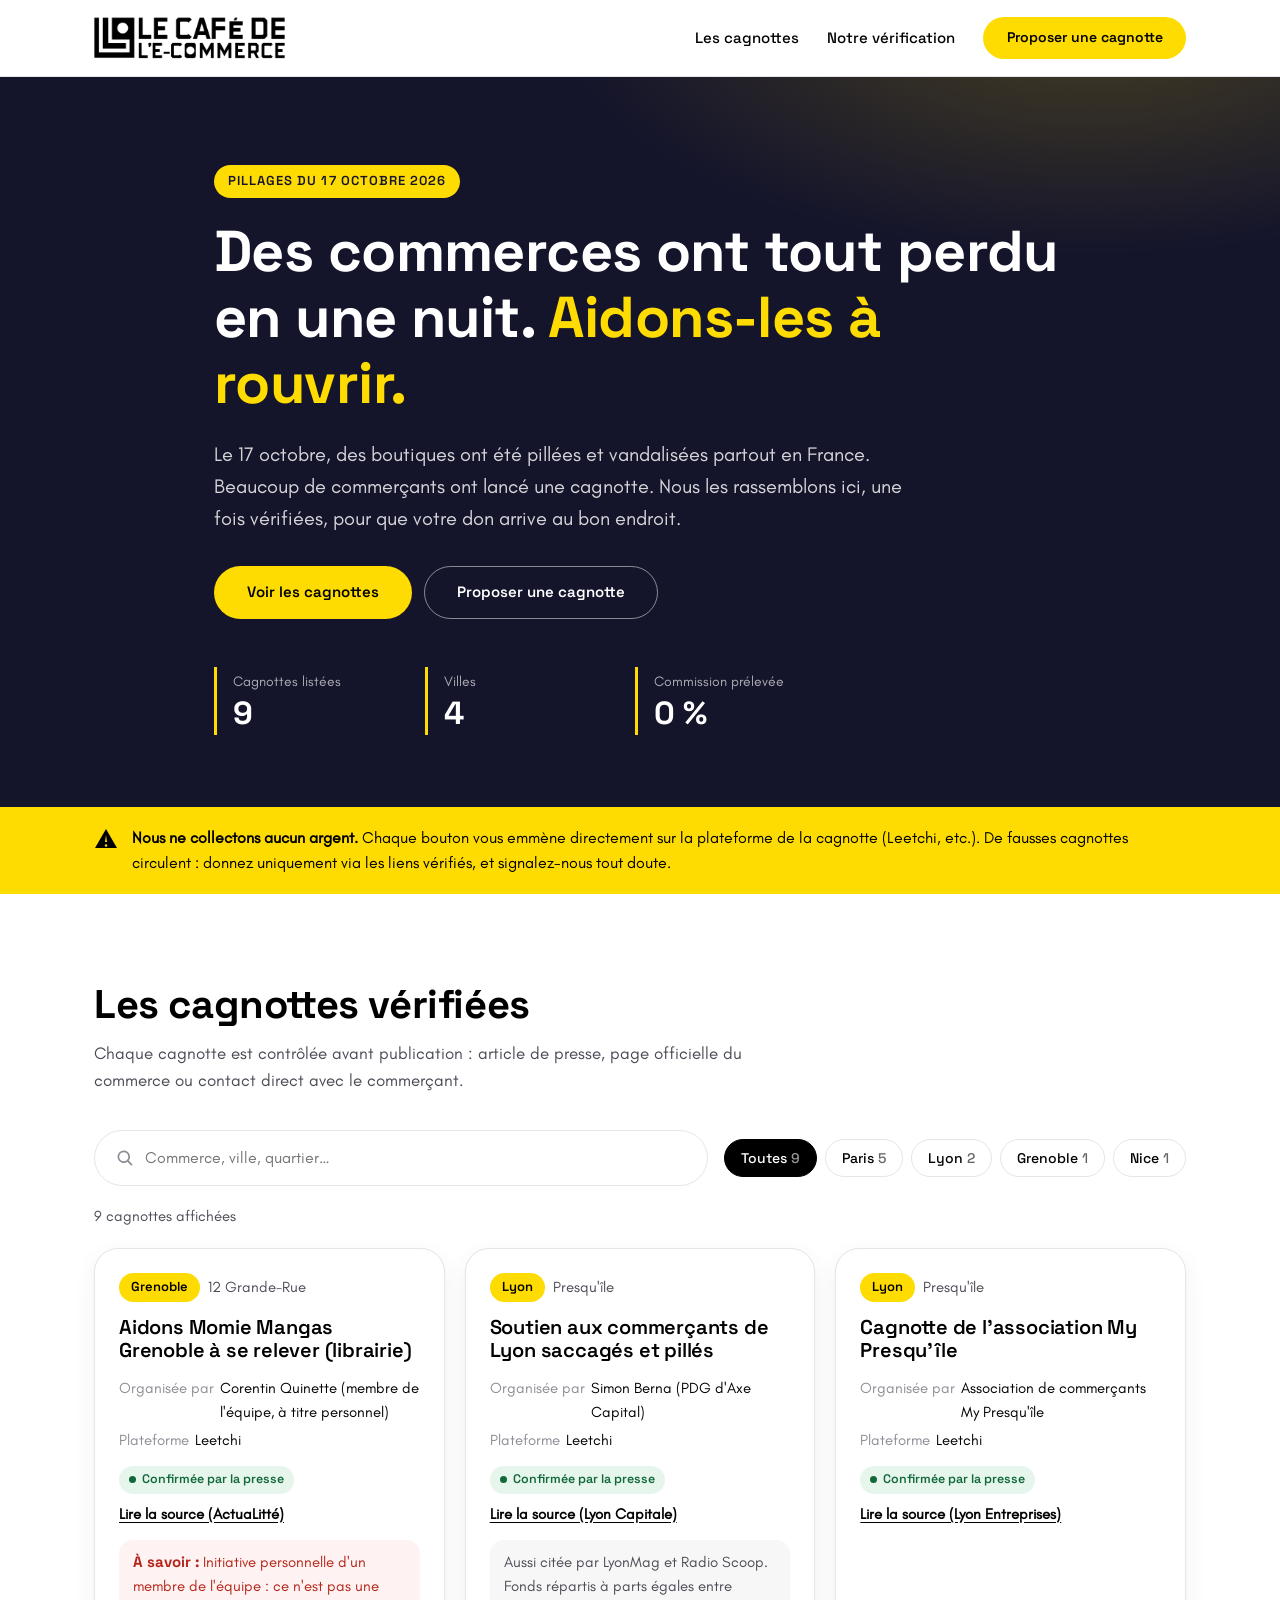
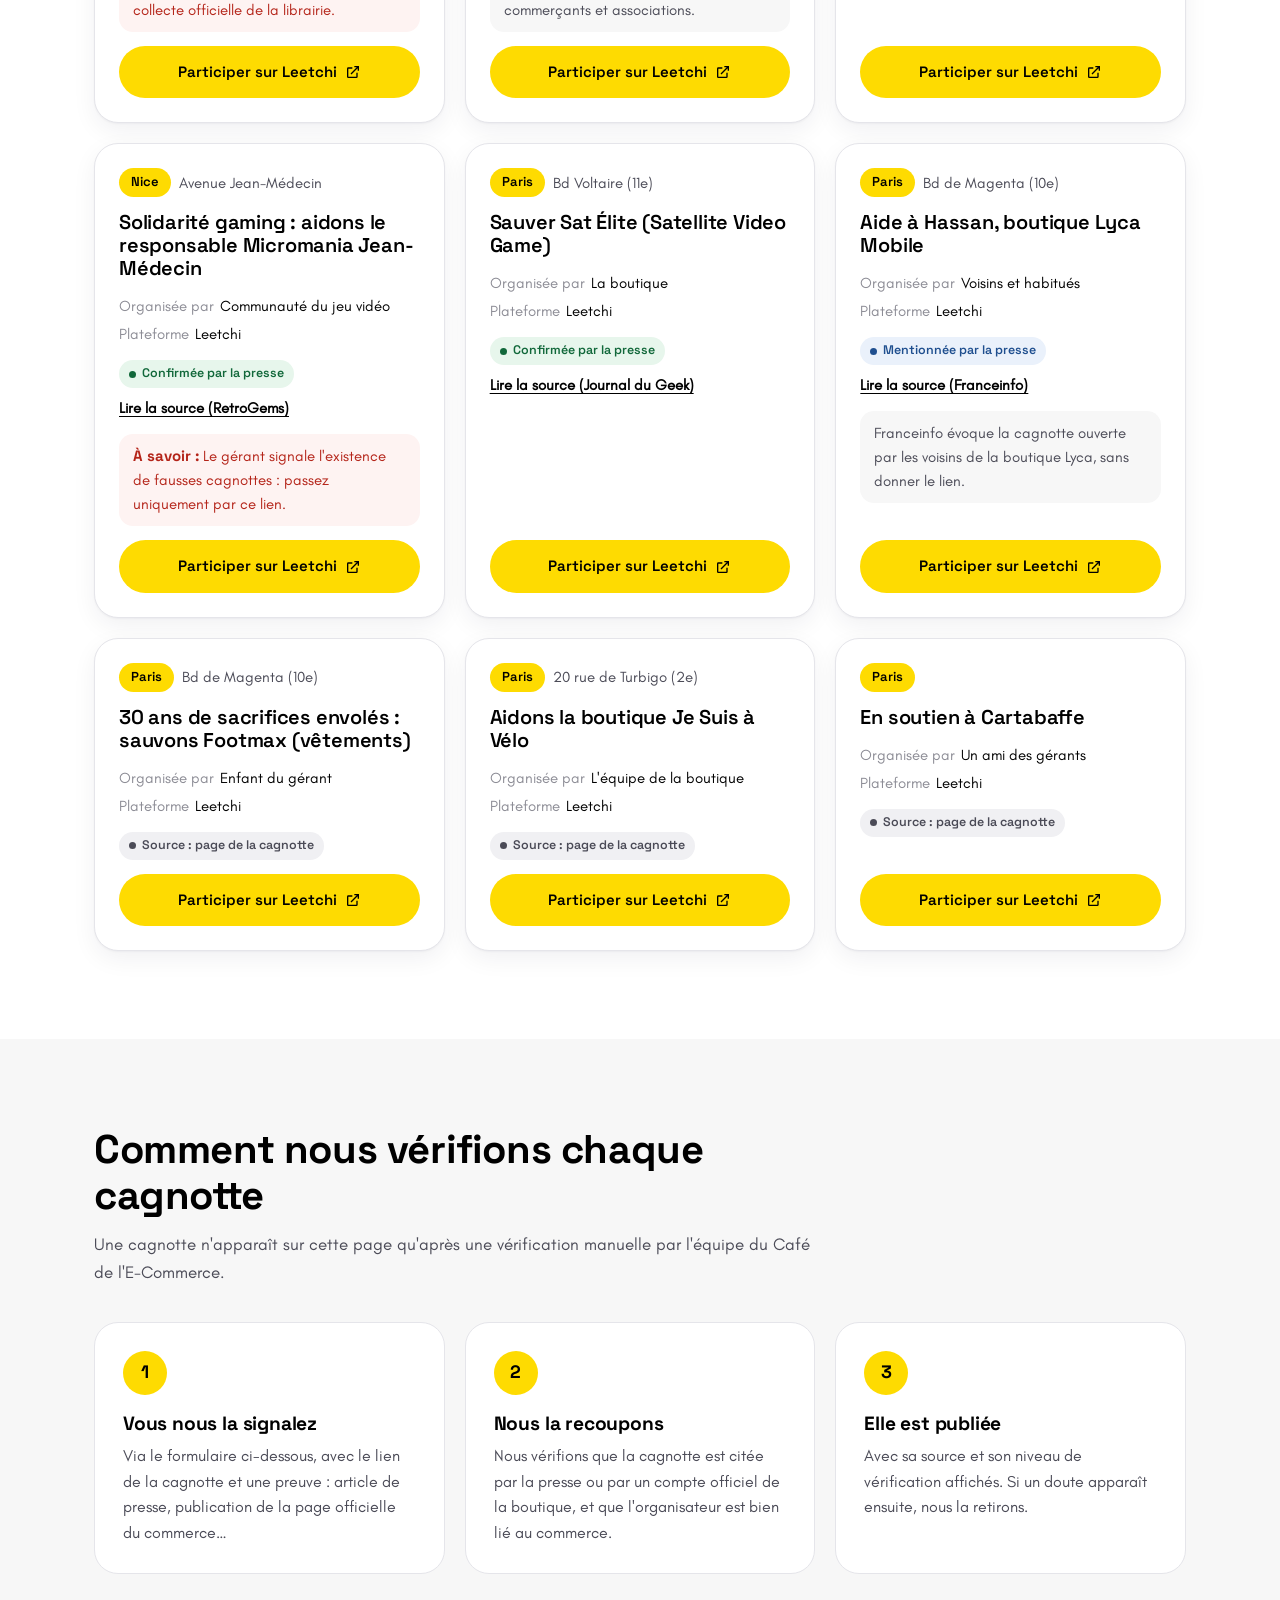
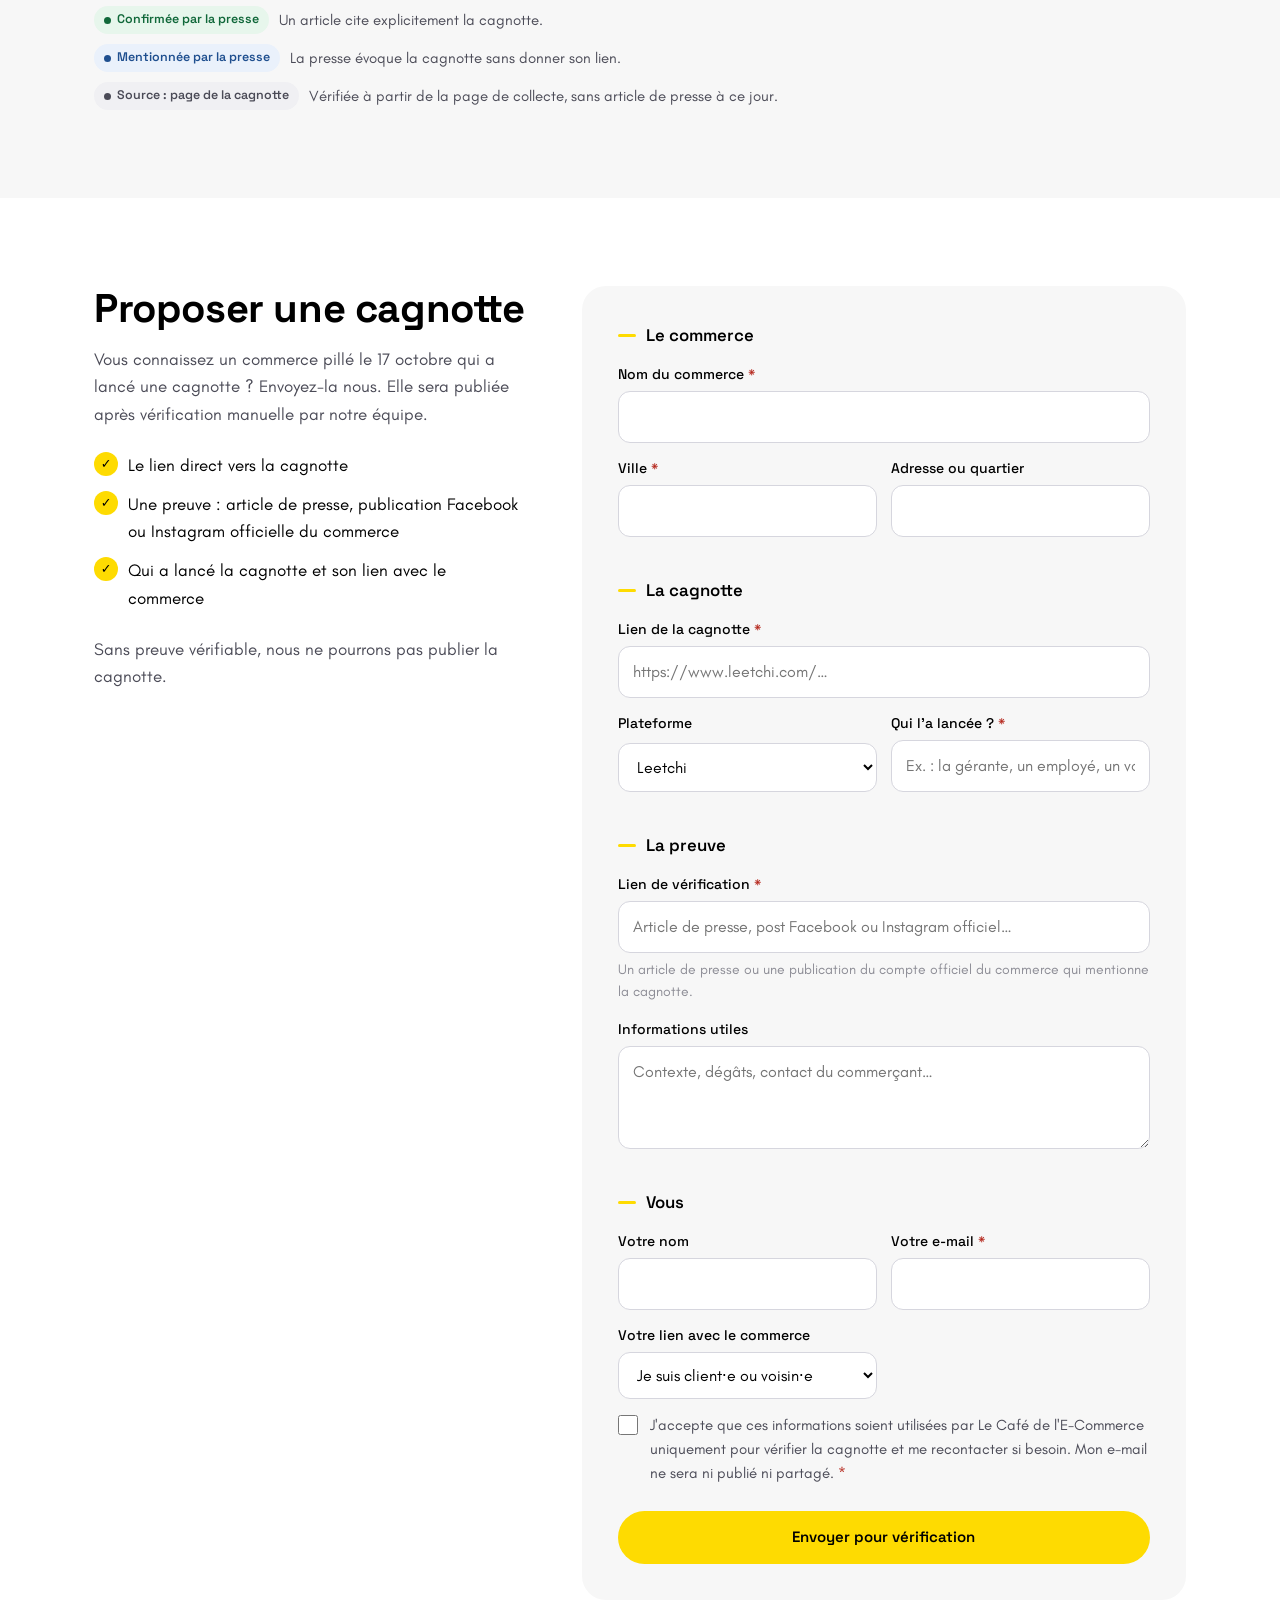
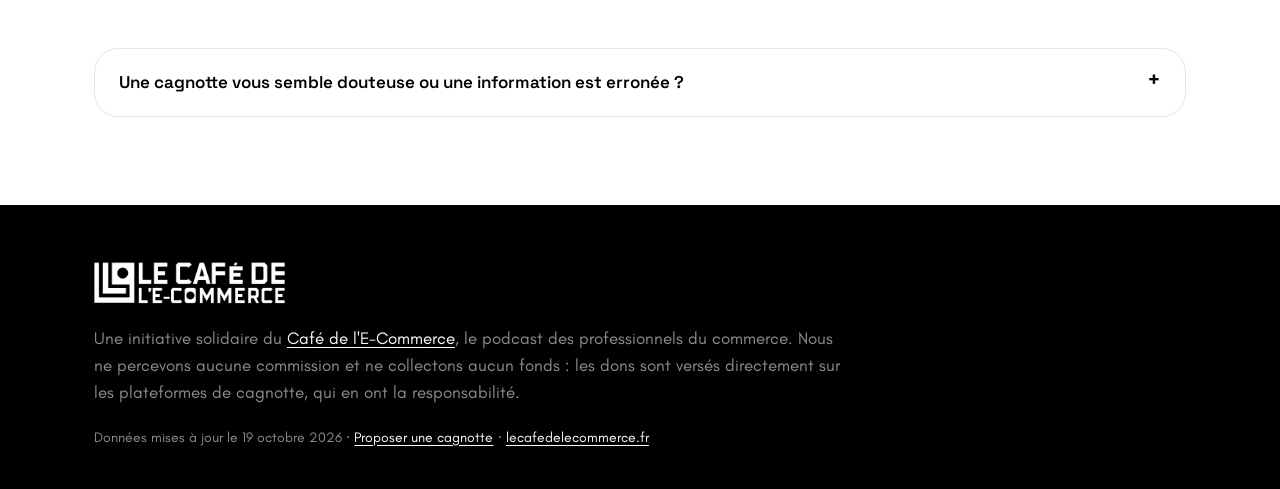
==== index.html @ 57e9e7c6 "Site soutien aux commerçants pillés du 17 octobre Page statique (charte Le Café de l'E-Commerce) lis" ====
<!doctype html>
<html lang="fr">
<head>
  <meta charset="utf-8">
  <meta name="viewport" content="width=device-width, initial-scale=1">
  <title>Soutien aux commerçants pillés du 17 octobre | Le Café de l'E-Commerce</title>
  <meta name="description" content="Les cagnottes vérifiées pour aider les commerces pillés et vandalisés le 17 octobre 2026 en France. Une initiative du Café de l'E-Commerce.">
  <link rel="canonical" href="https://soutien.lecafedelecommerce.fr/">
  <meta name="theme-color" content="#FEDB01">

  <meta property="og:type" content="website">
  <meta property="og:locale" content="fr_FR">
  <meta property="og:site_name" content="Le Café de l'E-Commerce">
  <meta property="og:title" content="Aidons les commerçants pillés le 17 octobre à se relever">
  <meta property="og:description" content="Les cagnottes vérifiées des commerces pillés et vandalisés le 17 octobre 2026. Chaque don va directement au commerce.">
  <meta property="og:url" content="https://soutien.lecafedelecommerce.fr/">
  <meta property="og:image" content="https://soutien.lecafedelecommerce.fr/assets/og-image.png">
  <meta name="twitter:card" content="summary_large_image">

  <link rel="icon" href="/assets/favicon.ico">
  <link rel="preconnect" href="https://fonts.googleapis.com">
  <link rel="preconnect" href="https://fonts.gstatic.com" crossorigin>
  <link href="https://fonts.googleapis.com/css2?family=Space+Grotesk:wght@400;500;600;700&display=swap" rel="stylesheet">
  <link rel="preload" href="/assets/fonts/GlacialIndifference-Regular.otf" as="font" type="font/otf" crossorigin>
  <link rel="stylesheet" href="/styles.css">
</head>
<body>
  <a class="skip-link" href="#cagnottes">Aller aux cagnottes</a>

  <header class="site-header">
    <div class="container header-inner">
      <a href="https://lecafedelecommerce.fr" class="brand" aria-label="Le Café de l'E-Commerce, retour au site principal">
        <img src="/assets/logo-lcde-noir.png" alt="Le Café de l'E-Commerce" width="208" height="48">
      </a>
      <nav class="main-nav" aria-label="Navigation principale">
        <a href="#cagnottes">Les cagnottes</a>
        <a href="#verification">Notre vérification</a>
        <a href="#proposer" class="btn btn-primary btn-sm">Proposer une cagnotte</a>
      </nav>
    </div>
  </header>

  <main>
    <section class="hero">
      <div class="container hero-inner">
        <p class="eyebrow">Pillages du 17 octobre 2026</p>
        <h1>Des commerces ont tout perdu en une nuit. <span class="highlight">Aidons-les à rouvrir.</span></h1>
        <p class="lead">Le 17 octobre, des boutiques ont été pillées et vandalisées partout en France. Beaucoup de commerçants ont lancé une cagnotte. Nous les rassemblons ici, une fois vérifiées, pour que votre don arrive au bon endroit.</p>
        <div class="hero-actions">
          <a href="#cagnottes" class="btn btn-primary">Voir les cagnottes</a>
          <a href="#proposer" class="btn btn-ghost">Proposer une cagnotte</a>
        </div>
        <dl class="stats" aria-live="polite">
          <div><dt>Cagnottes listées</dt><dd id="stat-cagnottes">–</dd></div>
          <div><dt>Villes</dt><dd id="stat-villes">–</dd></div>
          <div><dt>Commission prélevée</dt><dd>0&nbsp;%</dd></div>
        </dl>
      </div>
    </section>

    <aside class="notice" aria-label="Important">
      <div class="container notice-inner">
        <svg class="notice-icon" viewBox="0 0 24 24" aria-hidden="true"><path d="M12 2 1 21h22L12 2Zm0 6 1 7h-2l1-7Zm0 9.2a1.3 1.3 0 1 1 0 2.6 1.3 1.3 0 0 1 0-2.6Z" fill="currentColor"/></svg>
        <p><strong>Nous ne collectons aucun argent.</strong> Chaque bouton vous emmène directement sur la plateforme de la cagnotte (Leetchi, etc.). De fausses cagnottes circulent : donnez uniquement via les liens vérifiés, et signalez-nous tout doute.</p>
      </div>
    </aside>

    <section id="cagnottes" class="section">
      <div class="container">
        <div class="section-head">
          <h2>Les cagnottes vérifiées</h2>
          <p>Chaque cagnotte est contrôlée avant publication : article de presse, page officielle du commerce ou contact direct avec le commerçant.</p>
        </div>

        <div class="toolbar">
          <label class="search">
            <span class="visually-hidden">Rechercher un commerce, une ville, un quartier</span>
            <svg viewBox="0 0 24 24" aria-hidden="true"><path d="M10.5 3a7.5 7.5 0 0 1 5.9 12.1l4.7 4.8-1.4 1.4-4.8-4.7A7.5 7.5 0 1 1 10.5 3Zm0 2a5.5 5.5 0 1 0 0 11 5.5 5.5 0 0 0 0-11Z" fill="currentColor"/></svg>
            <input type="search" id="search" placeholder="Commerce, ville, quartier…" autocomplete="off">
          </label>
          <div class="chips" id="city-filters" role="group" aria-label="Filtrer par ville"></div>
        </div>

        <p class="results-count" id="results-count" aria-live="polite"></p>
        <div class="grid" id="cagnottes-grid">
          <noscript><p class="empty">Activez JavaScript pour afficher la liste des cagnottes.</p></noscript>
        </div>
      </div>
    </section>

    <section id="verification" class="section section-alt">
      <div class="container">
        <div class="section-head">
          <h2>Comment nous vérifions chaque cagnotte</h2>
          <p>Une cagnotte n'apparaît sur cette page qu'après une vérification manuelle par l'équipe du Café de l'E-Commerce.</p>
        </div>
        <ol class="steps">
          <li>
            <span class="step-num">1</span>
            <h3>Vous nous la signalez</h3>
            <p>Via le formulaire ci-dessous, avec le lien de la cagnotte et une preuve : article de presse, publication de la page officielle du commerce…</p>
          </li>
          <li>
            <span class="step-num">2</span>
            <h3>Nous la recoupons</h3>
            <p>Nous vérifions que la cagnotte est citée par la presse ou par un compte officiel de la boutique, et que l'organisateur est bien lié au commerce.</p>
          </li>
          <li>
            <span class="step-num">3</span>
            <h3>Elle est publiée</h3>
            <p>Avec sa source et son niveau de vérification affichés. Si un doute apparaît ensuite, nous la retirons.</p>
          </li>
        </ol>
        <ul class="legend" aria-label="Niveaux de vérification">
          <li><span class="badge badge-presse">Confirmée par la presse</span> Un article cite explicitement la cagnotte.</li>
          <li><span class="badge badge-mention">Mentionnée par la presse</span> La presse évoque la cagnotte sans donner son lien.</li>
          <li><span class="badge badge-plateforme">Source : page de la cagnotte</span> Vérifiée à partir de la page de collecte, sans article de presse à ce jour.</li>
        </ul>
      </div>
    </section>

    <section id="proposer" class="section">
      <div class="container form-layout">
        <div class="form-intro">
          <h2>Proposer une cagnotte</h2>
          <p>Vous connaissez un commerce pillé le 17 octobre qui a lancé une cagnotte ? Envoyez-la nous. Elle sera publiée après vérification manuelle par notre équipe.</p>
          <ul class="checklist">
            <li>Le lien direct vers la cagnotte</li>
            <li>Une preuve : article de presse, publication Facebook ou Instagram officielle du commerce</li>
            <li>Qui a lancé la cagnotte et son lien avec le commerce</li>
          </ul>
          <p class="small">Sans preuve vérifiable, nous ne pourrons pas publier la cagnotte.</p>
        </div>

        <div class="form-card">
          <form name="nouvelle-cagnotte" method="POST" action="/merci.html" data-netlify="true" netlify-honeypot="bot-field" class="form" id="form-cagnotte" novalidate>
            <input type="hidden" name="form-name" value="nouvelle-cagnotte">
            <p class="visually-hidden"><label>Ne pas remplir : <input name="bot-field" tabindex="-1" autocomplete="off"></label></p>

            <fieldset>
              <legend>Le commerce</legend>
              <div class="field">
                <label for="f-commerce">Nom du commerce <span class="req" aria-hidden="true">*</span></label>
                <input id="f-commerce" name="commerce" type="text" required maxlength="160">
              </div>
              <div class="field-row">
                <div class="field">
                  <label for="f-ville">Ville <span class="req" aria-hidden="true">*</span></label>
                  <input id="f-ville" name="ville" type="text" required maxlength="80">
                </div>
                <div class="field">
                  <label for="f-adresse">Adresse ou quartier</label>
                  <input id="f-adresse" name="adresse" type="text" maxlength="160">
                </div>
              </div>
            </fieldset>

            <fieldset>
              <legend>La cagnotte</legend>
              <div class="field">
                <label for="f-lien">Lien de la cagnotte <span class="req" aria-hidden="true">*</span></label>
                <input id="f-lien" name="lien_cagnotte" type="url" required placeholder="https://www.leetchi.com/…" inputmode="url">
              </div>
              <div class="field-row">
                <div class="field">
                  <label for="f-plateforme">Plateforme</label>
                  <select id="f-plateforme" name="plateforme">
                    <option>Leetchi</option>
                    <option>GoFundMe</option>
                    <option>HelloAsso</option>
                    <option>Ulule</option>
                    <option>KissKissBankBank</option>
                    <option>Lydia / Sumeria</option>
                    <option>Autre</option>
                  </select>
                </div>
                <div class="field">
                  <label for="f-organisateur">Qui l'a lancée ? <span class="req" aria-hidden="true">*</span></label>
                  <input id="f-organisateur" name="organisateur" type="text" required maxlength="160" placeholder="Ex. : la gérante, un employé, un voisin…">
                </div>
              </div>
            </fieldset>

            <fieldset>
              <legend>La preuve</legend>
              <div class="field">
                <label for="f-preuve">Lien de vérification <span class="req" aria-hidden="true">*</span></label>
                <input id="f-preuve" name="lien_preuve" type="url" required placeholder="Article de presse, post Facebook ou Instagram officiel…" inputmode="url">
                <p class="hint">Un article de presse ou une publication du compte officiel du commerce qui mentionne la cagnotte.</p>
              </div>
              <div class="field">
                <label for="f-details">Informations utiles</label>
                <textarea id="f-details" name="details" rows="3" maxlength="1500" placeholder="Contexte, dégâts, contact du commerçant…"></textarea>
              </div>
            </fieldset>

            <fieldset>
              <legend>Vous</legend>
              <div class="field-row">
                <div class="field">
                  <label for="f-nom">Votre nom</label>
                  <input id="f-nom" name="nom" type="text" maxlength="120" autocomplete="name">
                </div>
                <div class="field">
                  <label for="f-email">Votre e-mail <span class="req" aria-hidden="true">*</span></label>
                  <input id="f-email" name="email" type="email" required autocomplete="email">
                </div>
              </div>
              <div class="field-row">
                <div class="field">
                  <label for="f-lien-commerce">Votre lien avec le commerce</label>
                  <select id="f-lien-commerce" name="lien_avec_commerce">
                    <option>Je suis le commerçant / la commerçante</option>
                    <option>Je travaille dans ce commerce</option>
                    <option>Je suis un proche</option>
                    <option selected>Je suis client·e ou voisin·e</option>
                    <option>Aucun lien direct</option>
                  </select>
                </div>
              </div>
              <label class="consent">
                <input type="checkbox" name="consentement" value="oui" required>
                <span>J'accepte que ces informations soient utilisées par Le Café de l'E-Commerce uniquement pour vérifier la cagnotte et me recontacter si besoin. Mon e-mail ne sera ni publié ni partagé. <span class="req" aria-hidden="true">*</span></span>
              </label>
            </fieldset>

            <p class="form-error" id="form-error" role="alert" hidden></p>
            <button type="submit" class="btn btn-primary btn-block">Envoyer pour vérification</button>
          </form>

          <div class="form-success" id="form-success" hidden tabindex="-1">
            <div class="success-icon" aria-hidden="true">✓</div>
            <h3>Merci, c'est bien reçu !</h3>
            <p>Notre équipe va vérifier cette cagnotte. Elle sera publiée ici dès que sa source est confirmée.</p>
            <button type="button" class="btn btn-secondary" id="form-reset">Proposer une autre cagnotte</button>
          </div>
        </div>
      </div>

      <div class="container">
        <details class="report">
          <summary>Une cagnotte vous semble douteuse ou une information est erronée ?</summary>
          <form name="signalement" method="POST" action="/merci.html" data-netlify="true" netlify-honeypot="bot-field" class="form form-inline" id="form-signalement" novalidate>
            <input type="hidden" name="form-name" value="signalement">
            <p class="visually-hidden"><label>Ne pas remplir : <input name="bot-field" tabindex="-1" autocomplete="off"></label></p>
            <div class="field">
              <label for="s-cagnotte">Cagnotte concernée <span class="req" aria-hidden="true">*</span></label>
              <input id="s-cagnotte" name="cagnotte" type="text" required maxlength="300" placeholder="Nom du commerce ou lien">
            </div>
            <div class="field">
              <label for="s-motif">Ce qui pose problème <span class="req" aria-hidden="true">*</span></label>
              <textarea id="s-motif" name="motif" rows="3" required maxlength="1500"></textarea>
            </div>
            <div class="field">
              <label for="s-email">Votre e-mail (facultatif)</label>
              <input id="s-email" name="email" type="email" autocomplete="email">
            </div>
            <p class="form-error" role="alert" hidden></p>
            <button type="submit" class="btn btn-secondary">Envoyer le signalement</button>
            <p class="form-success-inline" role="status" hidden>Merci, nous regardons ça rapidement.</p>
          </form>
        </details>
      </div>
    </section>
  </main>

  <footer class="site-footer">
    <div class="container footer-inner">
      <a href="https://lecafedelecommerce.fr" class="footer-logo"><img src="/assets/logo-lcde-blanc.png" alt="Le Café de l'E-Commerce" width="191" height="44" loading="lazy"></a>
      <p>Une initiative solidaire du <a href="https://lecafedelecommerce.fr">Café de l'E-Commerce</a>, le podcast des professionnels du commerce. Nous ne percevons aucune commission et ne collectons aucun fonds : les dons sont versés directement sur les plateformes de cagnotte, qui en ont la responsabilité.</p>
      <p class="footer-meta">Données mises à jour le <span id="maj">19 octobre 2026</span> · <a href="#proposer">Proposer une cagnotte</a> · <a href="https://lecafedelecommerce.fr">lecafedelecommerce.fr</a></p>
    </div>
  </footer>

  <script src="/app.js" defer></script>
</body>
</html>
---- styles.css ----
/* Charte Le Café de l'E-Commerce : jaune #FEDB01, Space Grotesk (titres, boutons), Glacial Indifference (texte) */

@font-face {
  font-family: "Glacial Indifference";
  src: url("/assets/fonts/GlacialIndifference-Regular.otf") format("opentype");
  font-weight: 400;
  font-style: normal;
  font-display: swap;
}

:root {
  --yellow: #fedb01;
  --yellow-hover: #e5c601;
  --yellow-soft: #fff8cc;
  --ink: #000;
  --navy: #14142b;
  --grey: #8c8c95;
  --grey-text: #4b4b57;
  --line: #e5e5ea;
  --bg: #fff;
  --bg-alt: #f7f7f7;
  --alert: #b42318;
  --alert-soft: #fef3f2;
  --radius: 24px;
  --radius-sm: 14px;
  --shadow: 0 1px 2px rgba(20, 20, 43, .04), 0 8px 24px rgba(20, 20, 43, .06);
  --font-title: "Space Grotesk", system-ui, sans-serif;
  --font-body: "Glacial Indifference", system-ui, sans-serif;
  --container: 1140px;
}

*, *::before, *::after { box-sizing: border-box; }

html { scroll-behavior: smooth; -webkit-text-size-adjust: 100%; }
body {
  margin: 0;
  background: var(--bg);
  color: var(--ink);
  font-family: var(--font-body);
  font-size: 17px;
  line-height: 1.6;
  -webkit-font-smoothing: antialiased;
  -moz-osx-font-smoothing: grayscale;
}
img { max-width: 100%; display: block; }
a { color: inherit; }
h1, h2, h3 { font-family: var(--font-title); line-height: 1.15; margin: 0; letter-spacing: -.01em; }
p { margin: 0; }

.container { max-width: var(--container); margin: 0 auto; padding: 0 24px; }

.visually-hidden {
  position: absolute !important; width: 1px; height: 1px; overflow: hidden;
  clip: rect(0 0 0 0); clip-path: inset(50%); white-space: nowrap;
}
.skip-link {
  position: absolute; left: 16px; top: -60px; z-index: 100;
  background: var(--yellow); padding: 10px 16px; border-radius: 999px;
  font-family: var(--font-title); font-weight: 600; text-decoration: none;
}
.skip-link:focus { top: 12px; }

:focus-visible { outline: 3px solid var(--navy); outline-offset: 3px; }

/* Boutons (repris de .btn-primary / .btn-secondary LCDE) */
.btn {
  display: inline-flex; align-items: center; justify-content: center; gap: 8px;
  padding: 1rem 2rem; border-radius: 999px; border: 1px solid transparent;
  font-family: var(--font-title); font-size: .9375rem; font-weight: 600; line-height: 1.25;
  text-decoration: none; cursor: pointer;
  transition: background-color .3s, color .3s, border-color .3s, transform .15s;
}
.btn:active { transform: translateY(1px); }
.btn-primary { background: var(--yellow); color: var(--ink); }
.btn-primary:hover { background: var(--yellow-hover); }
.btn-secondary { background: transparent; color: var(--ink); border-color: var(--ink); }
.btn-secondary:hover { background: var(--ink); color: #fff; }
.btn-ghost { background: transparent; color: #fff; border-color: rgba(255, 255, 255, .5); }
.btn-ghost:hover { background: #fff; color: var(--navy); border-color: #fff; }
.btn-sm { padding: .7rem 1.4rem; font-size: .875rem; }
.btn-block { width: 100%; }
.btn[disabled] { opacity: .6; cursor: progress; }

/* En-tête */
.site-header {
  position: sticky; top: 0; z-index: 50;
  background: rgba(255, 255, 255, .92);
  backdrop-filter: saturate(1.4) blur(10px);
  -webkit-backdrop-filter: saturate(1.4) blur(10px);
  border-bottom: 1px solid var(--line);
}
.header-inner { display: flex; align-items: center; justify-content: space-between; gap: 16px; min-height: 76px; }
.brand img { height: 44px; width: auto; }
.main-nav { display: flex; align-items: center; gap: 28px; font-family: var(--font-title); font-size: .9375rem; font-weight: 500; }
.main-nav a:not(.btn) { text-decoration: none; position: relative; }
.main-nav a:not(.btn)::after {
  content: ""; position: absolute; left: 0; right: 0; bottom: -4px; height: 2px;
  background: var(--yellow); transform: scaleX(0); transform-origin: left; transition: transform .25s;
}
.main-nav a:not(.btn):hover::after { transform: scaleX(1); }

/* Hero */
.hero {
  background:
    radial-gradient(900px 420px at 85% -10%, rgba(254, 219, 1, .22), transparent 60%),
    var(--navy);
  color: #fff;
  padding: 88px 0 72px;
}
.hero-inner { max-width: 900px; }
.eyebrow {
  display: inline-block; margin-bottom: 20px;
  font-family: var(--font-title); font-size: .8125rem; font-weight: 600; letter-spacing: .08em; text-transform: uppercase;
  color: var(--navy); background: var(--yellow); padding: 6px 14px; border-radius: 999px;
}
.hero h1 { font-size: clamp(2.1rem, 5.2vw, 3.6rem); font-weight: 700; }
.highlight { color: var(--yellow); }
.lead { margin-top: 22px; font-size: clamp(1.05rem, 1.8vw, 1.25rem); color: rgba(255, 255, 255, .82); max-width: 720px; }
.hero-actions { display: flex; flex-wrap: wrap; gap: 12px; margin-top: 32px; }
.stats {
  display: grid; grid-template-columns: repeat(3, minmax(0, 1fr)); gap: 12px;
  margin: 48px 0 0; max-width: 620px;
}
.stats div { border-left: 3px solid var(--yellow); padding: 4px 0 4px 16px; }
.stats dt { font-size: .875rem; color: rgba(255, 255, 255, .65); }
.stats dd { margin: 2px 0 0; font-family: var(--font-title); font-size: 2rem; font-weight: 700; line-height: 1.1; }

/* Bandeau d'avertissement */
.notice { background: var(--yellow); }
.notice-inner { display: flex; gap: 14px; align-items: flex-start; padding-top: 18px; padding-bottom: 18px; }
.notice-icon { width: 24px; height: 24px; flex: none; margin-top: 2px; }
.notice p { font-size: 1rem; }

/* Sections */
.section { padding: 88px 0; }
.section-alt { background: var(--bg-alt); }
.section-head { max-width: 720px; margin-bottom: 36px; }
.section-head h2, .form-intro h2 { font-size: clamp(1.75rem, 3.6vw, 2.5rem); font-weight: 700; }
.section-head p { margin-top: 12px; color: var(--grey-text); font-size: 1.0625rem; }

/* Recherche & filtres */
.toolbar { display: flex; flex-wrap: wrap; gap: 16px; align-items: center; margin-bottom: 18px; }
.search {
  flex: 1 1 320px; display: flex; align-items: center; gap: 10px;
  background: #fff; border: 1px solid var(--line); border-radius: 999px; padding: 0 20px;
  transition: border-color .2s, box-shadow .2s;
}
.search:focus-within { border-color: var(--ink); box-shadow: 0 0 0 4px var(--yellow-soft); }
.search svg { width: 20px; height: 20px; color: var(--grey); flex: none; }
.search input {
  flex: 1; min-width: 0; border: 0; outline: 0; background: transparent;
  font: inherit; font-size: 1rem; padding: 14px 0;
}
.chips { display: flex; flex-wrap: wrap; gap: 8px; }
.chip {
  font-family: var(--font-title); font-size: .875rem; font-weight: 500;
  background: #fff; color: var(--ink); border: 1px solid var(--line);
  padding: 9px 16px; border-radius: 999px; cursor: pointer; transition: all .2s;
}
.chip:hover { border-color: var(--ink); }
.chip[aria-pressed="true"] { background: var(--ink); color: #fff; border-color: var(--ink); }
.chip .count { opacity: .6; margin-left: 4px; }
.results-count { color: var(--grey-text); font-size: .9375rem; margin-bottom: 20px; min-height: 1.5em; }

/* Cartes */
.grid { display: grid; grid-template-columns: repeat(auto-fill, minmax(320px, 1fr)); gap: 20px; }
.card {
  display: flex; flex-direction: column; gap: 14px;
  background: #fff; border: 1px solid var(--line); border-radius: var(--radius);
  padding: 24px; box-shadow: var(--shadow);
  transition: transform .2s, box-shadow .2s, border-color .2s;
}
.card:hover { transform: translateY(-3px); border-color: #d4d4dc; box-shadow: 0 2px 4px rgba(20, 20, 43, .05), 0 16px 36px rgba(20, 20, 43, .09); }
.card-top { display: flex; flex-wrap: wrap; align-items: center; gap: 8px; }
.city {
  font-family: var(--font-title); font-size: .8125rem; font-weight: 600;
  background: var(--yellow); padding: 4px 12px; border-radius: 999px;
}
.place { font-size: .9375rem; color: var(--grey-text); }
.card h3 { font-size: 1.25rem; font-weight: 600; }
.meta { display: grid; gap: 4px; font-size: .9375rem; color: var(--grey-text); margin: 0; }
.meta div { display: flex; gap: 6px; }
.meta dt { color: var(--grey); flex: none; }
.meta dd { margin: 0; color: var(--ink); }
.verif { display: flex; flex-wrap: wrap; align-items: center; gap: 8px 12px; font-size: .9375rem; }
.verif a { font-weight: 600; text-underline-offset: 3px; }
.verif a:hover { text-decoration-color: var(--yellow); text-decoration-thickness: 2px; }
.badge {
  display: inline-flex; align-items: center; gap: 6px;
  font-family: var(--font-title); font-size: .78rem; font-weight: 600;
  padding: 4px 10px; border-radius: 999px; white-space: nowrap;
}
.badge::before { content: ""; width: 7px; height: 7px; border-radius: 50%; background: currentColor; }
.badge-presse { background: #e7f6ec; color: #11683a; }
.badge-mention { background: #eaf1fb; color: #1f4f8f; }
.badge-plateforme { background: #f0f0f3; color: #4b4b57; }
.remark { font-size: .9375rem; color: var(--grey-text); background: var(--bg-alt); border-radius: var(--radius-sm); padding: 10px 14px; }
.remark.is-alert { background: var(--alert-soft); color: var(--alert); }
.remark.is-alert strong { font-family: var(--font-title); }
.card .btn { margin-top: auto; }
.card .btn svg { width: 16px; height: 16px; }
.empty { grid-column: 1 / -1; text-align: center; color: var(--grey-text); padding: 48px 16px; border: 1px dashed var(--line); border-radius: var(--radius); }
.empty a { font-weight: 600; }

/* Étapes de vérification */
.steps { list-style: none; margin: 0; padding: 0; display: grid; grid-template-columns: repeat(3, 1fr); gap: 20px; }
.steps li { background: #fff; border-radius: var(--radius); padding: 28px; border: 1px solid var(--line); }
.step-num {
  display: inline-grid; place-items: center; width: 44px; height: 44px; border-radius: 50%;
  background: var(--yellow); font-family: var(--font-title); font-weight: 700; font-size: 1.125rem; margin-bottom: 18px;
}
.steps h3 { font-size: 1.2rem; margin-bottom: 8px; }
.steps p { color: var(--grey-text); font-size: 1rem; }
.legend { list-style: none; padding: 0; margin: 32px 0 0; display: grid; gap: 10px; color: var(--grey-text); font-size: .9375rem; }
.legend li { display: flex; flex-wrap: wrap; align-items: center; gap: 10px; }

/* Formulaire */
.form-layout { display: grid; grid-template-columns: minmax(0, 5fr) minmax(0, 7fr); gap: 56px; align-items: start; }
.form-intro { position: sticky; top: 110px; }
.form-intro > p { margin-top: 14px; color: var(--grey-text); font-size: 1.0625rem; }
.checklist { list-style: none; padding: 0; margin: 24px 0; display: grid; gap: 12px; }
.checklist li { position: relative; padding-left: 34px; }
.checklist li::before {
  content: "✓"; position: absolute; left: 0; top: 0;
  width: 24px; height: 24px; border-radius: 50%; background: var(--yellow);
  display: grid; place-items: center; font-size: .8rem; font-weight: 700; font-family: var(--font-title);
}
.small { font-size: .9375rem; color: var(--grey); }
.form-card { background: var(--bg-alt); border-radius: var(--radius); padding: 36px; }
.form fieldset { border: 0; padding: 0; margin: 0 0 26px; }
.form legend {
  font-family: var(--font-title); font-weight: 600; font-size: 1.05rem; margin-bottom: 14px; padding: 0;
  display: flex; align-items: center; gap: 10px;
}
.form legend::before { content: ""; width: 18px; height: 3px; background: var(--yellow); border-radius: 2px; }
.field { display: grid; gap: 6px; margin-bottom: 14px; min-width: 0; }
.field-row { display: grid; grid-template-columns: 1fr 1fr; gap: 14px; }
.field label { font-family: var(--font-title); font-size: .875rem; font-weight: 500; }
.req { color: var(--alert); }
.form input[type="text"], .form input[type="url"], .form input[type="email"], .form select, .form textarea {
  width: 100%; font: inherit; font-size: 1rem; color: var(--ink);
  background: #fff; border: 1px solid #d6d6de; border-radius: 12px; padding: 12px 14px;
  transition: border-color .2s, box-shadow .2s;
}
.form textarea { resize: vertical; min-height: 96px; }
.form input:focus, .form select:focus, .form textarea:focus { outline: 0; border-color: var(--ink); box-shadow: 0 0 0 4px var(--yellow-soft); }
.form .is-invalid { border-color: var(--alert) !important; box-shadow: 0 0 0 4px var(--alert-soft) !important; }
.hint { font-size: .875rem; color: var(--grey); }
.consent { display: flex; gap: 12px; align-items: flex-start; font-size: .9375rem; color: var(--grey-text); cursor: pointer; }
.consent input { width: 20px; height: 20px; margin: 2px 0 0; flex: none; accent-color: var(--ink); }
.consent.is-invalid { color: var(--alert); }
.form-error { background: var(--alert-soft); color: var(--alert); border-radius: 12px; padding: 12px 14px; margin-bottom: 16px; font-size: .9375rem; }
.form-success { text-align: center; padding: 32px 8px; }
.form-success:focus { outline: none; }
.success-icon {
  width: 64px; height: 64px; margin: 0 auto 18px; border-radius: 50%; background: var(--yellow);
  display: grid; place-items: center; font-size: 1.8rem; font-weight: 700; font-family: var(--font-title);
}
.form-success h3 { font-size: 1.5rem; margin-bottom: 10px; }
.form-success p { color: var(--grey-text); margin-bottom: 24px; }

.report { margin-top: 48px; border: 1px solid var(--line); border-radius: var(--radius); padding: 0 24px; }
.report summary {
  cursor: pointer; list-style: none; padding: 20px 0;
  font-family: var(--font-title); font-weight: 600; display: flex; justify-content: space-between; gap: 16px;
}
.report summary::-webkit-details-marker { display: none; }
.report summary::after { content: "+"; font-size: 1.4rem; line-height: 1; }
.report[open] summary::after { content: "–"; }
.form-inline { padding-bottom: 24px; max-width: 640px; }
.form-success-inline { margin-top: 14px; color: #11683a; font-weight: 600; }

/* Pied de page (fond noir, texte gris comme LCDE) */
.site-footer { background: #000; color: var(--grey); padding: 56px 0 40px; }
.footer-inner { display: grid; gap: 20px; }
.footer-inner > p { max-width: 760px; }
.footer-logo img { width: 191px; height: auto; }
.site-footer a { color: #fff; text-underline-offset: 3px; }
.site-footer a:hover { color: var(--yellow); }
.footer-meta { font-size: .875rem; }

/* Responsive */
@media (max-width: 960px) {
  .form-layout { grid-template-columns: 1fr; gap: 32px; }
  .form-intro { position: static; }
  .steps { grid-template-columns: 1fr; }
}
@media (max-width: 720px) {
  body { font-size: 16px; }
  .container { padding: 0 16px; }
  .main-nav a:not(.btn) { display: none; }
  .header-inner { min-height: 64px; }
  .brand img { height: 34px; }
  .hero { padding: 56px 0 48px; }
  .hero-actions .btn { flex: 1 1 100%; }
  .stats dd { font-size: 1.6rem; }
  .section { padding: 60px 0; }
  .grid { grid-template-columns: 1fr; }
  .field-row { grid-template-columns: 1fr; gap: 0; }
  .form-card { padding: 24px 18px; }
  .report { padding: 0 18px; }
}
@media (max-width: 380px) {
  .main-nav .btn-sm { padding: .6rem 1rem; font-size: .8125rem; }
  .stats { gap: 8px; }
  .stats div { padding-left: 10px; }
  .stats dt { font-size: .78rem; }
}

@media (prefers-reduced-motion: reduce) {
  html { scroll-behavior: auto; }
  *, *::before, *::after { transition: none !important; }
}
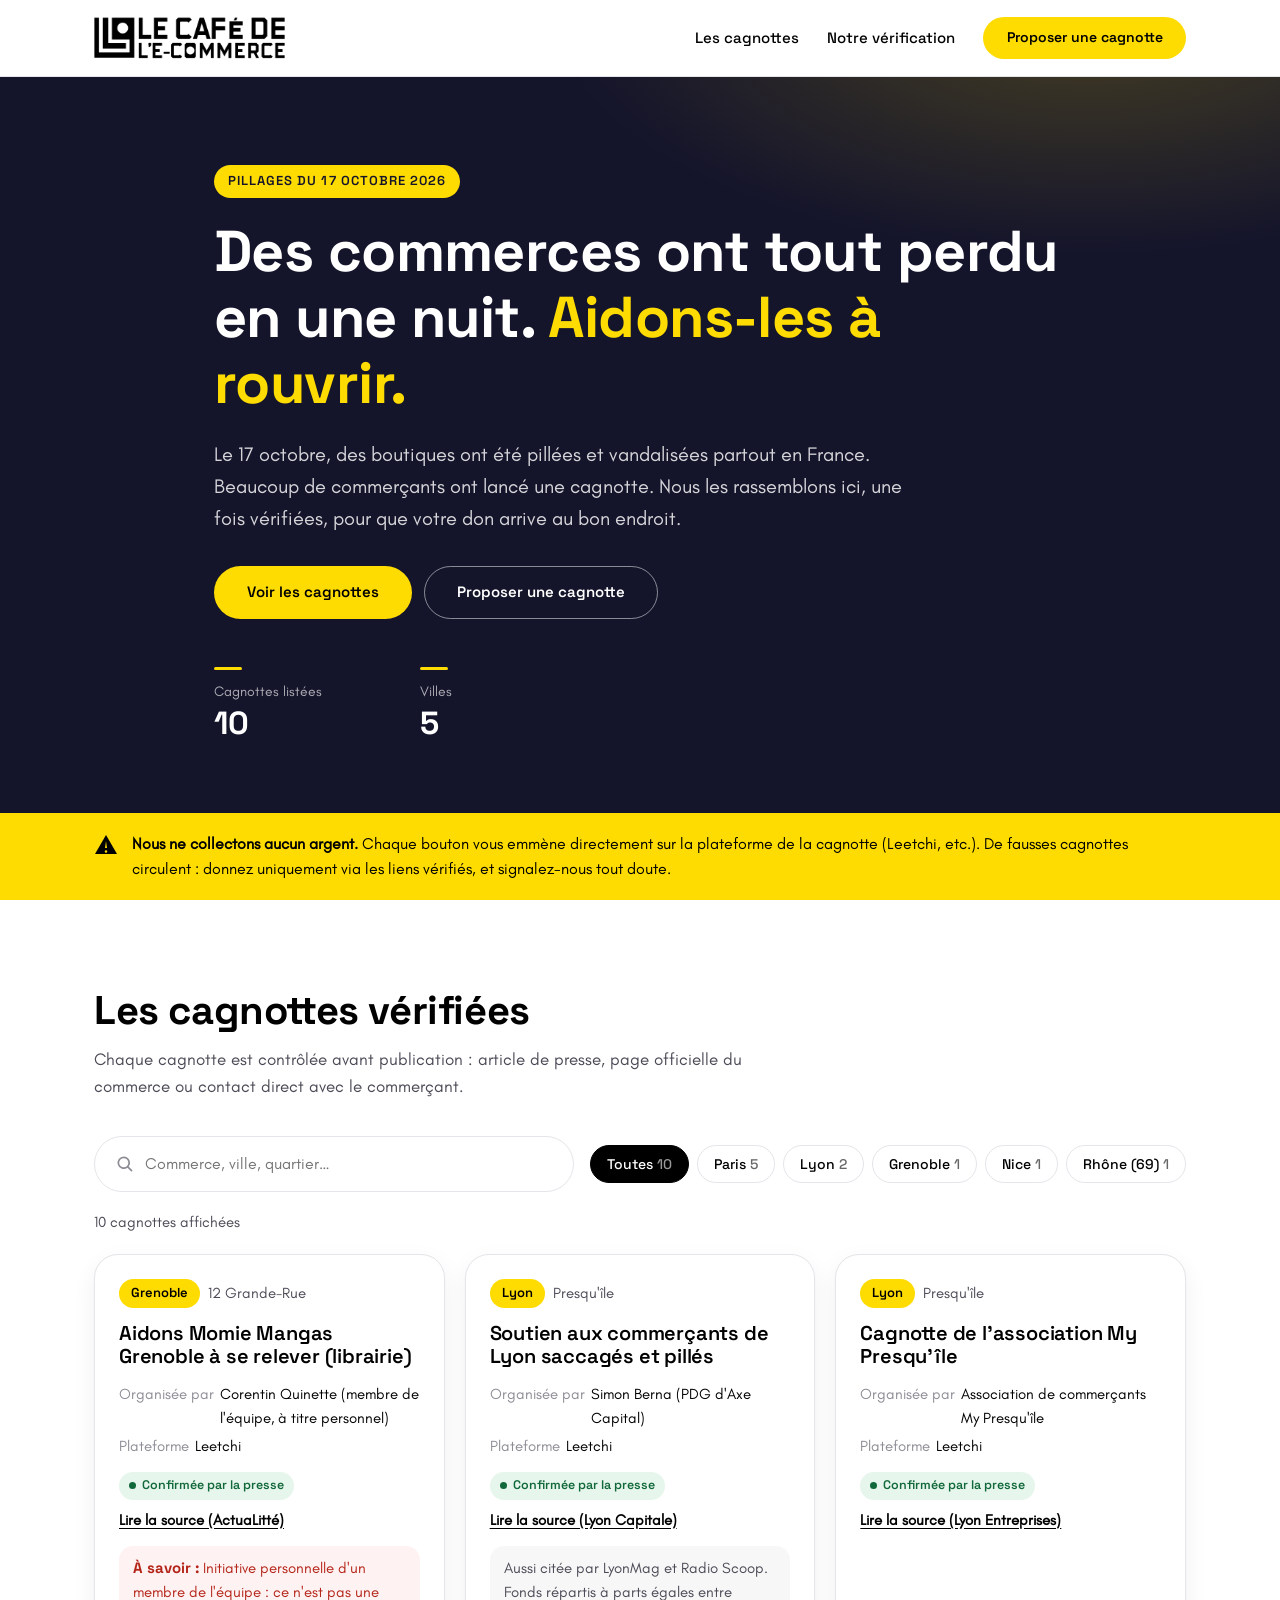
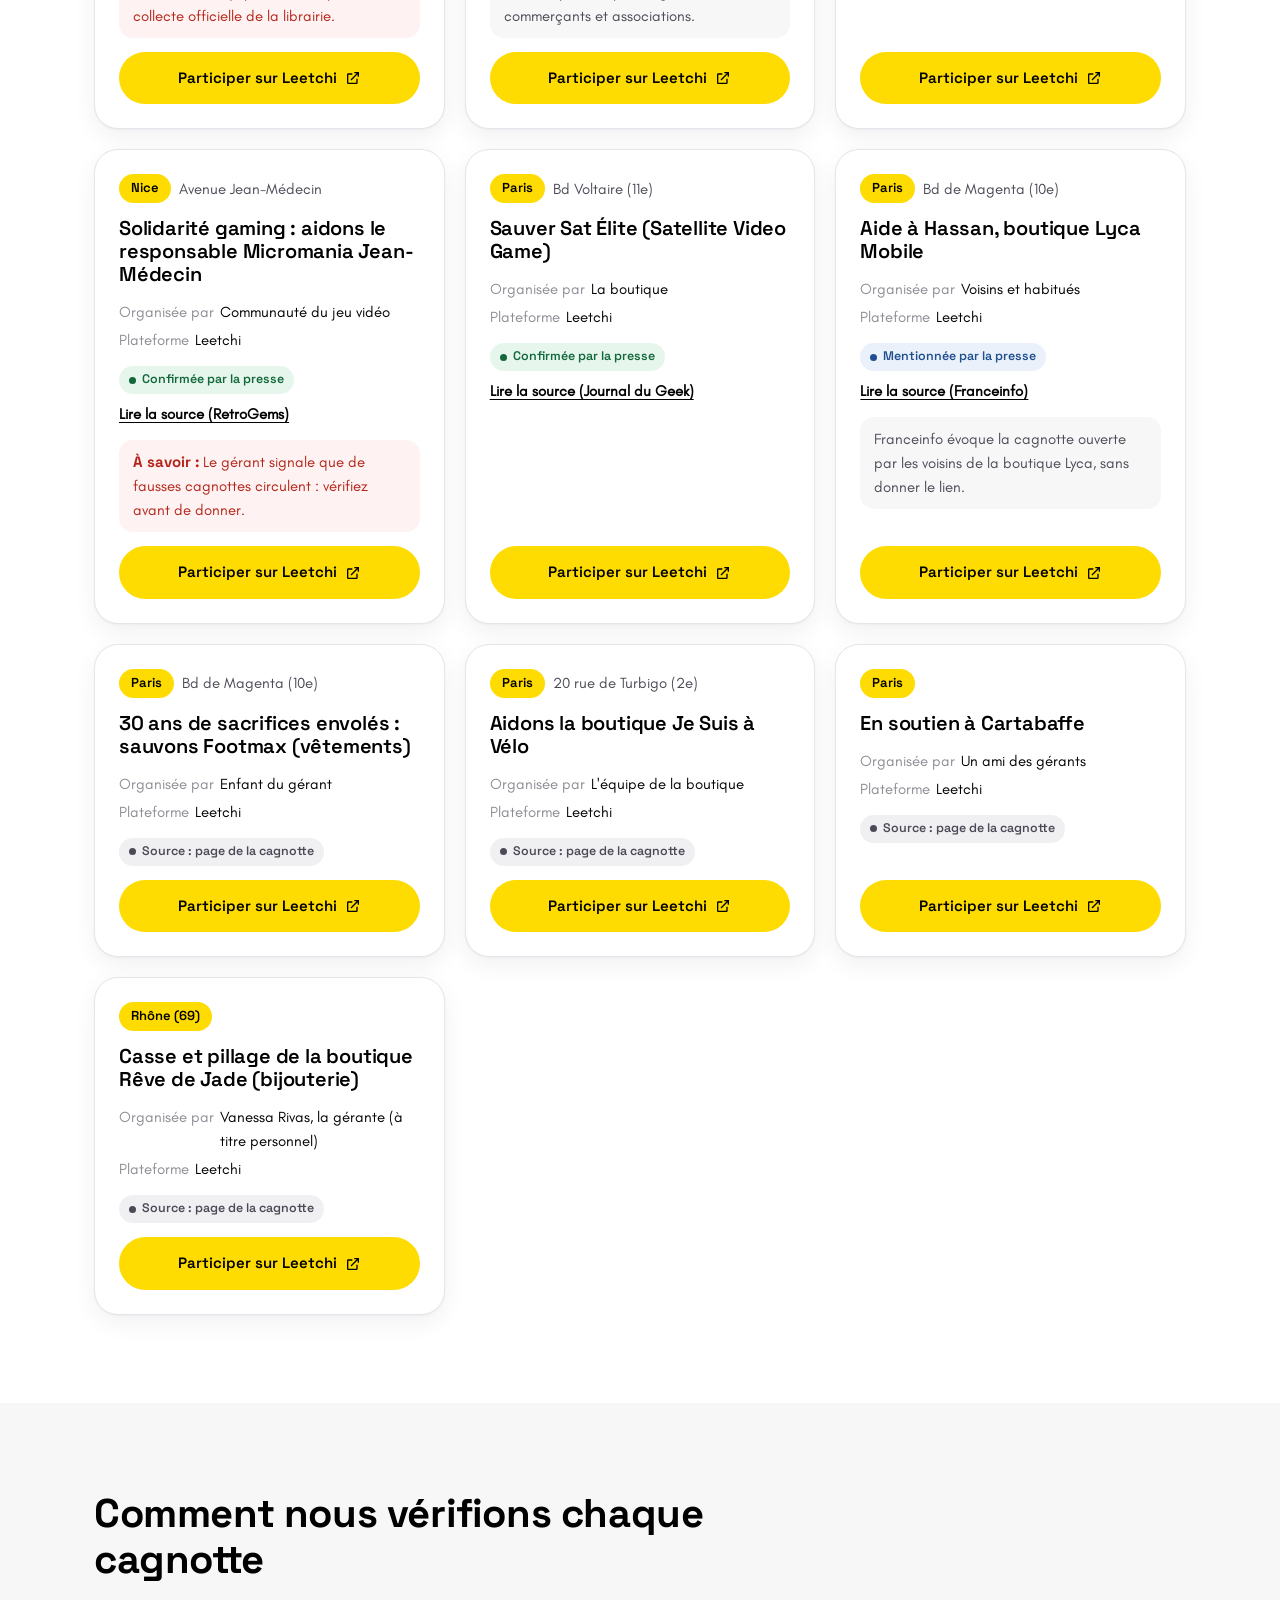
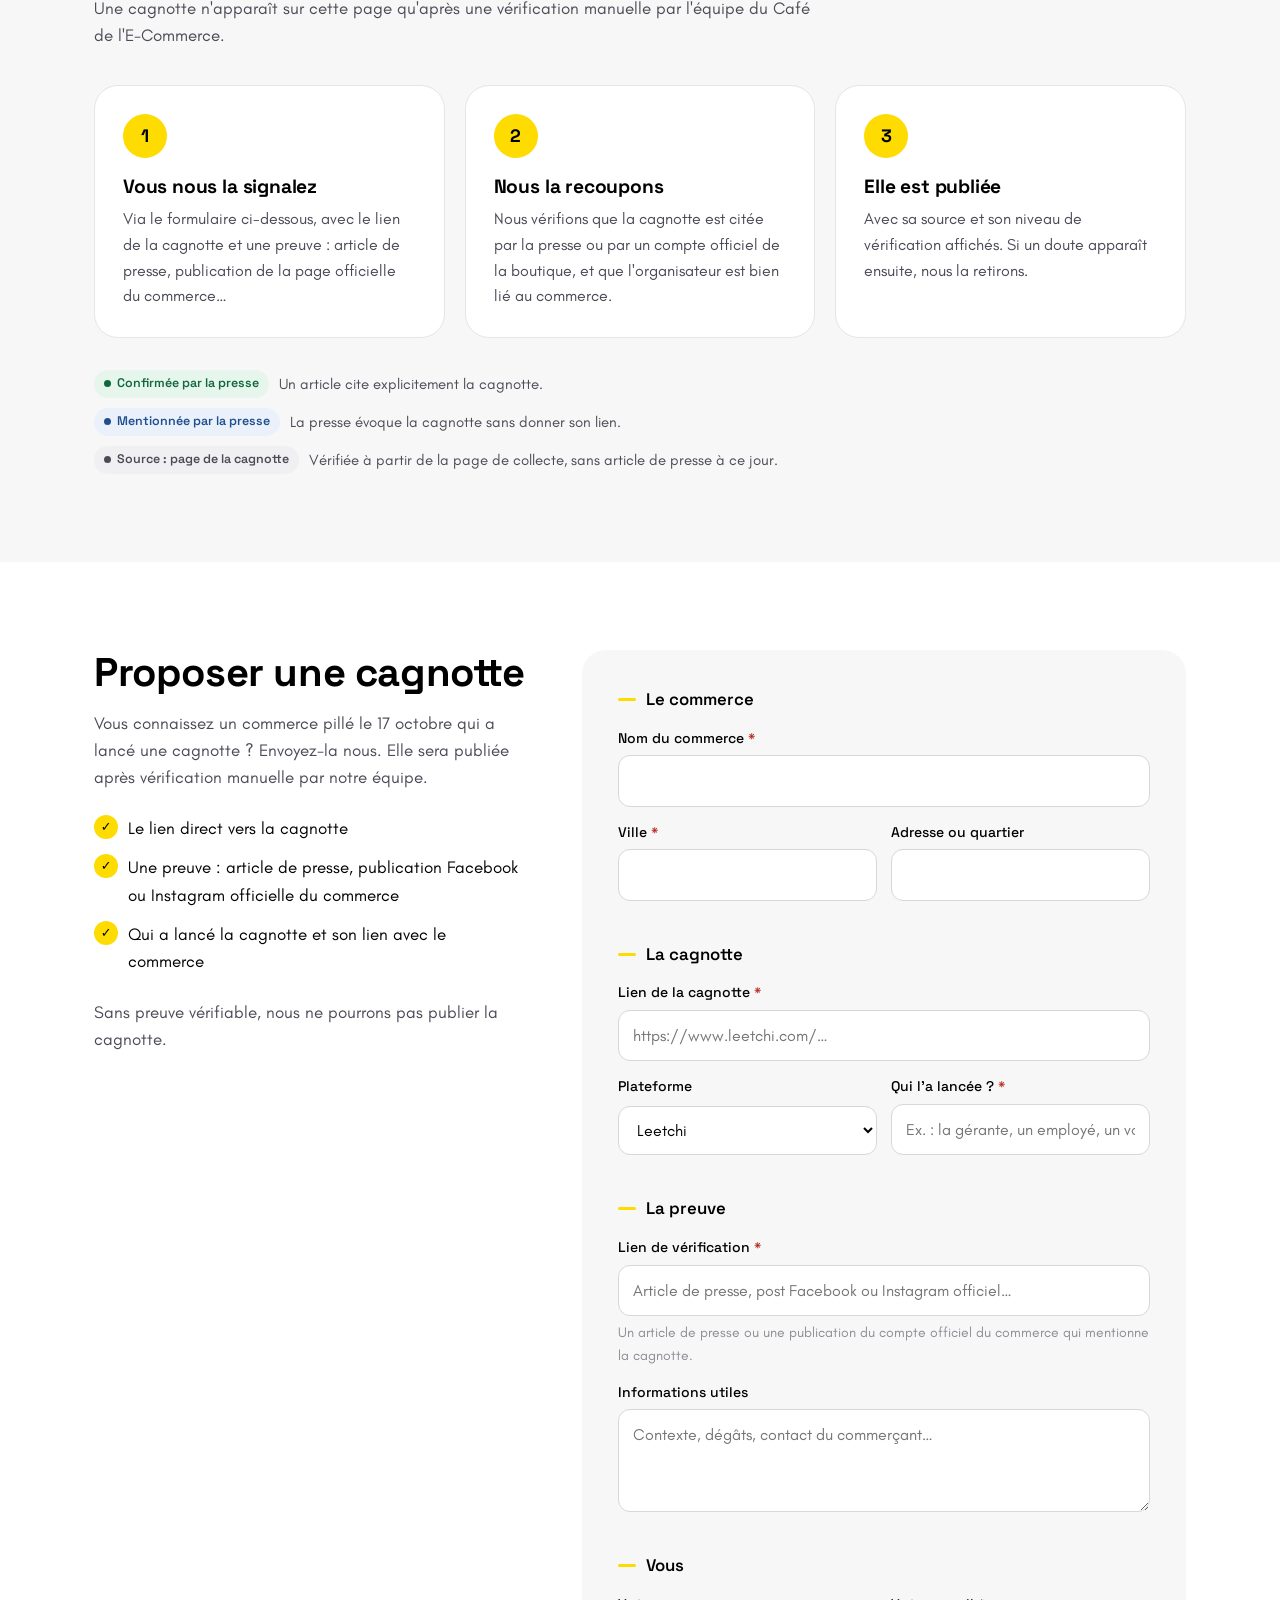
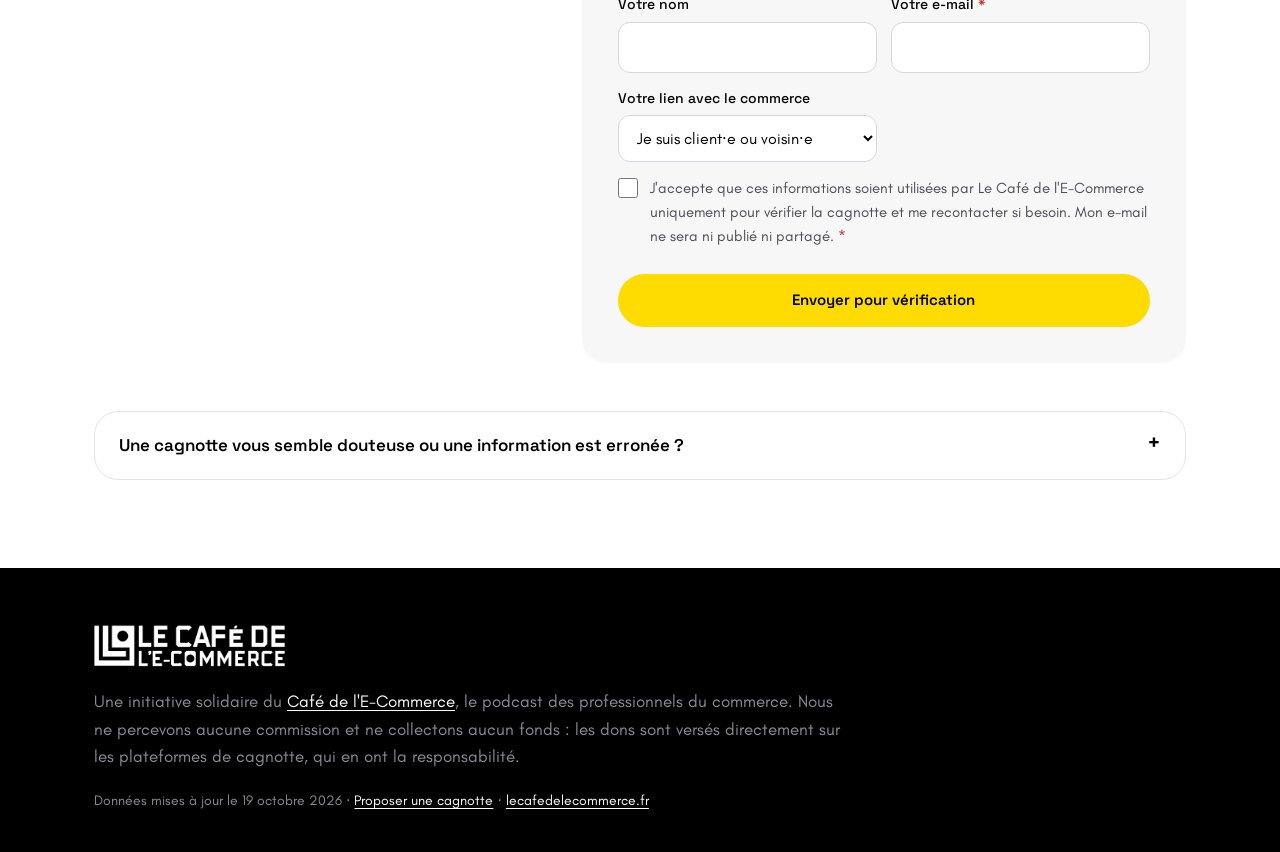
==== commit 819635e6: "Publie Rêve de Jade, retire la stat commission Co-Authored-By: Claude Opus 5.5 <noreply@anthropic.co" ====
--- a/index.html
+++ b/index.html
@@ -53,7 +53,6 @@
         <dl class="stats" aria-live="polite">
           <div><dt>Cagnottes listées</dt><dd id="stat-cagnottes">–</dd></div>
           <div><dt>Villes</dt><dd id="stat-villes">–</dd></div>
-          <div><dt>Commission prélevée</dt><dd>0&nbsp;%</dd></div>
         </dl>
       </div>
     </section>
--- a/styles.css
+++ b/styles.css
@@ -118,10 +118,11 @@
 .lead { margin-top: 22px; font-size: clamp(1.05rem, 1.8vw, 1.25rem); color: rgba(255, 255, 255, .82); max-width: 720px; }
 .hero-actions { display: flex; flex-wrap: wrap; gap: 12px; margin-top: 32px; }
 .stats {
-  display: grid; grid-template-columns: repeat(3, minmax(0, 1fr)); gap: 12px;
-  margin: 48px 0 0; max-width: 620px;
-}
-.stats div { border-left: 3px solid var(--yellow); padding: 4px 0 4px 16px; }
+  display: grid; grid-template-columns: repeat(2, minmax(0, 1fr)); gap: 12px;
+  margin: 48px 0 0; max-width: 400px;
+}
+.stats div { padding-top: 14px; position: relative; }
+.stats div::before { content: ""; position: absolute; top: 0; left: 0; width: 28px; height: 3px; border-radius: 2px; background: var(--yellow); }
 .stats dt { font-size: .875rem; color: rgba(255, 255, 255, .65); }
 .stats dd { margin: 2px 0 0; font-family: var(--font-title); font-size: 2rem; font-weight: 700; line-height: 1.1; }
 
@@ -303,7 +304,6 @@
 @media (max-width: 380px) {
   .main-nav .btn-sm { padding: .6rem 1rem; font-size: .8125rem; }
   .stats { gap: 8px; }
-  .stats div { padding-left: 10px; }
   .stats dt { font-size: .78rem; }
 }
 
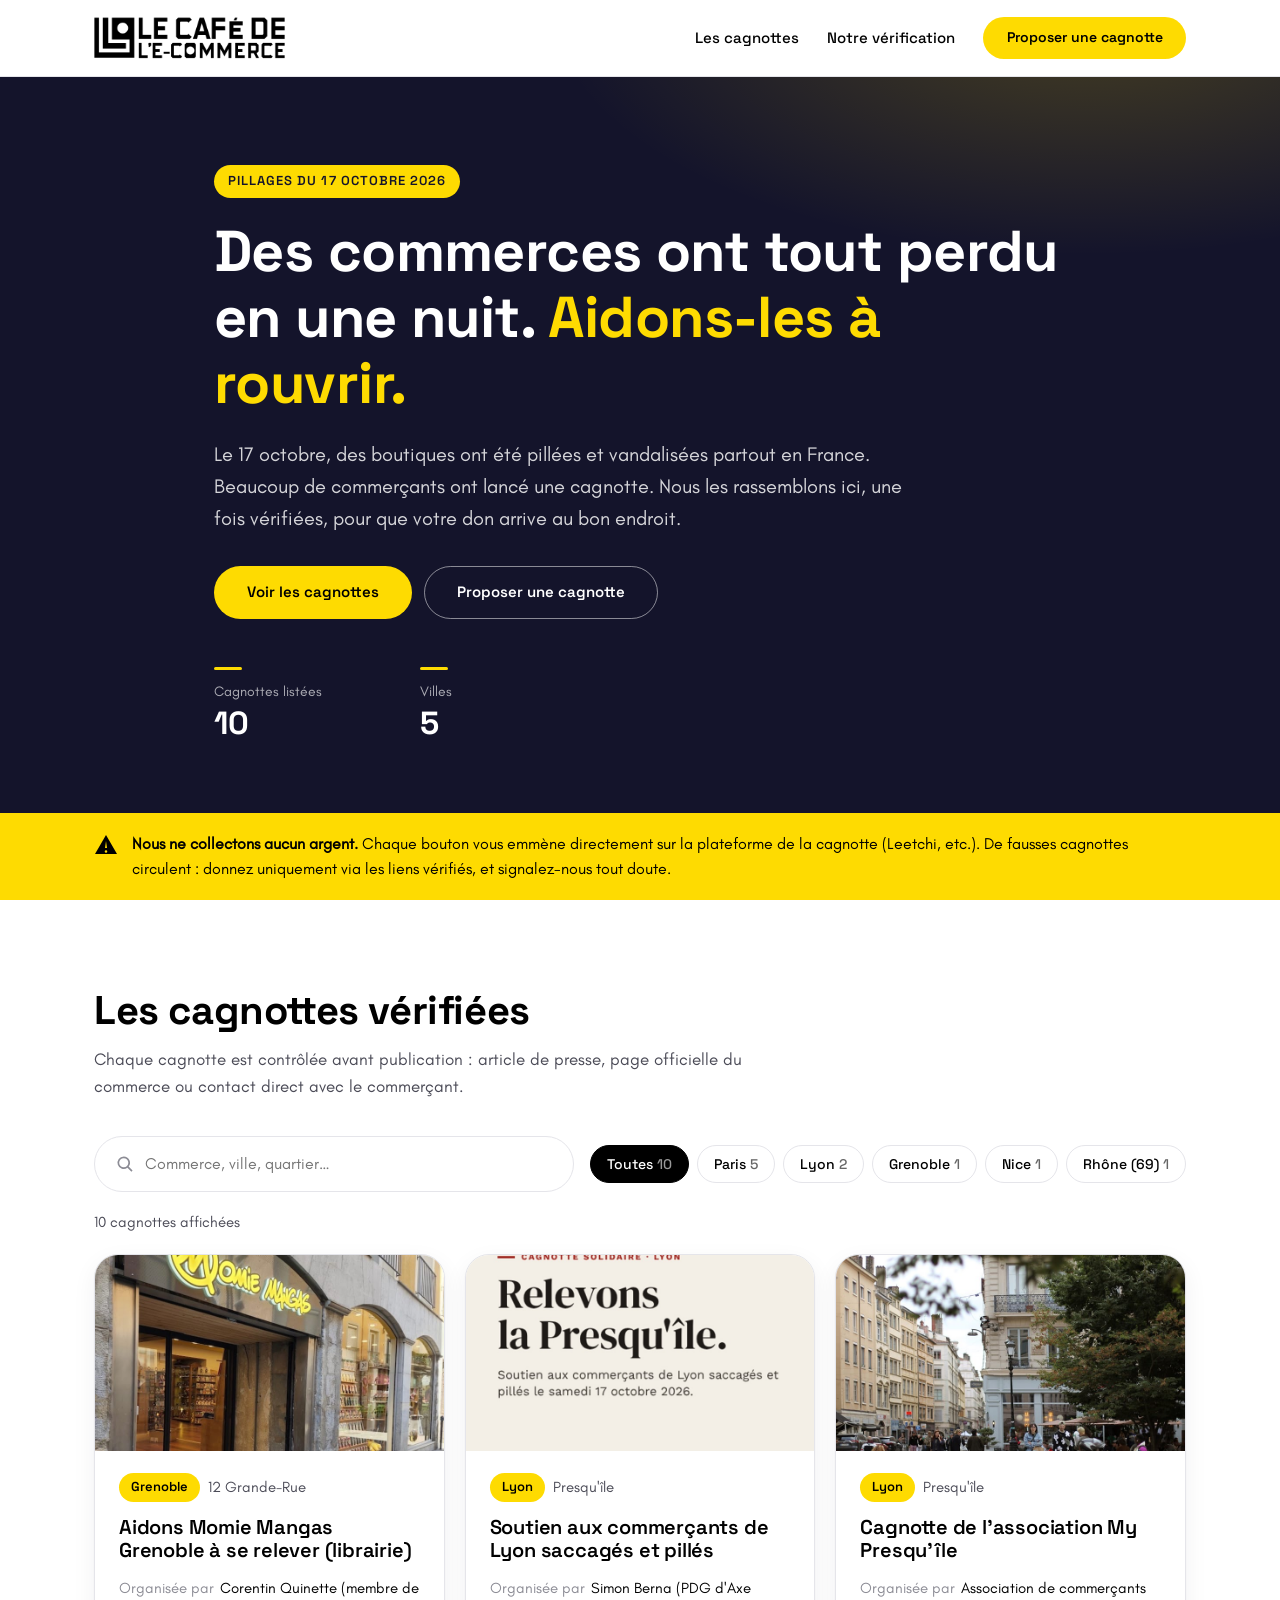
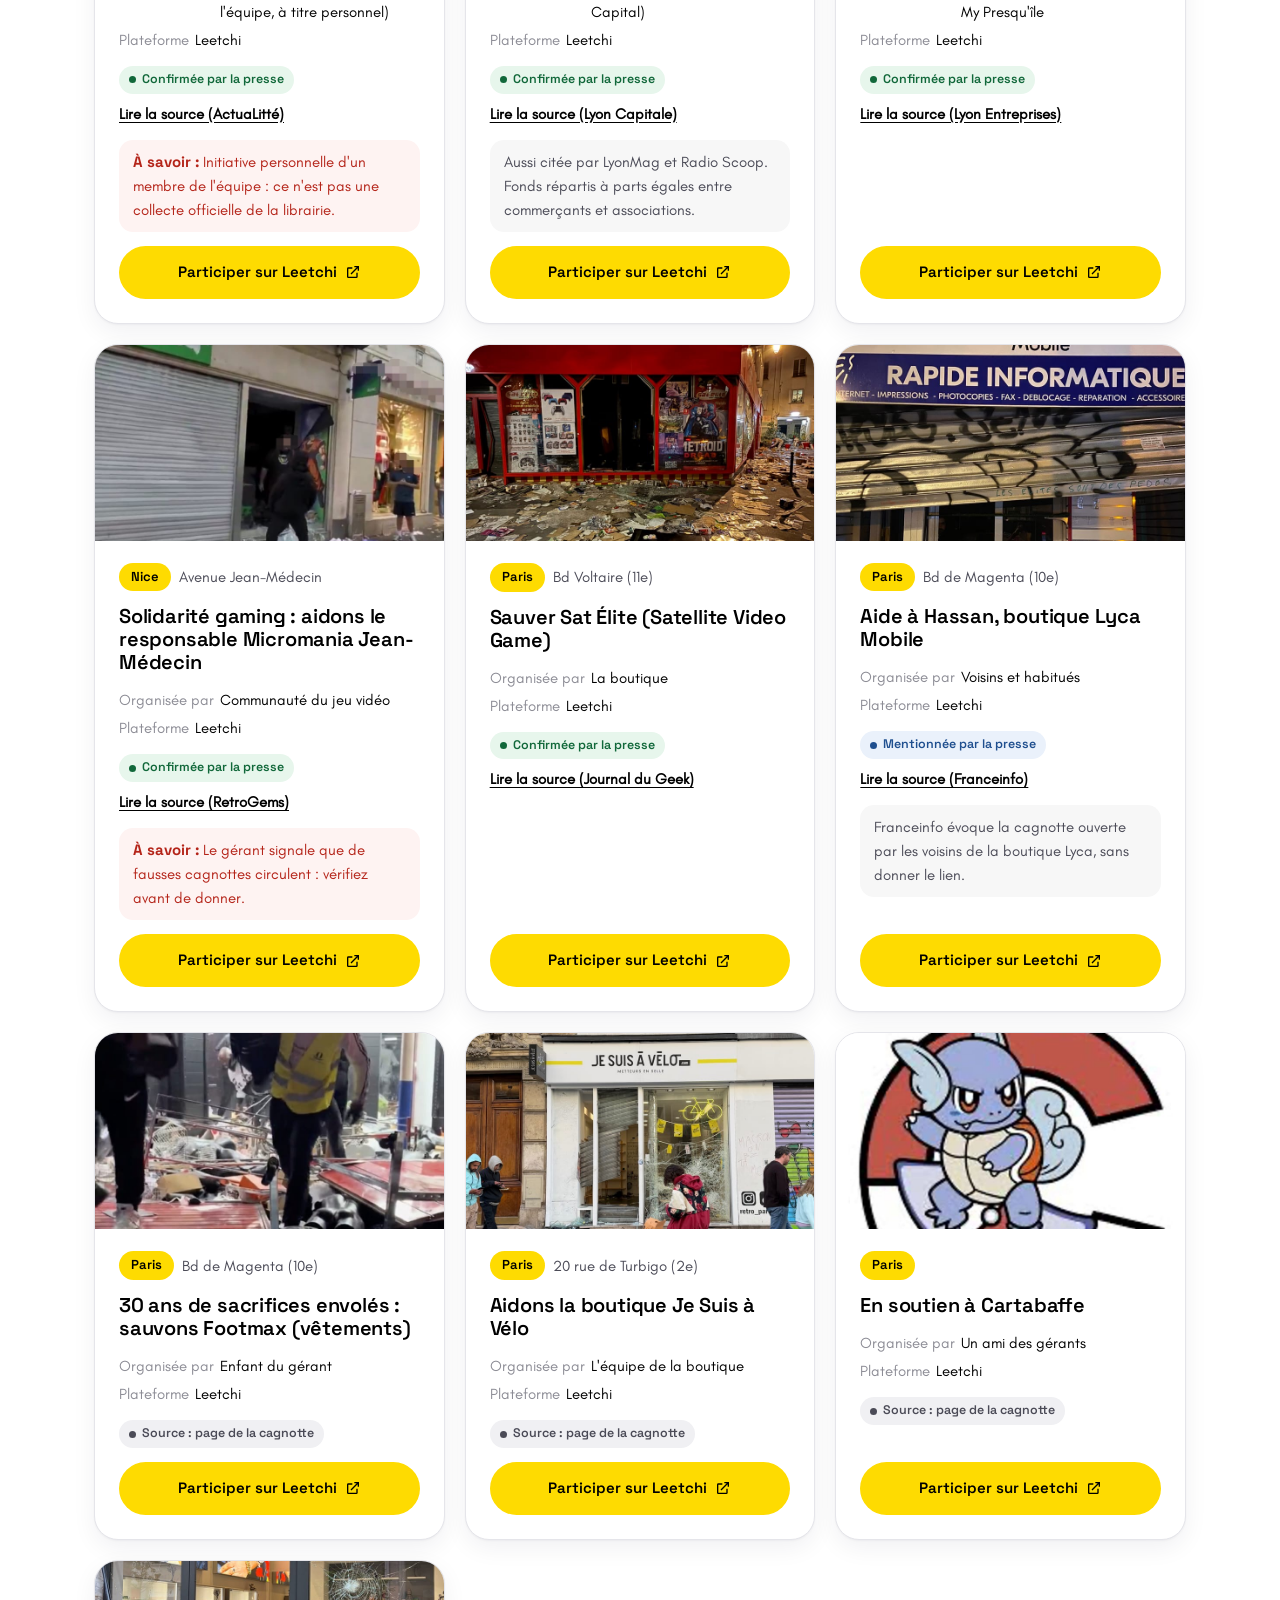
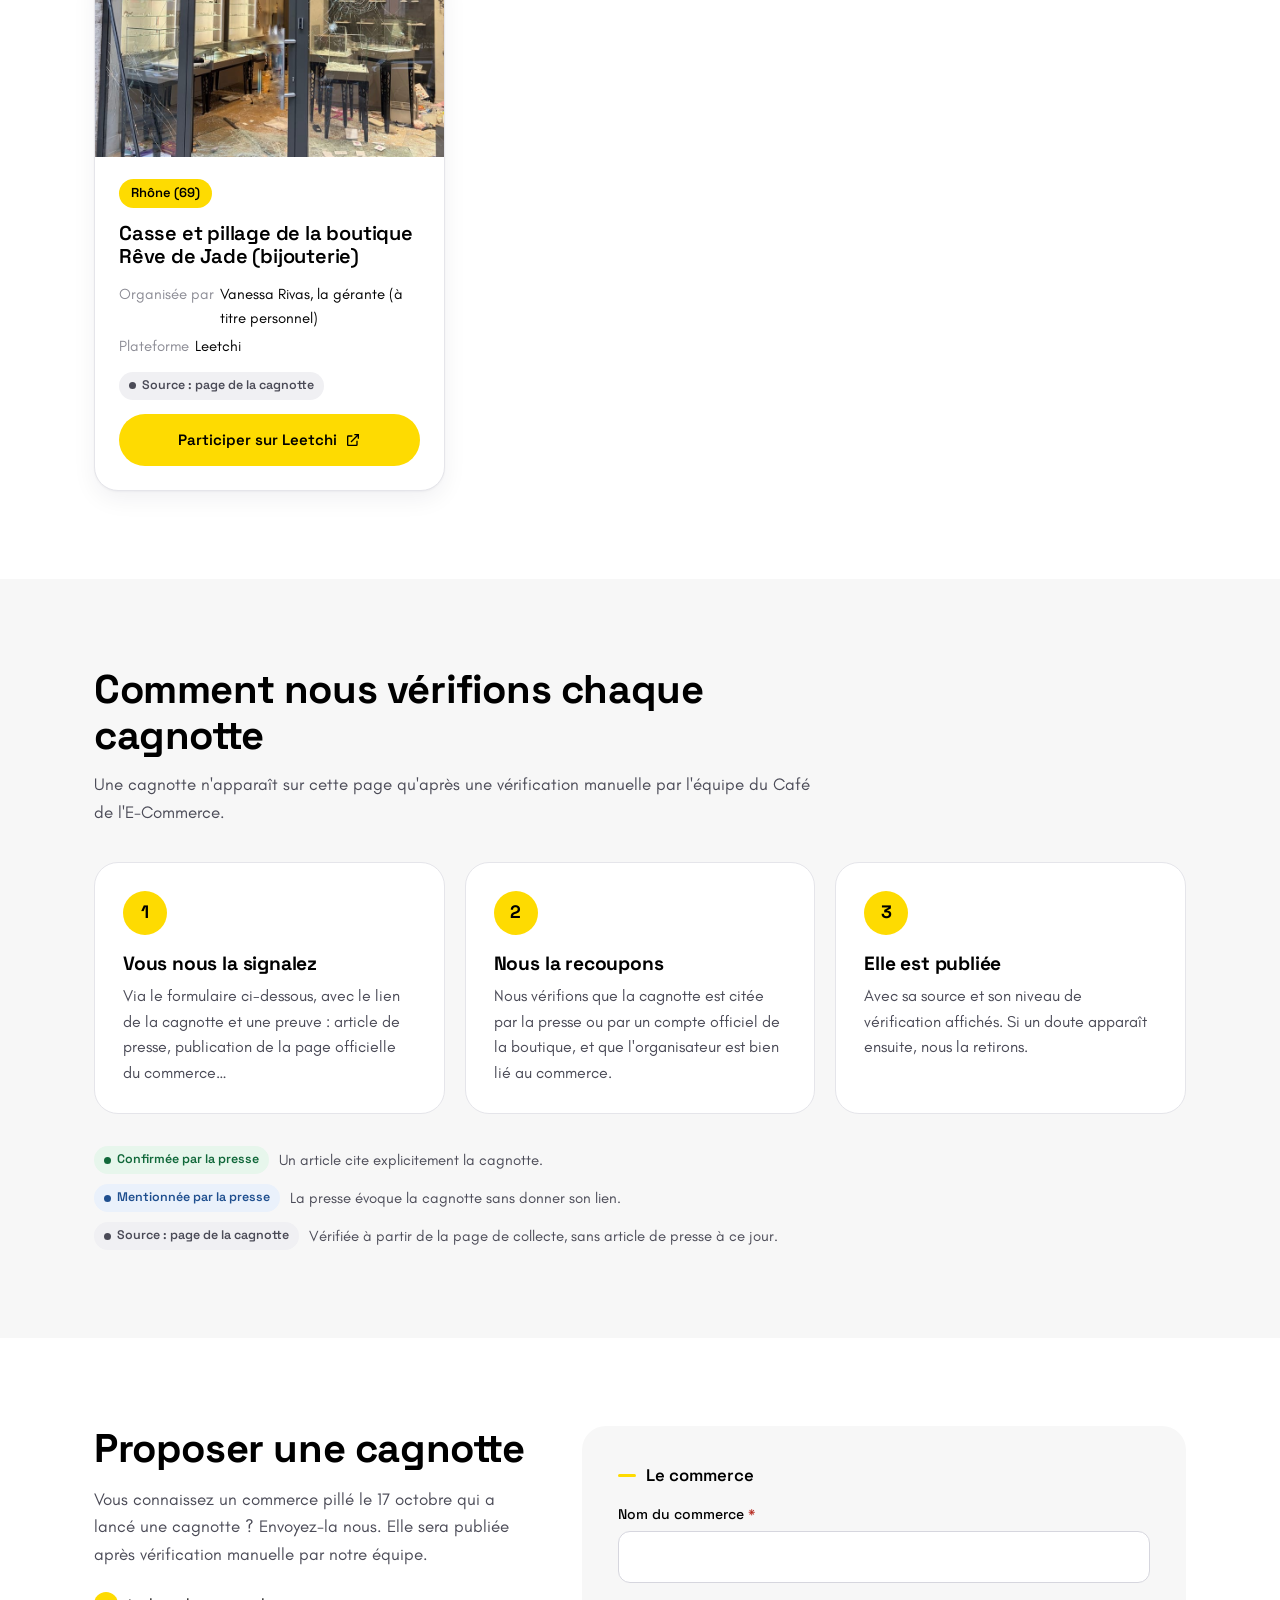
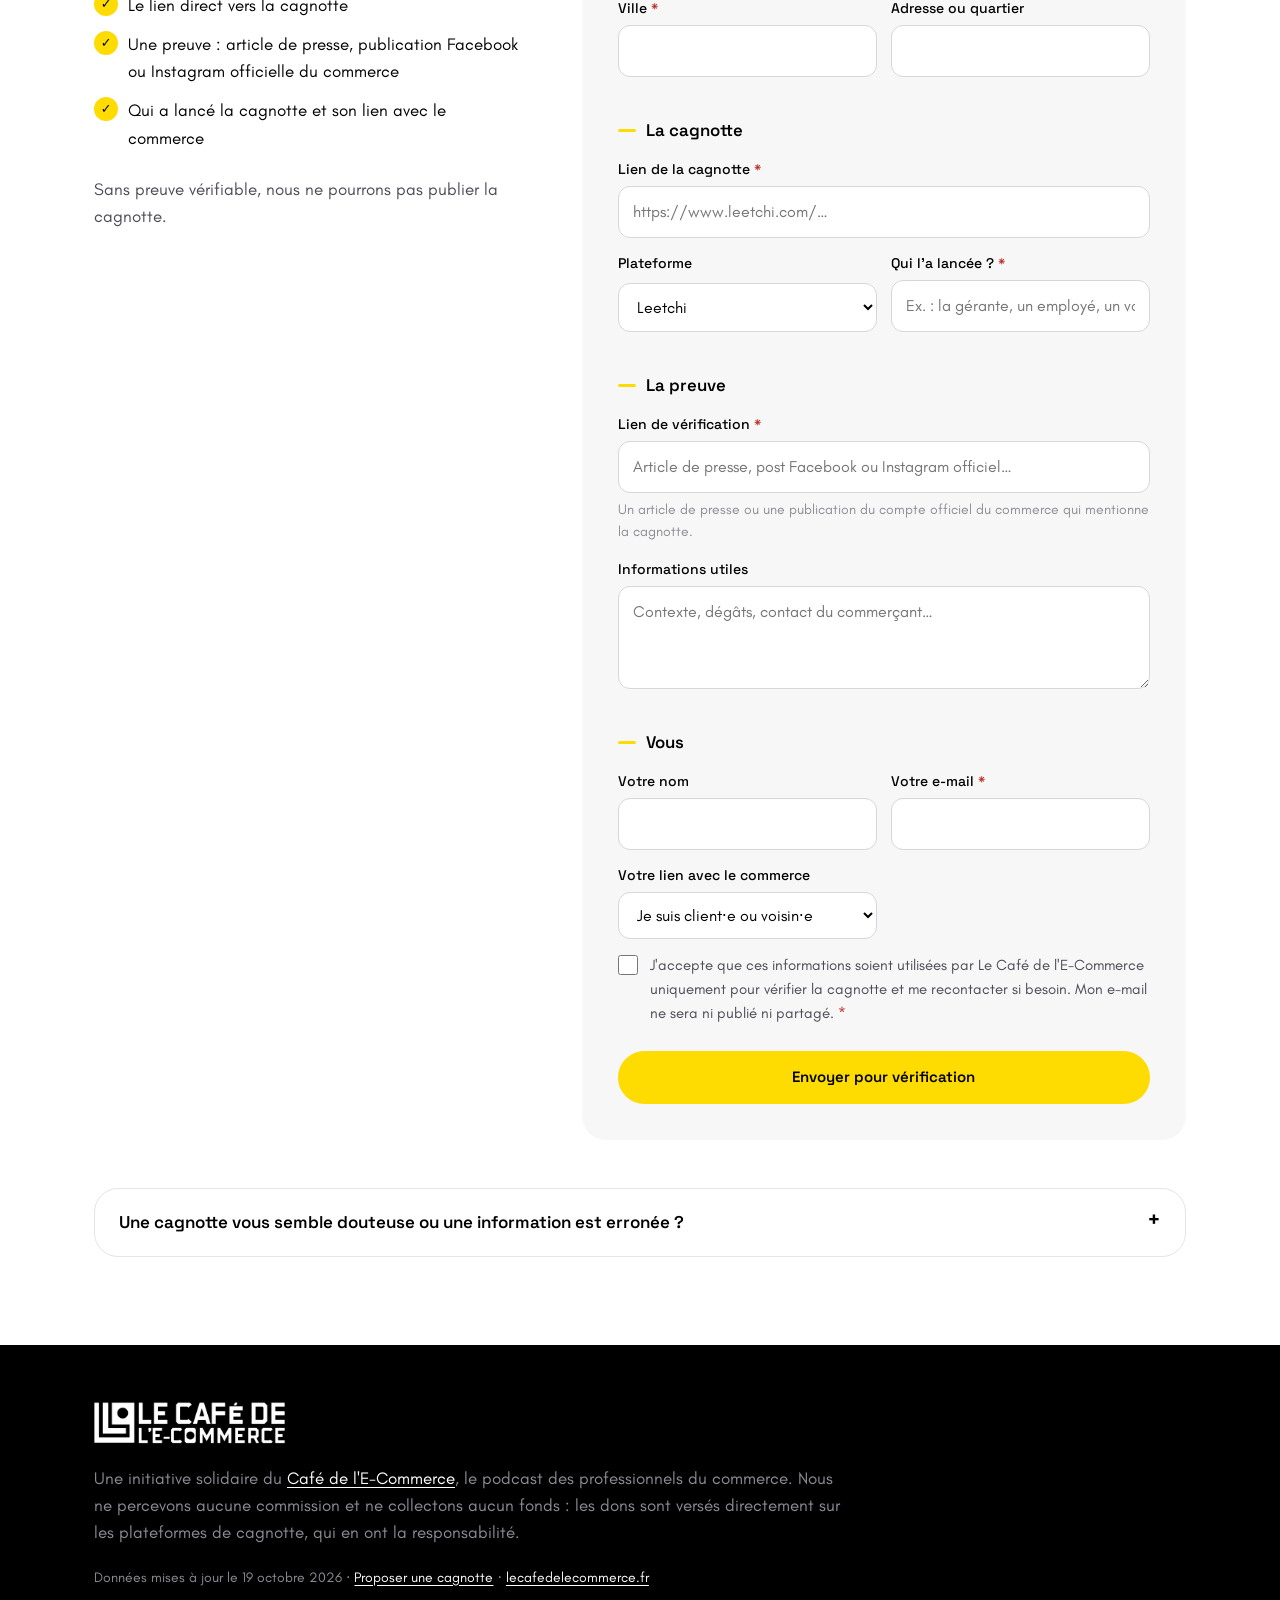
==== commit e02a98f8: "Photo sur chaque carte de cagnotte Images d'en-tête des pages Leetchi, hébergées dans assets/cagnott" ====
--- a/index.html
+++ b/index.html
@@ -22,7 +22,7 @@
   <link rel="preconnect" href="https://fonts.gstatic.com" crossorigin>
   <link href="https://fonts.googleapis.com/css2?family=Space+Grotesk:wght@400;500;600;700&display=swap" rel="stylesheet">
   <link rel="preload" href="/assets/fonts/GlacialIndifference-Regular.otf" as="font" type="font/otf" crossorigin>
-  <link rel="stylesheet" href="/styles.css">
+  <link rel="stylesheet" href="/styles.css?v=2">
 </head>
 <body>
   <a class="skip-link" href="#cagnottes">Aller aux cagnottes</a>
@@ -271,6 +271,6 @@
     </div>
   </footer>
 
-  <script src="/app.js" defer></script>
+  <script src="/app.js?v=2" defer></script>
 </body>
 </html>
--- a/styles.css
+++ b/styles.css
@@ -166,12 +166,17 @@
 /* Cartes */
 .grid { display: grid; grid-template-columns: repeat(auto-fill, minmax(320px, 1fr)); gap: 20px; }
 .card {
-  display: flex; flex-direction: column; gap: 14px;
+  display: flex; flex-direction: column; overflow: hidden;
   background: #fff; border: 1px solid var(--line); border-radius: var(--radius);
-  padding: 24px; box-shadow: var(--shadow);
+  box-shadow: var(--shadow);
   transition: transform .2s, box-shadow .2s, border-color .2s;
 }
 .card:hover { transform: translateY(-3px); border-color: #d4d4dc; box-shadow: 0 2px 4px rgba(20, 20, 43, .05), 0 16px 36px rgba(20, 20, 43, .09); }
+.card-media { aspect-ratio: 16 / 9; background: var(--bg-alt); overflow: hidden; }
+.card-media img { width: 100%; height: 100%; object-fit: cover; transition: transform .4s; }
+.card:hover .card-media img { transform: scale(1.03); }
+.card-media.is-empty { background: var(--yellow) url("/assets/logo-lcde-noir.png") center / 45% auto no-repeat; opacity: .9; }
+.card-body { display: flex; flex-direction: column; gap: 14px; flex: 1; padding: 22px 24px 24px; }
 .card-top { display: flex; flex-wrap: wrap; align-items: center; gap: 8px; }
 .city {
   font-family: var(--font-title); font-size: .8125rem; font-weight: 600;
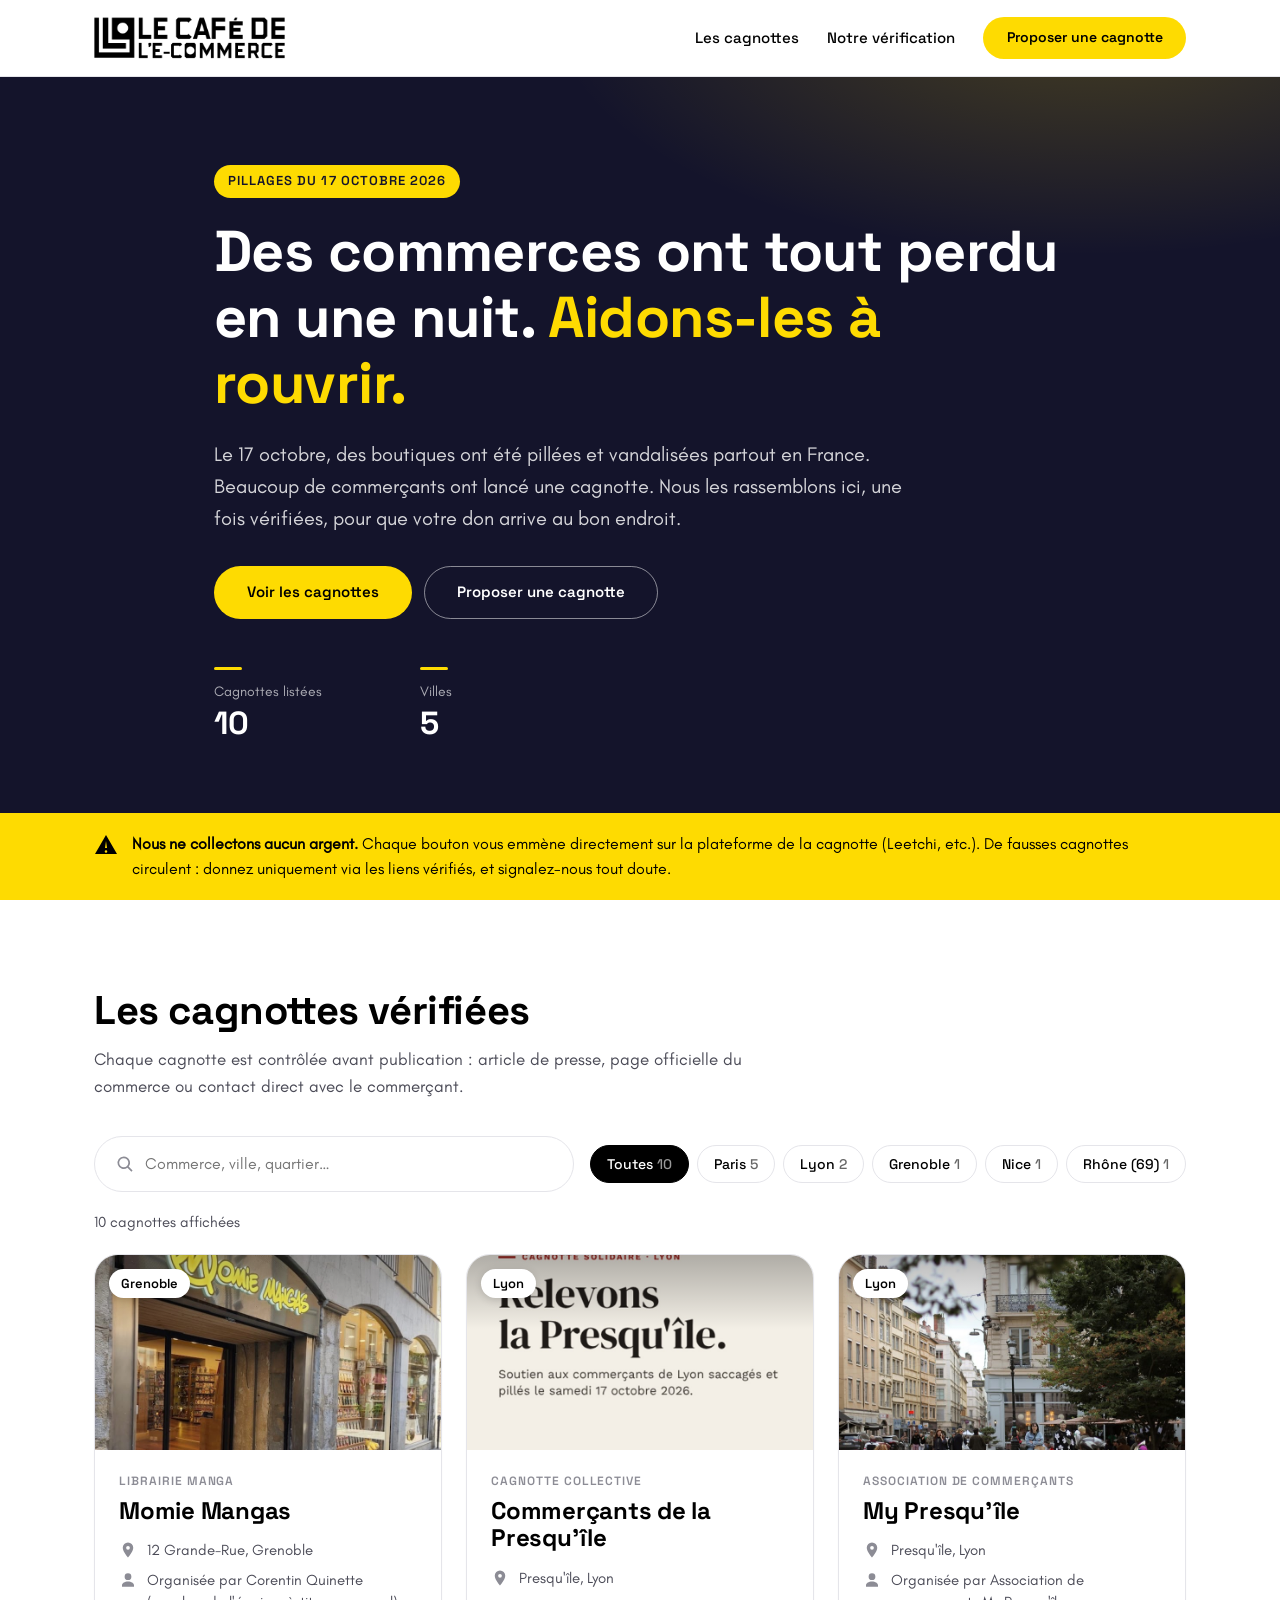
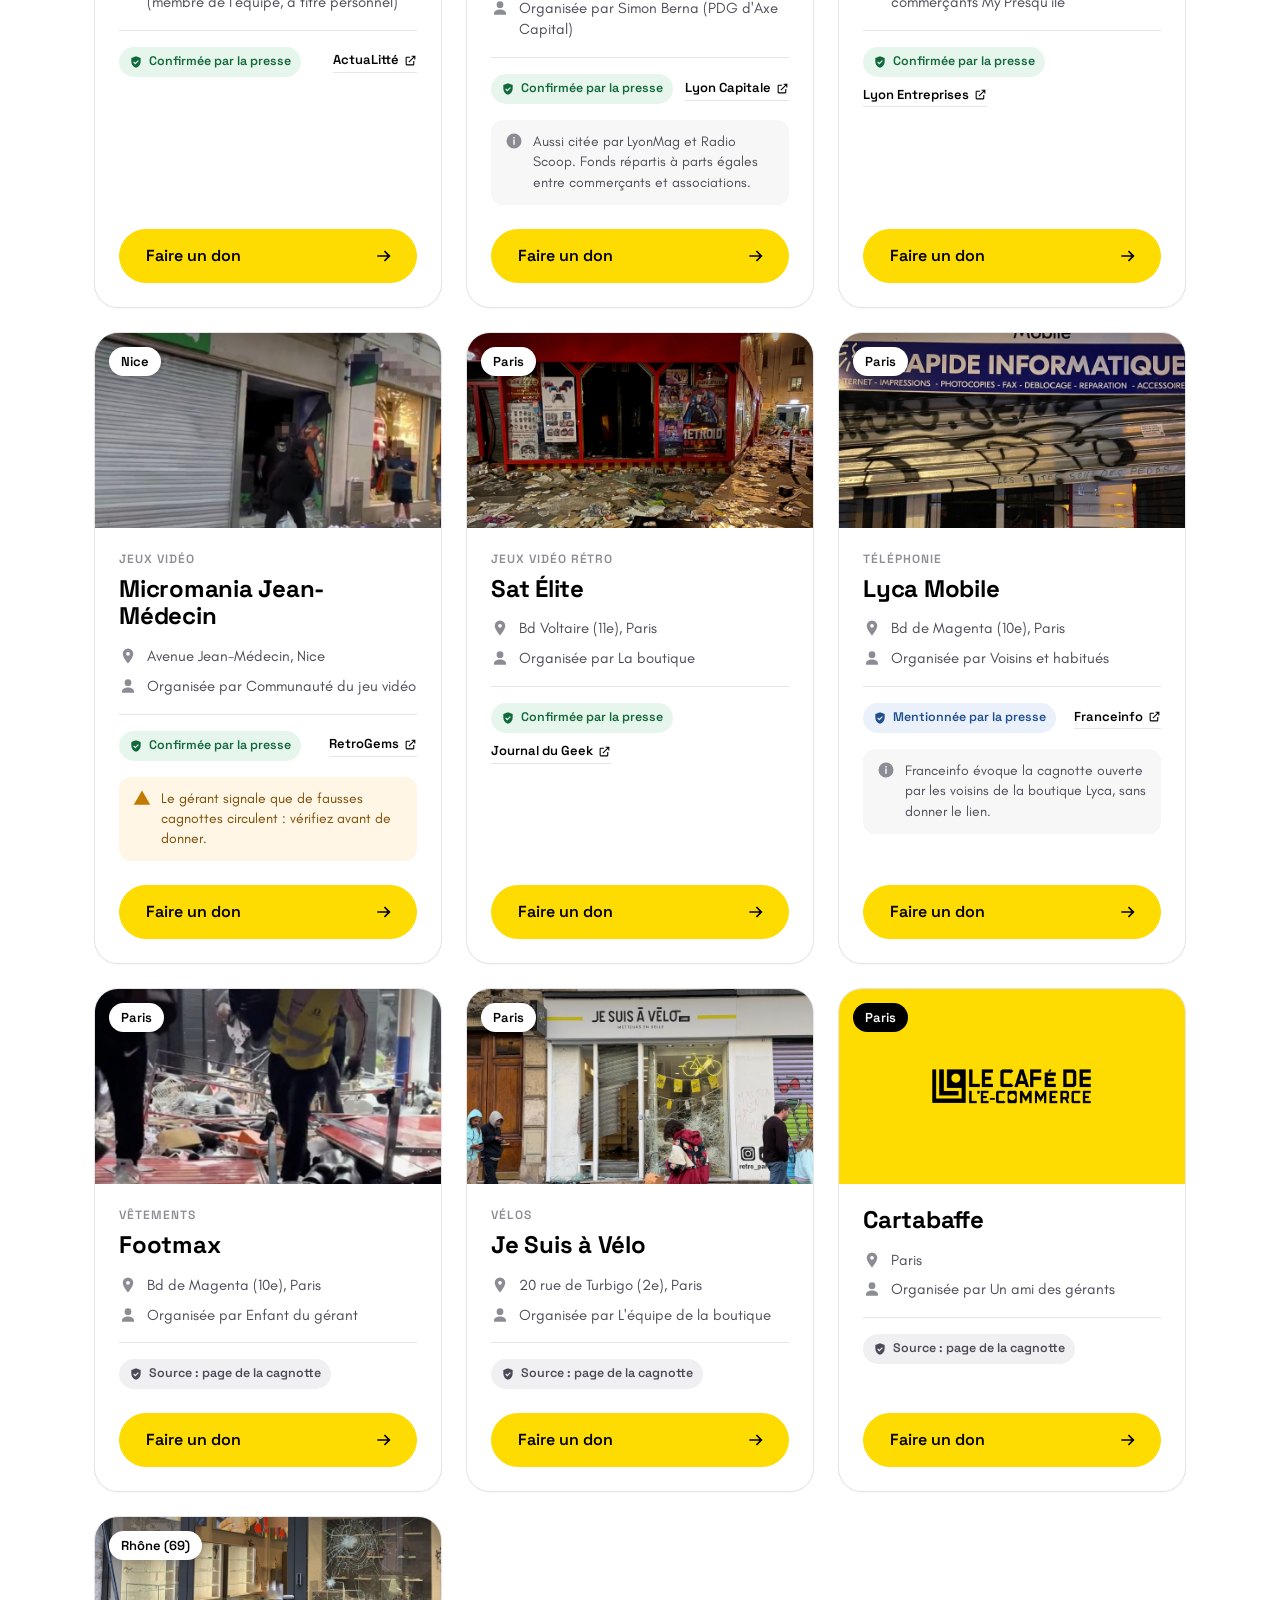
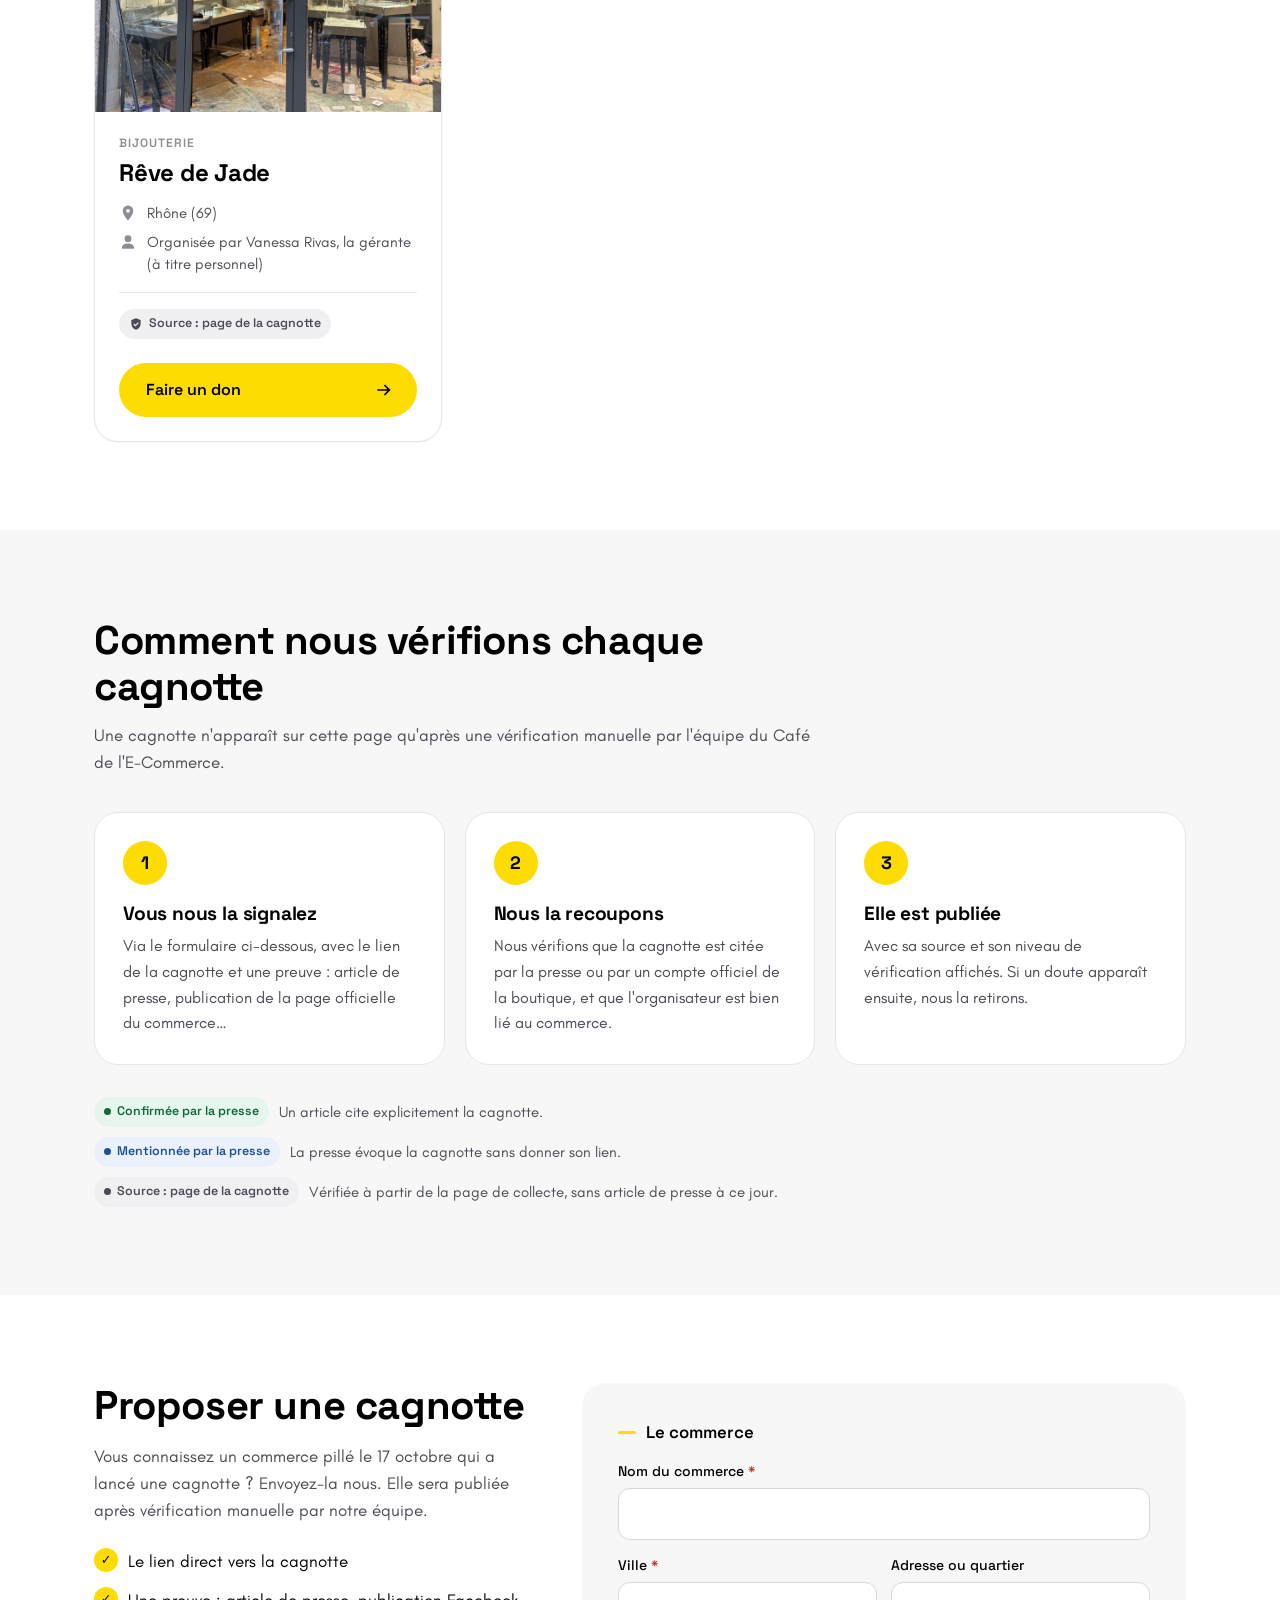
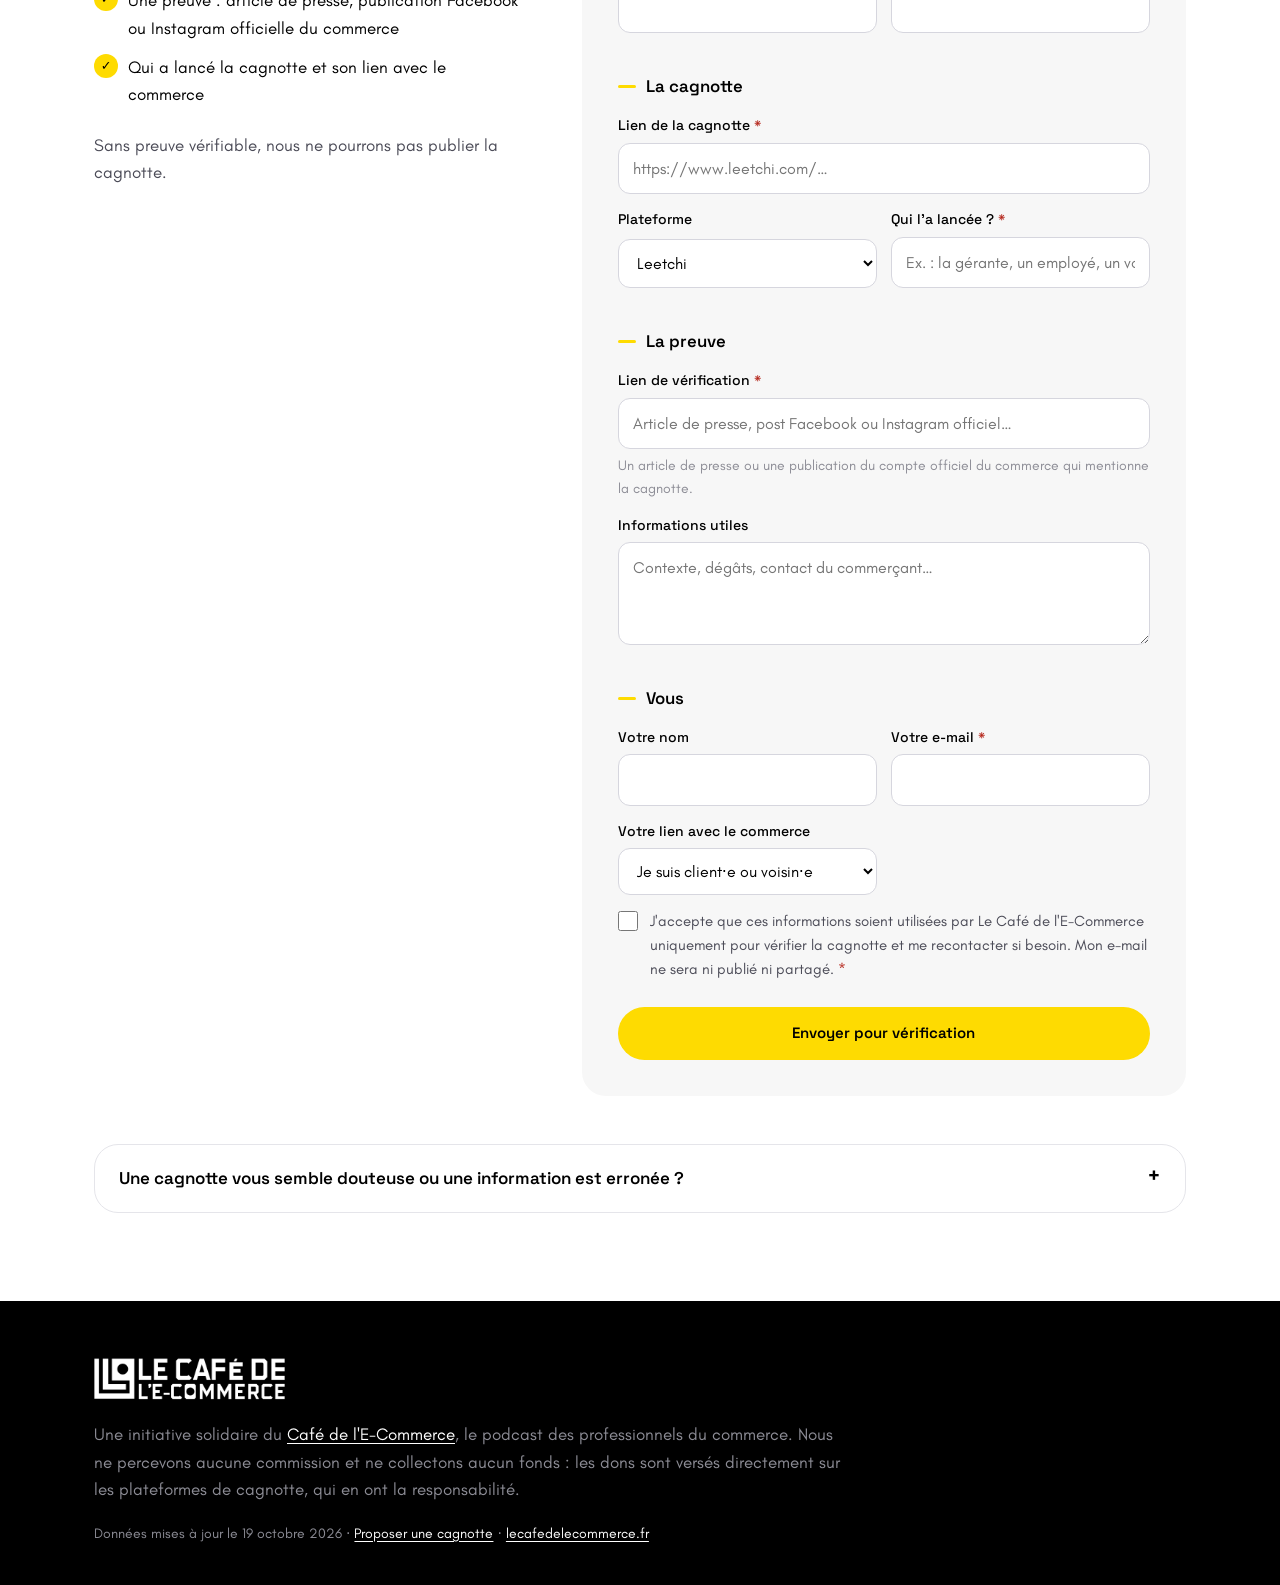
==== commit 1c893d1c: "Cartes : nom de la boutique, nouveau design, sans plateforme - Titre = nom de la boutique, activité " ====
--- a/index.html
+++ b/index.html
@@ -22,7 +22,7 @@
   <link rel="preconnect" href="https://fonts.gstatic.com" crossorigin>
   <link href="https://fonts.googleapis.com/css2?family=Space+Grotesk:wght@400;500;600;700&display=swap" rel="stylesheet">
   <link rel="preload" href="/assets/fonts/GlacialIndifference-Regular.otf" as="font" type="font/otf" crossorigin>
-  <link rel="stylesheet" href="/styles.css?v=2">
+  <link rel="stylesheet" href="/styles.css?v=3">
 </head>
 <body>
   <a class="skip-link" href="#cagnottes">Aller aux cagnottes</a>
@@ -271,6 +271,6 @@
     </div>
   </footer>
 
-  <script src="/app.js?v=2" defer></script>
+  <script src="/app.js?v=3" defer></script>
 </body>
 </html>
--- a/styles.css
+++ b/styles.css
@@ -164,47 +164,75 @@
 .results-count { color: var(--grey-text); font-size: .9375rem; margin-bottom: 20px; min-height: 1.5em; }
 
 /* Cartes */
-.grid { display: grid; grid-template-columns: repeat(auto-fill, minmax(320px, 1fr)); gap: 20px; }
+.grid { display: grid; grid-template-columns: repeat(auto-fill, minmax(min(100%, 320px), 1fr)); gap: 24px; }
 .card {
-  display: flex; flex-direction: column; overflow: hidden;
+  position: relative; display: flex; flex-direction: column; overflow: hidden;
   background: #fff; border: 1px solid var(--line); border-radius: var(--radius);
-  box-shadow: var(--shadow);
-  transition: transform .2s, box-shadow .2s, border-color .2s;
-}
-.card:hover { transform: translateY(-3px); border-color: #d4d4dc; box-shadow: 0 2px 4px rgba(20, 20, 43, .05), 0 16px 36px rgba(20, 20, 43, .09); }
-.card-media { aspect-ratio: 16 / 9; background: var(--bg-alt); overflow: hidden; }
-.card-media img { width: 100%; height: 100%; object-fit: cover; transition: transform .4s; }
-.card:hover .card-media img { transform: scale(1.03); }
-.card-media.is-empty { background: var(--yellow) url("/assets/logo-lcde-noir.png") center / 45% auto no-repeat; opacity: .9; }
-.card-body { display: flex; flex-direction: column; gap: 14px; flex: 1; padding: 22px 24px 24px; }
-.card-top { display: flex; flex-wrap: wrap; align-items: center; gap: 8px; }
-.city {
-  font-family: var(--font-title); font-size: .8125rem; font-weight: 600;
-  background: var(--yellow); padding: 4px 12px; border-radius: 999px;
-}
-.place { font-size: .9375rem; color: var(--grey-text); }
-.card h3 { font-size: 1.25rem; font-weight: 600; }
-.meta { display: grid; gap: 4px; font-size: .9375rem; color: var(--grey-text); margin: 0; }
-.meta div { display: flex; gap: 6px; }
-.meta dt { color: var(--grey); flex: none; }
-.meta dd { margin: 0; color: var(--ink); }
-.verif { display: flex; flex-wrap: wrap; align-items: center; gap: 8px 12px; font-size: .9375rem; }
-.verif a { font-weight: 600; text-underline-offset: 3px; }
-.verif a:hover { text-decoration-color: var(--yellow); text-decoration-thickness: 2px; }
+  box-shadow: 0 1px 2px rgba(20, 20, 43, .04);
+  transition: transform .25s ease, box-shadow .25s ease, border-color .25s ease;
+}
+.card:hover { transform: translateY(-4px); border-color: transparent; box-shadow: 0 2px 6px rgba(20, 20, 43, .05), 0 20px 40px -12px rgba(20, 20, 43, .18); }
+
+.card-media { position: relative; display: block; aspect-ratio: 16 / 9; background: var(--bg-alt); overflow: hidden; }
+.card-media img { width: 100%; height: 100%; object-fit: cover; transition: transform .5s ease; }
+.card:hover .card-media img { transform: scale(1.04); }
+.card-media::after { content: ""; position: absolute; inset: 0; background: linear-gradient(180deg, rgba(0, 0, 0, .28) 0%, transparent 38%); pointer-events: none; }
+.card-media.is-empty { background: var(--yellow) url("/assets/logo-lcde-noir.png") center / 46% auto no-repeat; }
+.card-media.is-empty::after { display: none; }
+.card-city {
+  position: absolute; top: 14px; left: 14px; z-index: 1;
+  font-family: var(--font-title); font-size: .8125rem; font-weight: 600; line-height: 1;
+  background: #fff; color: var(--ink); padding: 8px 12px; border-radius: 999px;
+  box-shadow: 0 2px 8px rgba(0, 0, 0, .15);
+}
+.card-media.is-empty .card-city { background: var(--ink); color: #fff; box-shadow: none; }
+
+.card-body { display: flex; flex-direction: column; gap: 16px; flex: 1; padding: 22px 24px 4px; }
+.card-head { display: grid; gap: 6px; }
+.card-kicker {
+  font-family: var(--font-title); font-size: .75rem; font-weight: 600; letter-spacing: .08em; text-transform: uppercase;
+  color: var(--grey);
+}
+.card-title { font-size: 1.5rem; font-weight: 700; line-height: 1.15; }
+
+.card-lines { display: grid; gap: 8px; }
+.card-line { display: flex; gap: 10px; align-items: flex-start; font-size: .9375rem; line-height: 1.45; color: var(--grey-text); }
+.card-line svg { width: 18px; height: 18px; flex: none; margin-top: 1px; color: var(--grey); }
+
+.card-verif {
+  display: flex; flex-wrap: wrap; align-items: center; justify-content: space-between; gap: 8px 12px;
+  padding-top: 16px; border-top: 1px solid var(--line);
+}
+.card-source {
+  display: inline-flex; align-items: center; gap: 5px;
+  font-family: var(--font-title); font-size: .8125rem; font-weight: 600; color: var(--ink);
+  text-decoration: none; border-bottom: 1px solid var(--line); padding-bottom: 1px;
+  transition: border-color .2s;
+}
+.card-source svg { width: 13px; height: 13px; }
+.card-source:hover { border-bottom-color: var(--ink); }
+
+.card-note { display: flex; gap: 10px; align-items: flex-start; font-size: .875rem; line-height: 1.45; color: var(--grey-text); background: var(--bg-alt); border-radius: 12px; padding: 12px 14px; }
+.card-note svg { width: 18px; height: 18px; flex: none; color: var(--grey); }
+.card-note.is-alert { background: #fff6e5; color: #7a4a00; }
+.card-note.is-alert svg { color: #c27a00; }
+
+.card-foot { padding: 20px 24px 24px; margin-top: auto; }
+.card-cta { justify-content: space-between; padding: 1rem 1.4rem 1rem 1.6rem; font-size: 1rem; }
+.card-cta svg { width: 20px; height: 20px; transition: transform .25s ease; }
+.card-cta:hover svg { transform: translateX(4px); }
+
 .badge {
   display: inline-flex; align-items: center; gap: 6px;
   font-family: var(--font-title); font-size: .78rem; font-weight: 600;
-  padding: 4px 10px; border-radius: 999px; white-space: nowrap;
+  padding: 5px 10px; border-radius: 999px; white-space: nowrap;
 }
 .badge::before { content: ""; width: 7px; height: 7px; border-radius: 50%; background: currentColor; }
+.badge svg { width: 14px; height: 14px; }
+.card .badge::before { display: none; }
 .badge-presse { background: #e7f6ec; color: #11683a; }
 .badge-mention { background: #eaf1fb; color: #1f4f8f; }
 .badge-plateforme { background: #f0f0f3; color: #4b4b57; }
-.remark { font-size: .9375rem; color: var(--grey-text); background: var(--bg-alt); border-radius: var(--radius-sm); padding: 10px 14px; }
-.remark.is-alert { background: var(--alert-soft); color: var(--alert); }
-.remark.is-alert strong { font-family: var(--font-title); }
-.card .btn { margin-top: auto; }
-.card .btn svg { width: 16px; height: 16px; }
 .empty { grid-column: 1 / -1; text-align: center; color: var(--grey-text); padding: 48px 16px; border: 1px dashed var(--line); border-radius: var(--radius); }
 .empty a { font-weight: 600; }
 
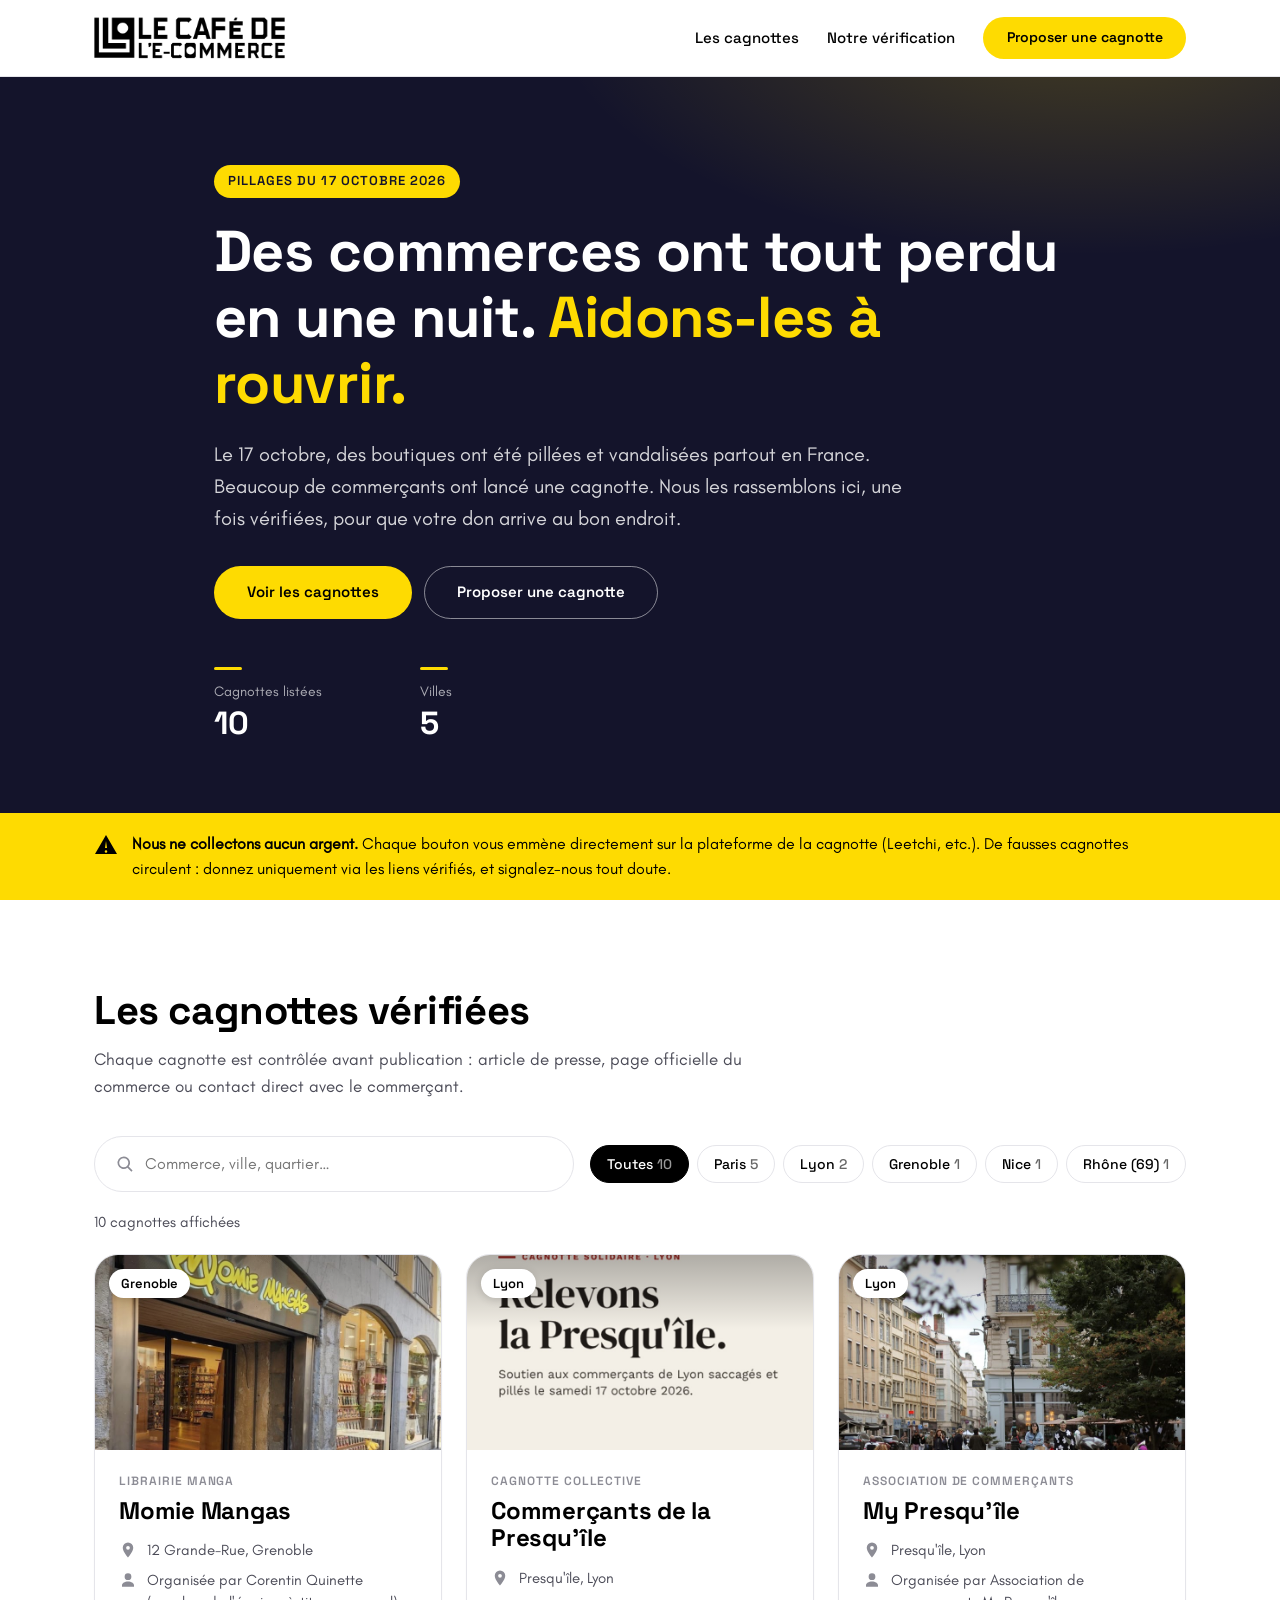
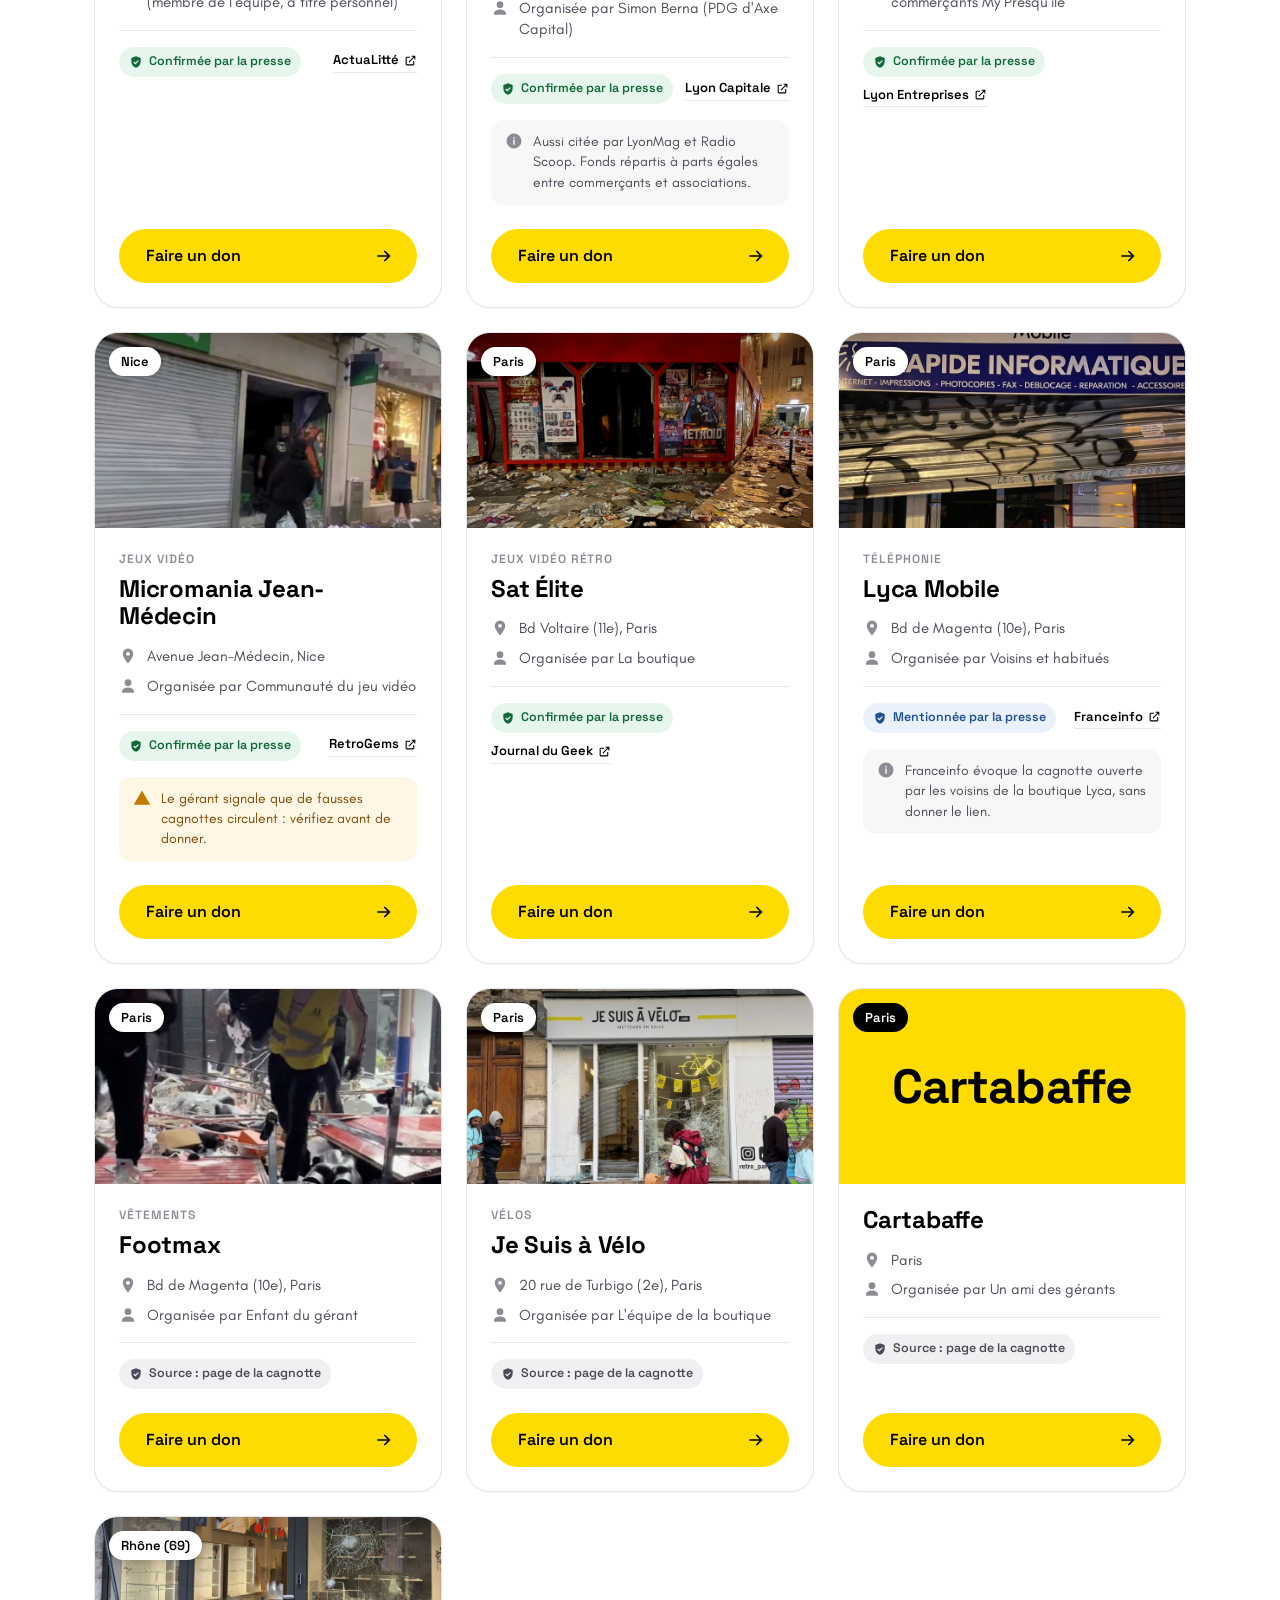
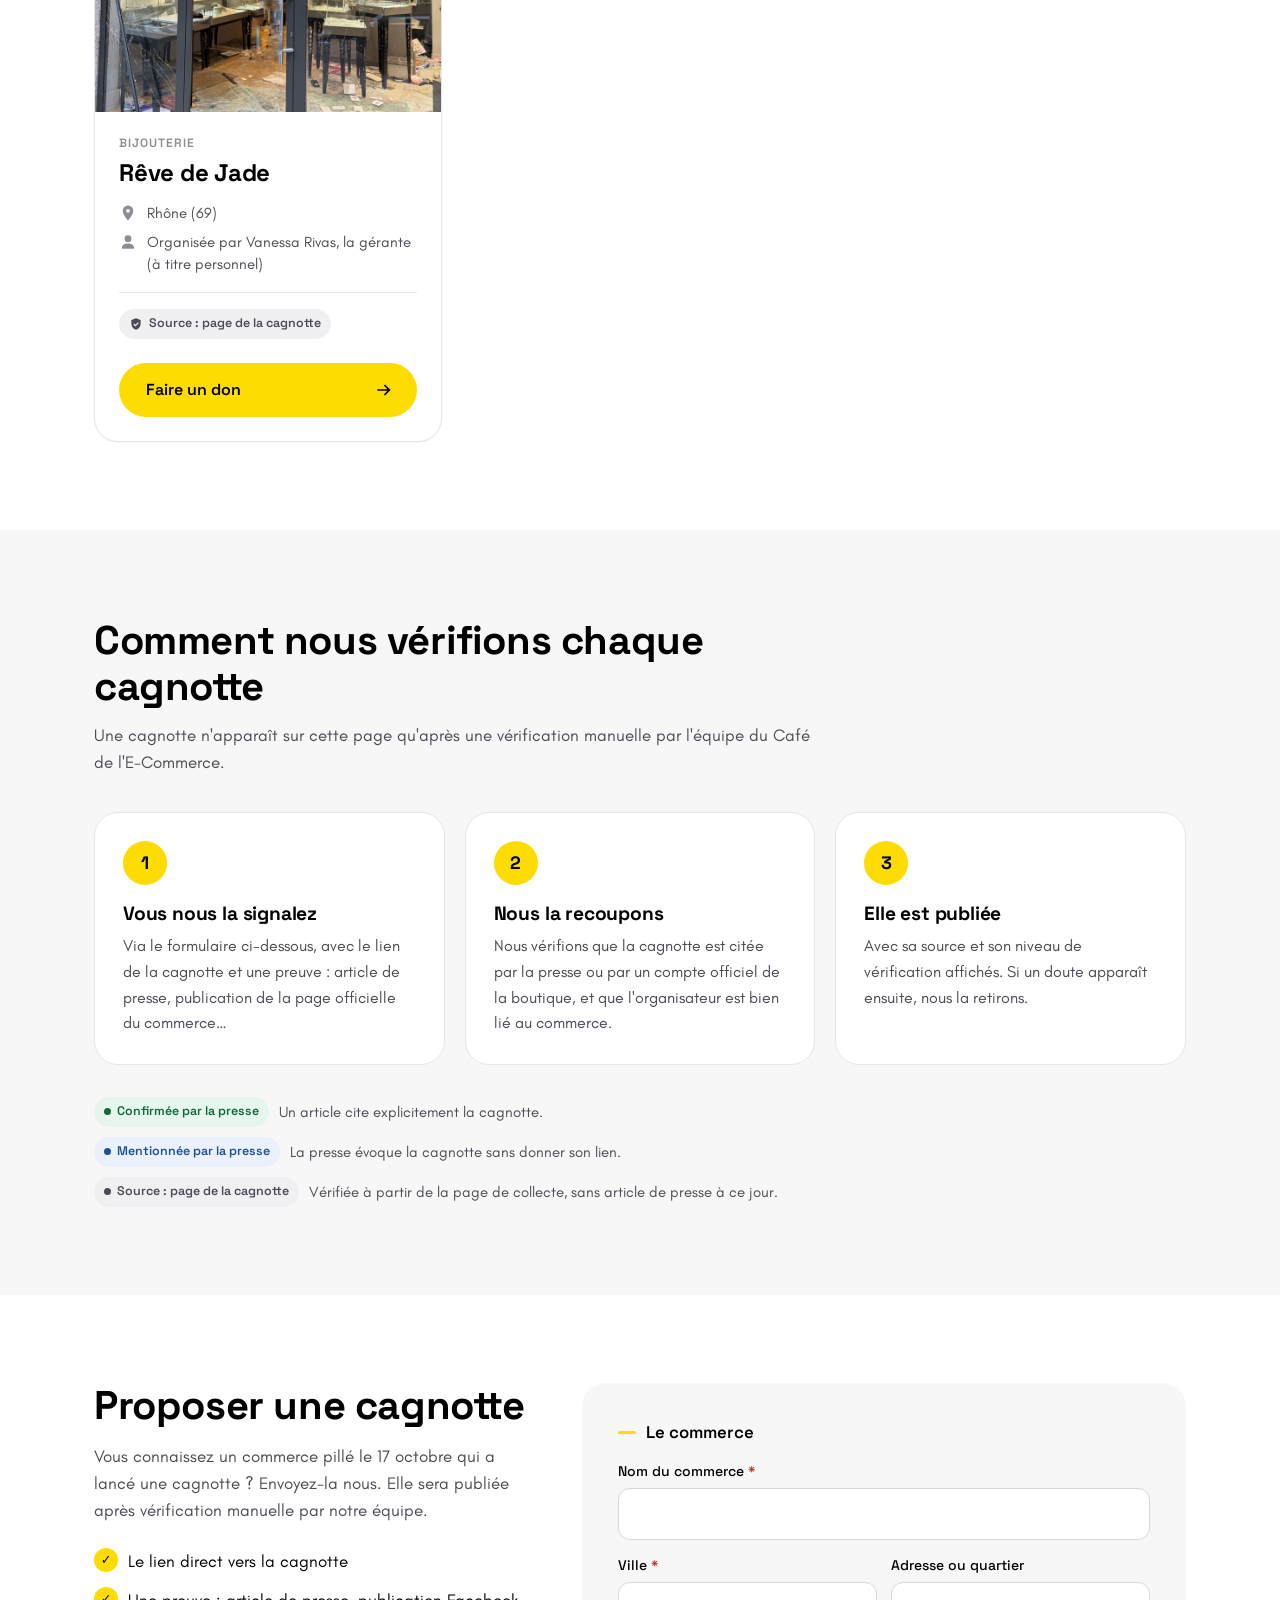
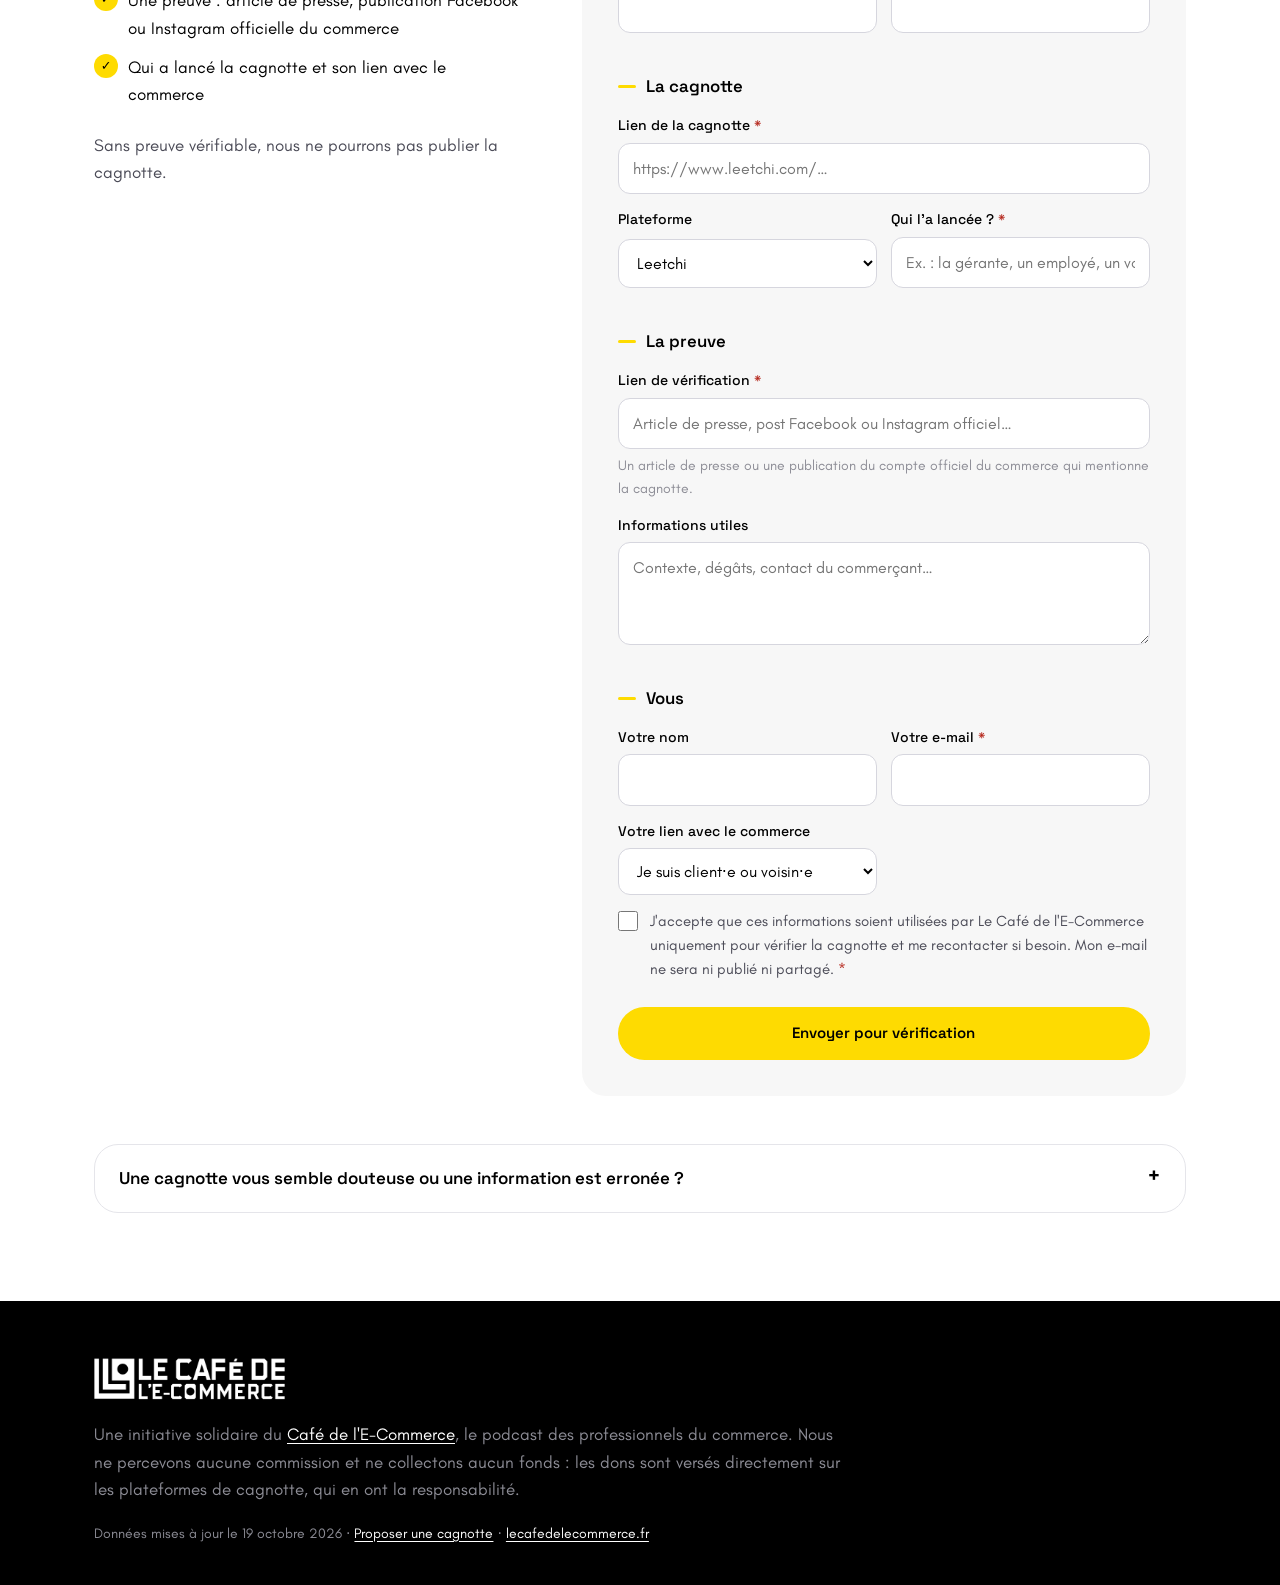
==== commit dc45190d: "Carte sans photo : nom de la boutique sur fond jaune (Cartabaffe) Co-Authored-By: Claude Opus 5.5 <n" ====
--- a/index.html
+++ b/index.html
@@ -22,7 +22,7 @@
   <link rel="preconnect" href="https://fonts.gstatic.com" crossorigin>
   <link href="https://fonts.googleapis.com/css2?family=Space+Grotesk:wght@400;500;600;700&display=swap" rel="stylesheet">
   <link rel="preload" href="/assets/fonts/GlacialIndifference-Regular.otf" as="font" type="font/otf" crossorigin>
-  <link rel="stylesheet" href="/styles.css?v=3">
+  <link rel="stylesheet" href="/styles.css?v=5">
 </head>
 <body>
   <a class="skip-link" href="#cagnottes">Aller aux cagnottes</a>
@@ -271,6 +271,6 @@
     </div>
   </footer>
 
-  <script src="/app.js?v=3" defer></script>
+  <script src="/app.js?v=4" defer></script>
 </body>
 </html>
--- a/styles.css
+++ b/styles.css
@@ -173,11 +173,15 @@
 }
 .card:hover { transform: translateY(-4px); border-color: transparent; box-shadow: 0 2px 6px rgba(20, 20, 43, .05), 0 20px 40px -12px rgba(20, 20, 43, .18); }
 
-.card-media { position: relative; display: block; aspect-ratio: 16 / 9; background: var(--bg-alt); overflow: hidden; }
+.card-media { position: relative; display: block; text-decoration: none; aspect-ratio: 16 / 9; background: var(--bg-alt); overflow: hidden; }
 .card-media img { width: 100%; height: 100%; object-fit: cover; transition: transform .5s ease; }
 .card:hover .card-media img { transform: scale(1.04); }
 .card-media::after { content: ""; position: absolute; inset: 0; background: linear-gradient(180deg, rgba(0, 0, 0, .28) 0%, transparent 38%); pointer-events: none; }
-.card-media.is-empty { background: var(--yellow) url("/assets/logo-lcde-noir.png") center / 46% auto no-repeat; }
+.card-media.is-empty { display: grid; place-items: center; padding: 24px; background: var(--yellow); }
+.card-placeholder {
+  font-family: var(--font-title); font-weight: 700; font-size: clamp(2.25rem, 5vw, 3rem); line-height: 1.05;
+  letter-spacing: -.02em; text-align: center; color: var(--ink); overflow-wrap: anywhere;
+}
 .card-media.is-empty::after { display: none; }
 .card-city {
   position: absolute; top: 14px; left: 14px; z-index: 1;
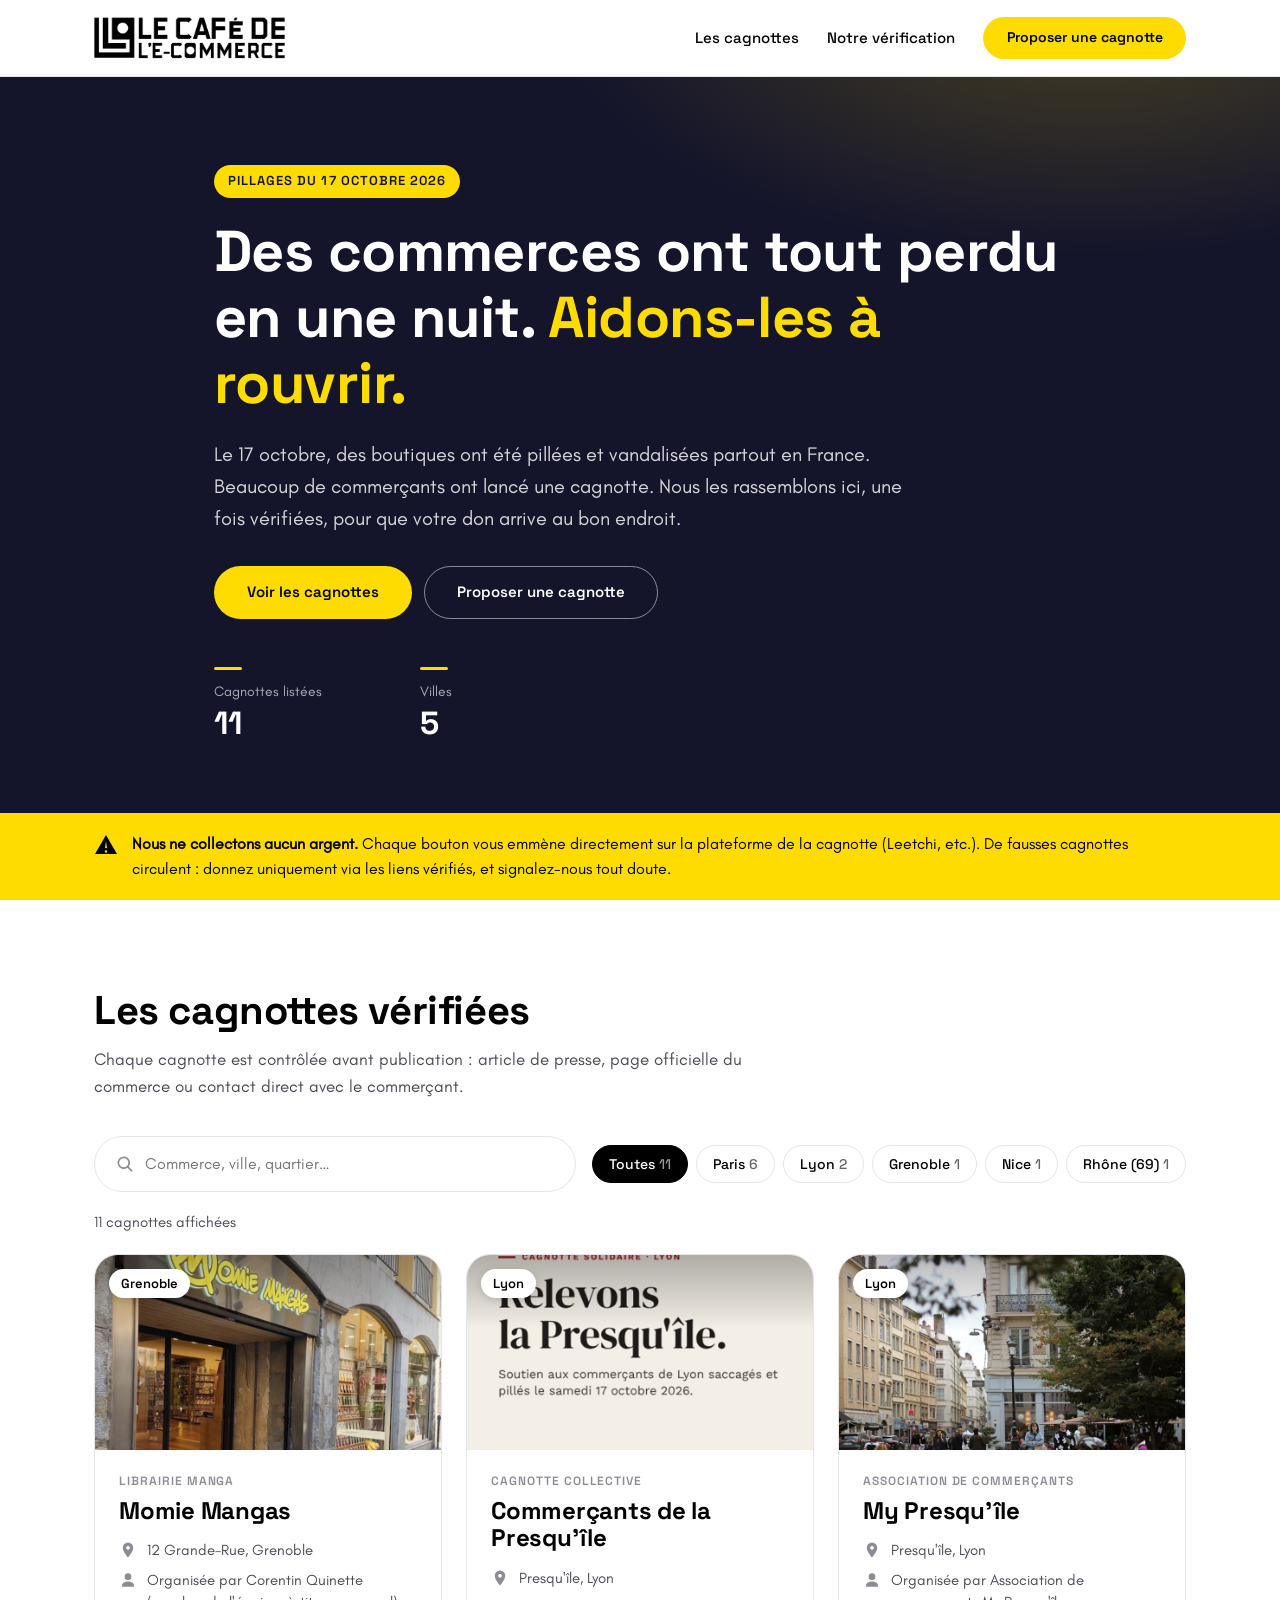
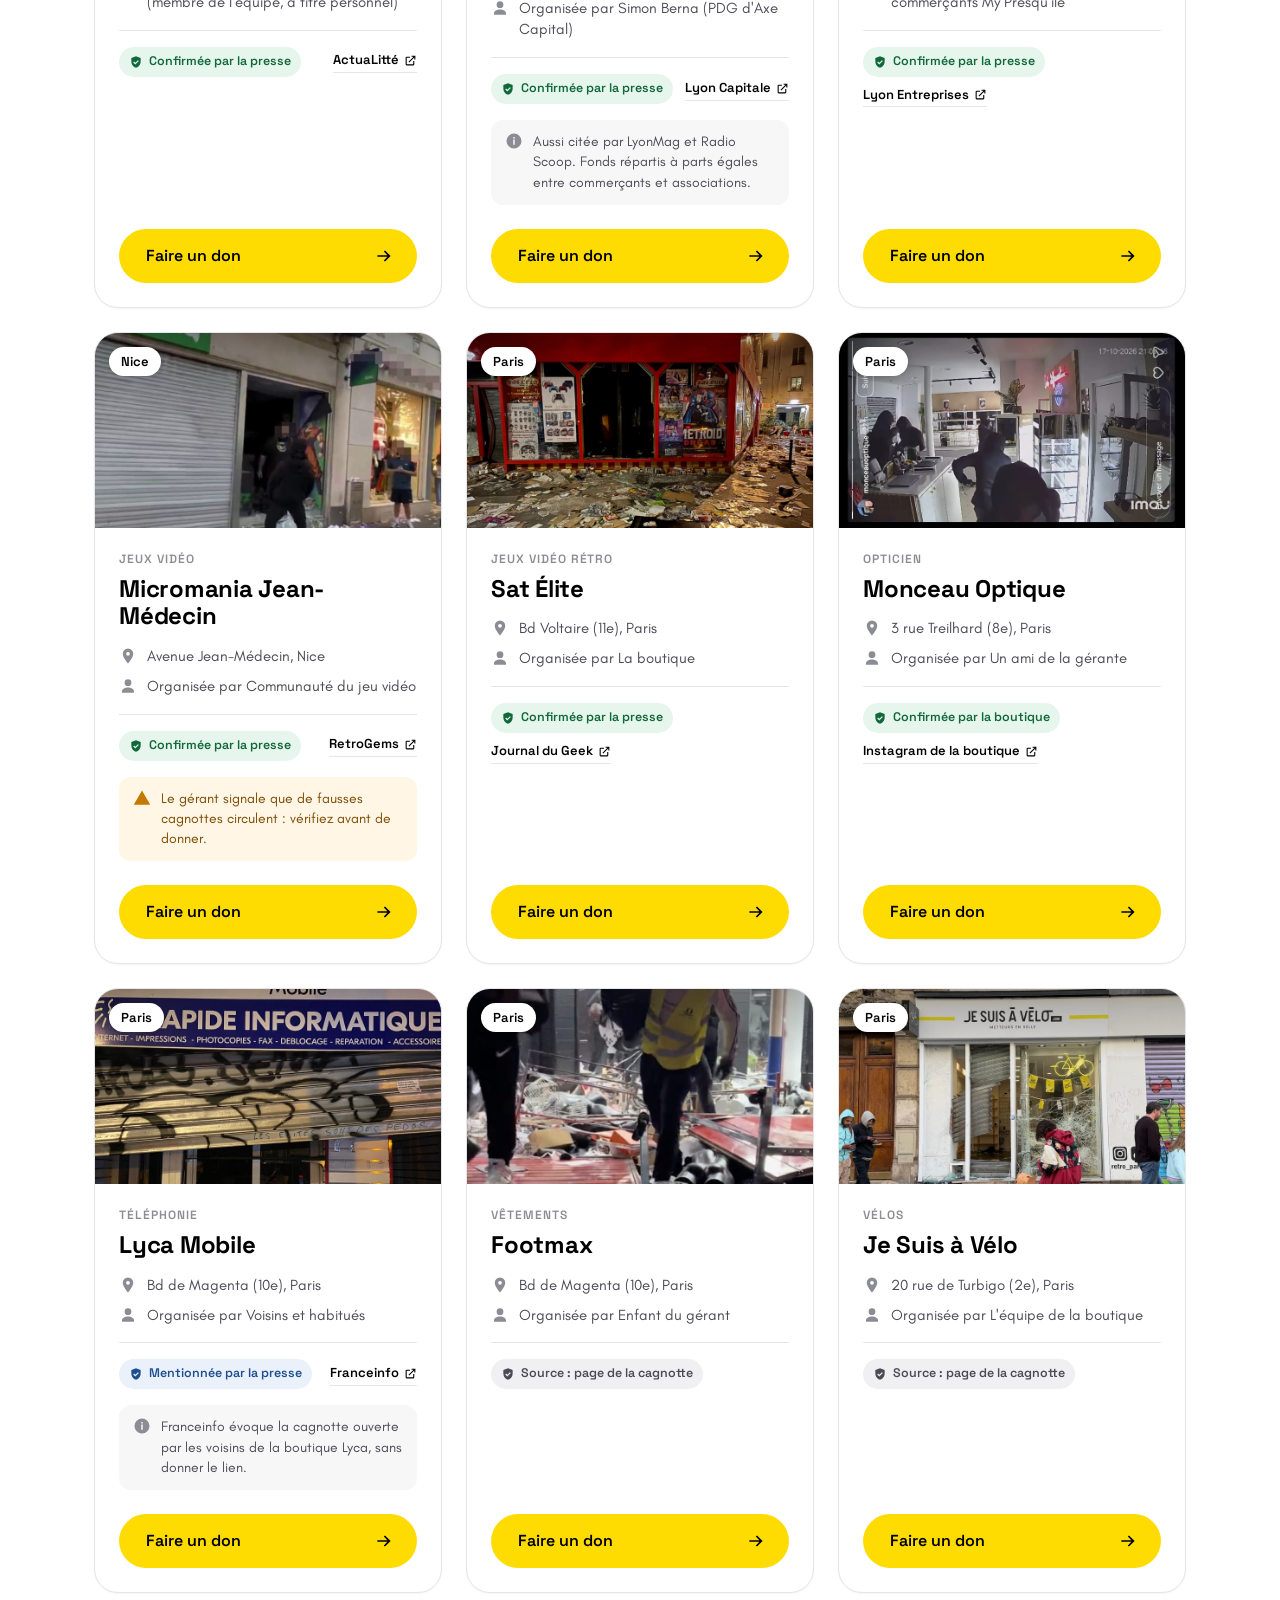
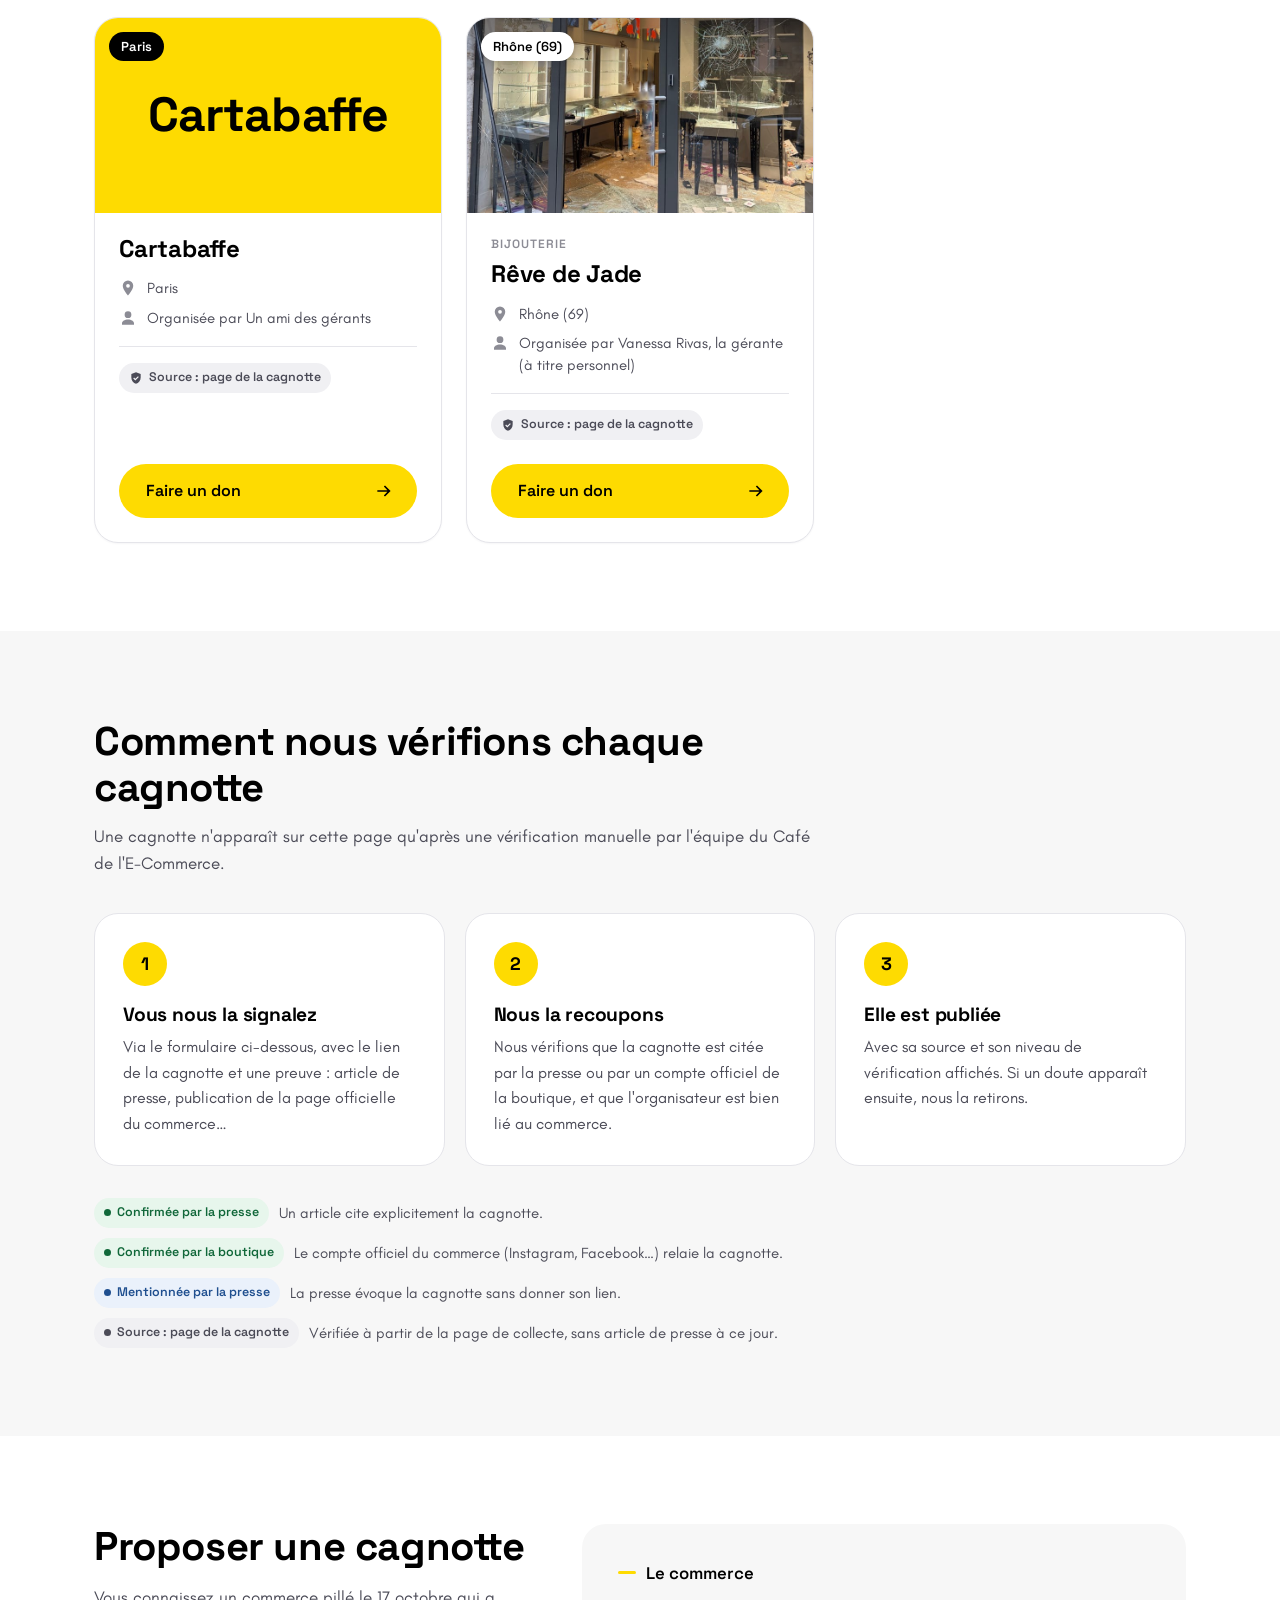
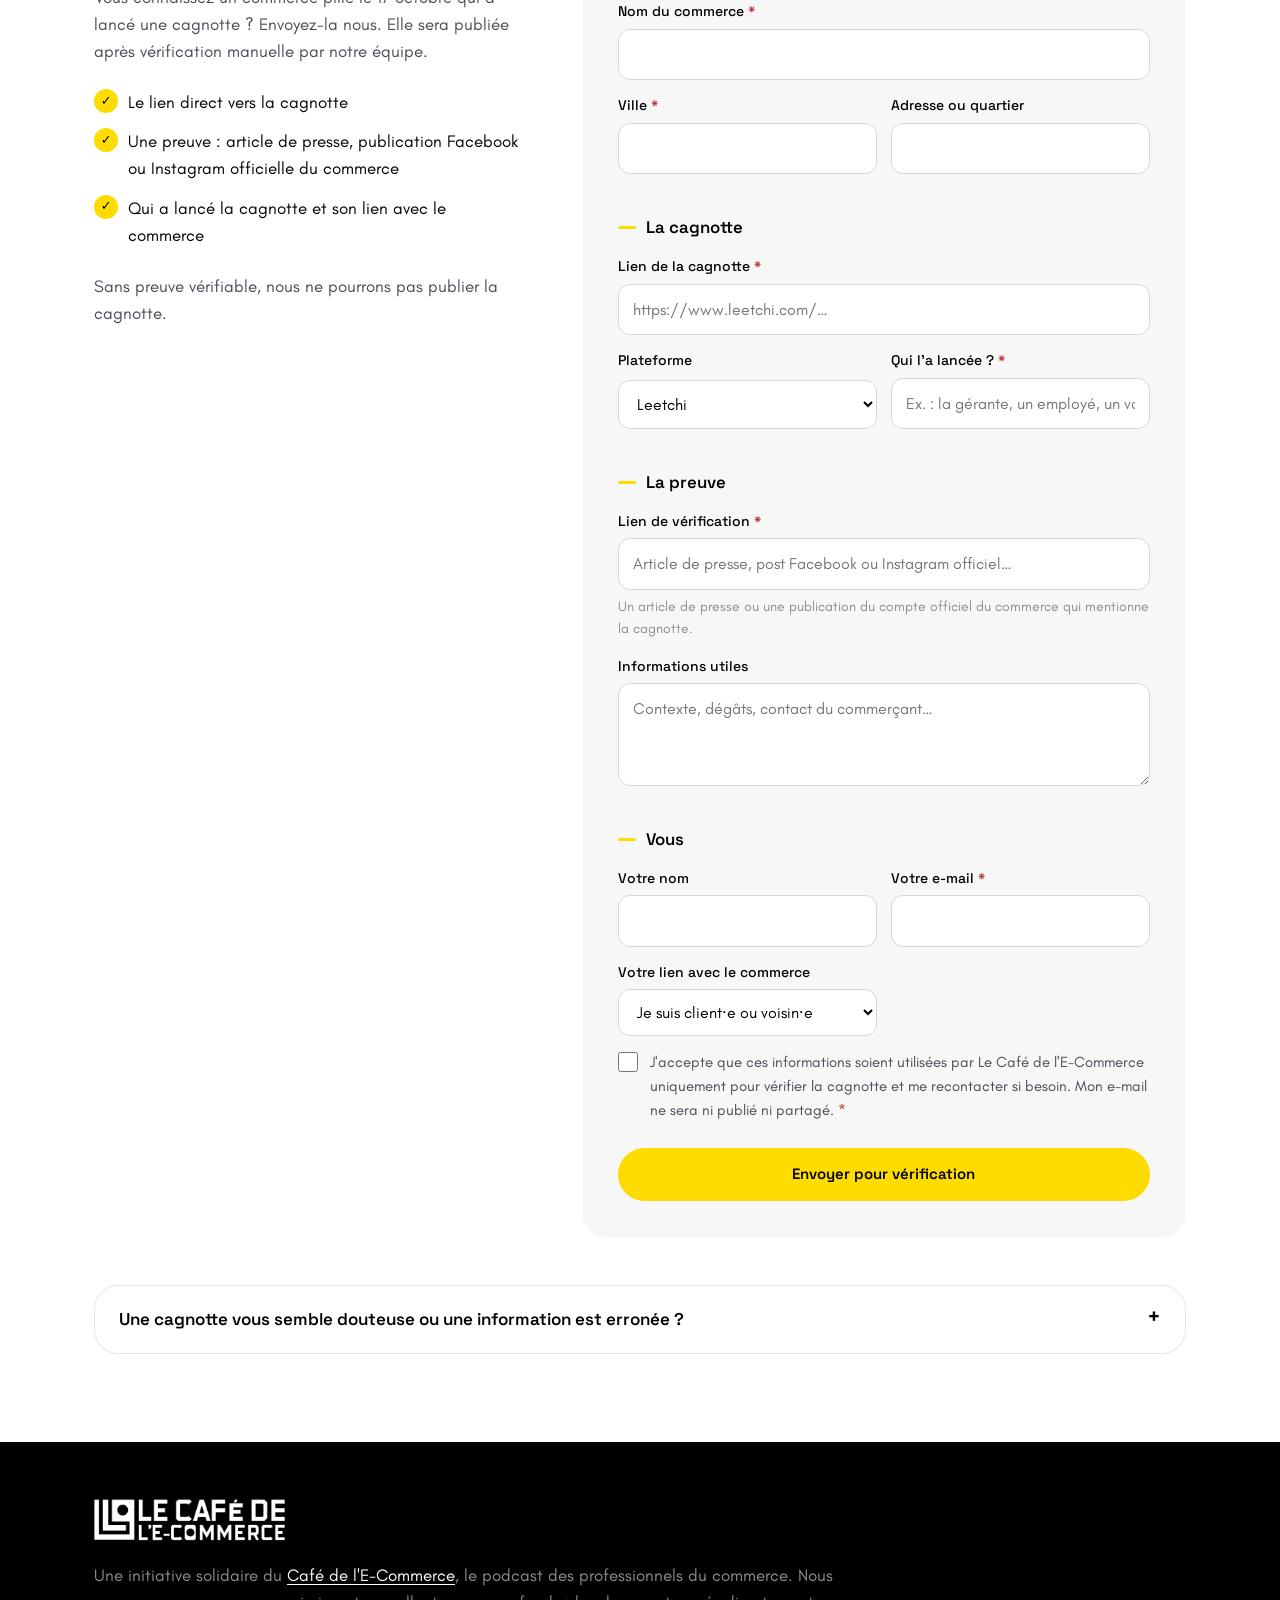
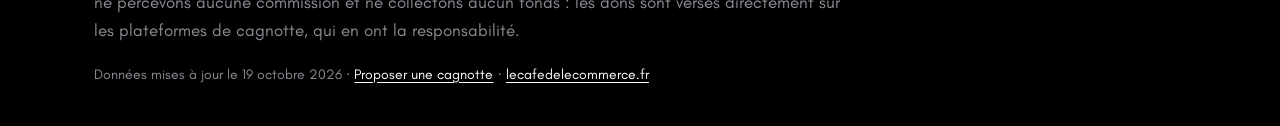
==== commit 8440b299: "Monceau Optique confirmée par la boutique Nouveau niveau de vérification « Confirmée par la boutique" ====
--- a/index.html
+++ b/index.html
@@ -112,6 +112,7 @@
         </ol>
         <ul class="legend" aria-label="Niveaux de vérification">
           <li><span class="badge badge-presse">Confirmée par la presse</span> Un article cite explicitement la cagnotte.</li>
+          <li><span class="badge badge-presse">Confirmée par la boutique</span> Le compte officiel du commerce (Instagram, Facebook…) relaie la cagnotte.</li>
           <li><span class="badge badge-mention">Mentionnée par la presse</span> La presse évoque la cagnotte sans donner son lien.</li>
           <li><span class="badge badge-plateforme">Source : page de la cagnotte</span> Vérifiée à partir de la page de collecte, sans article de presse à ce jour.</li>
         </ul>
@@ -271,6 +272,6 @@
     </div>
   </footer>
 
-  <script src="/app.js?v=4" defer></script>
+  <script src="/app.js?v=5" defer></script>
 </body>
 </html>
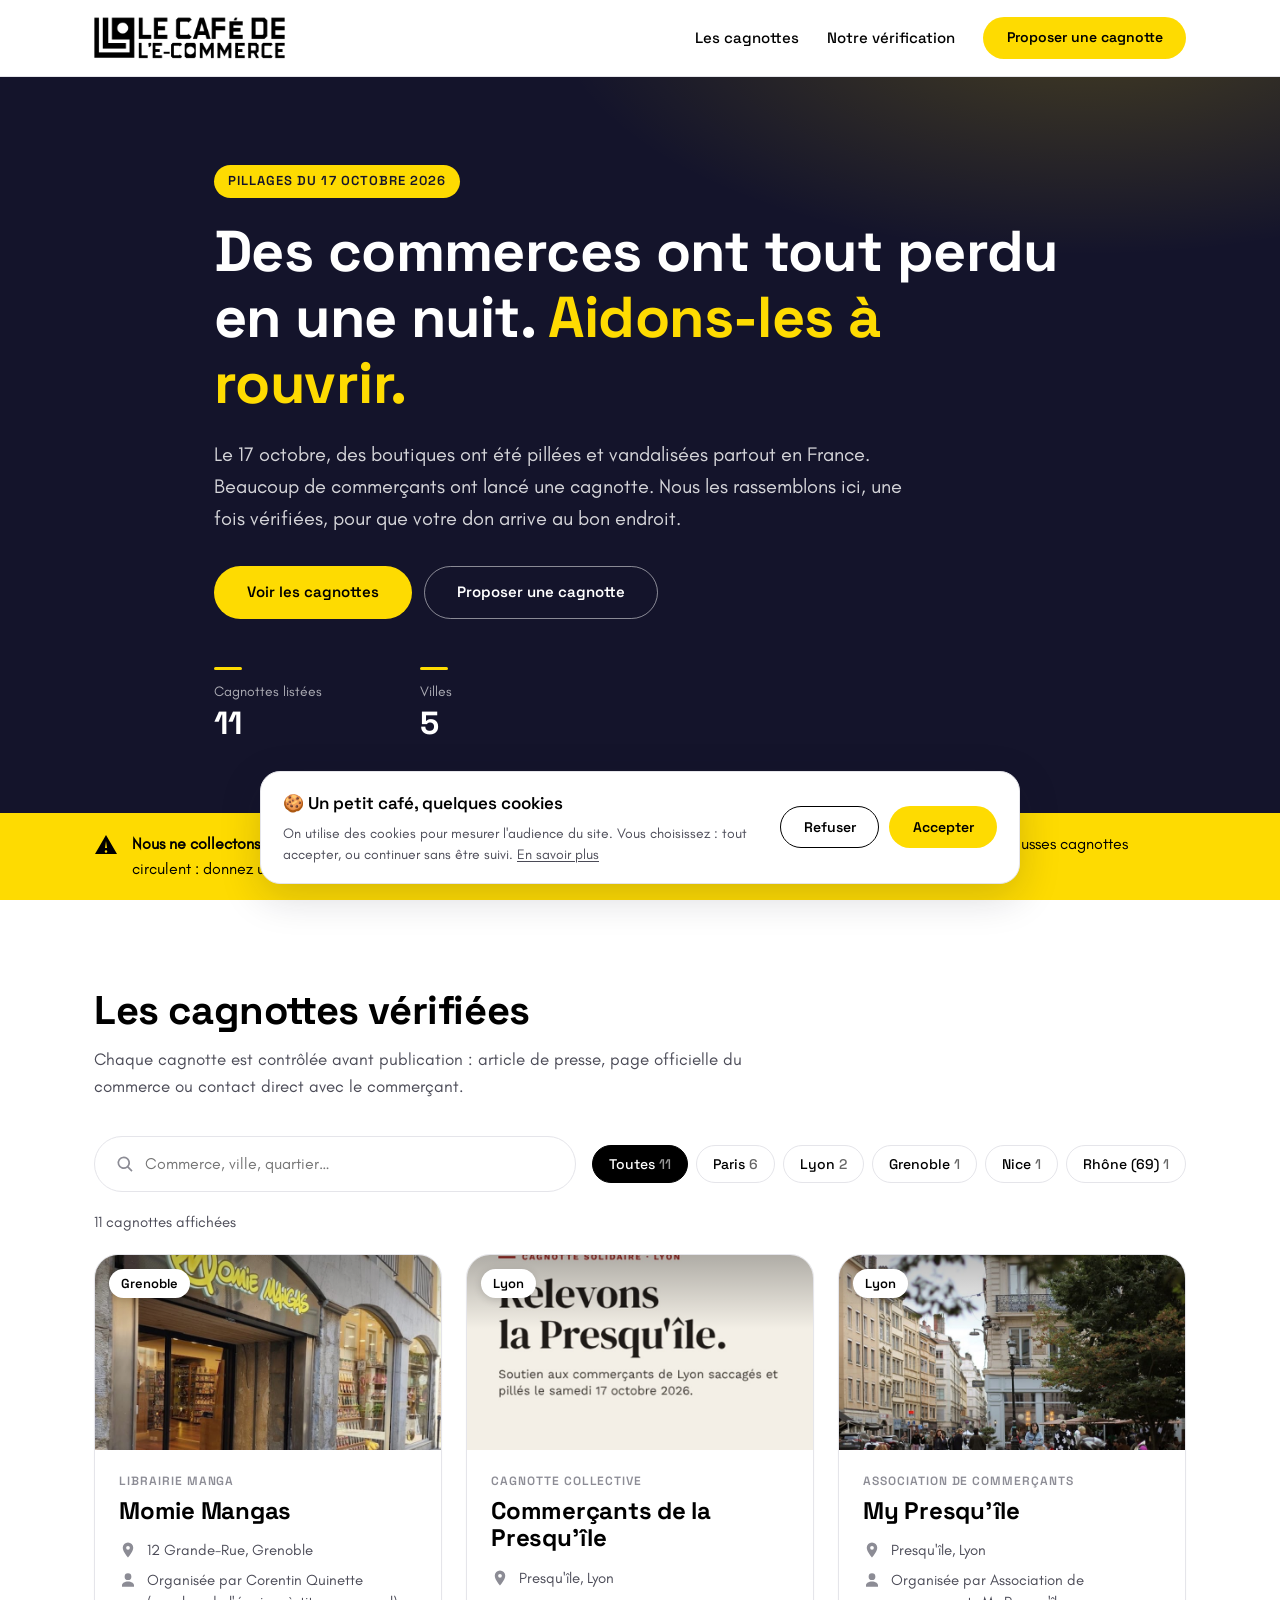
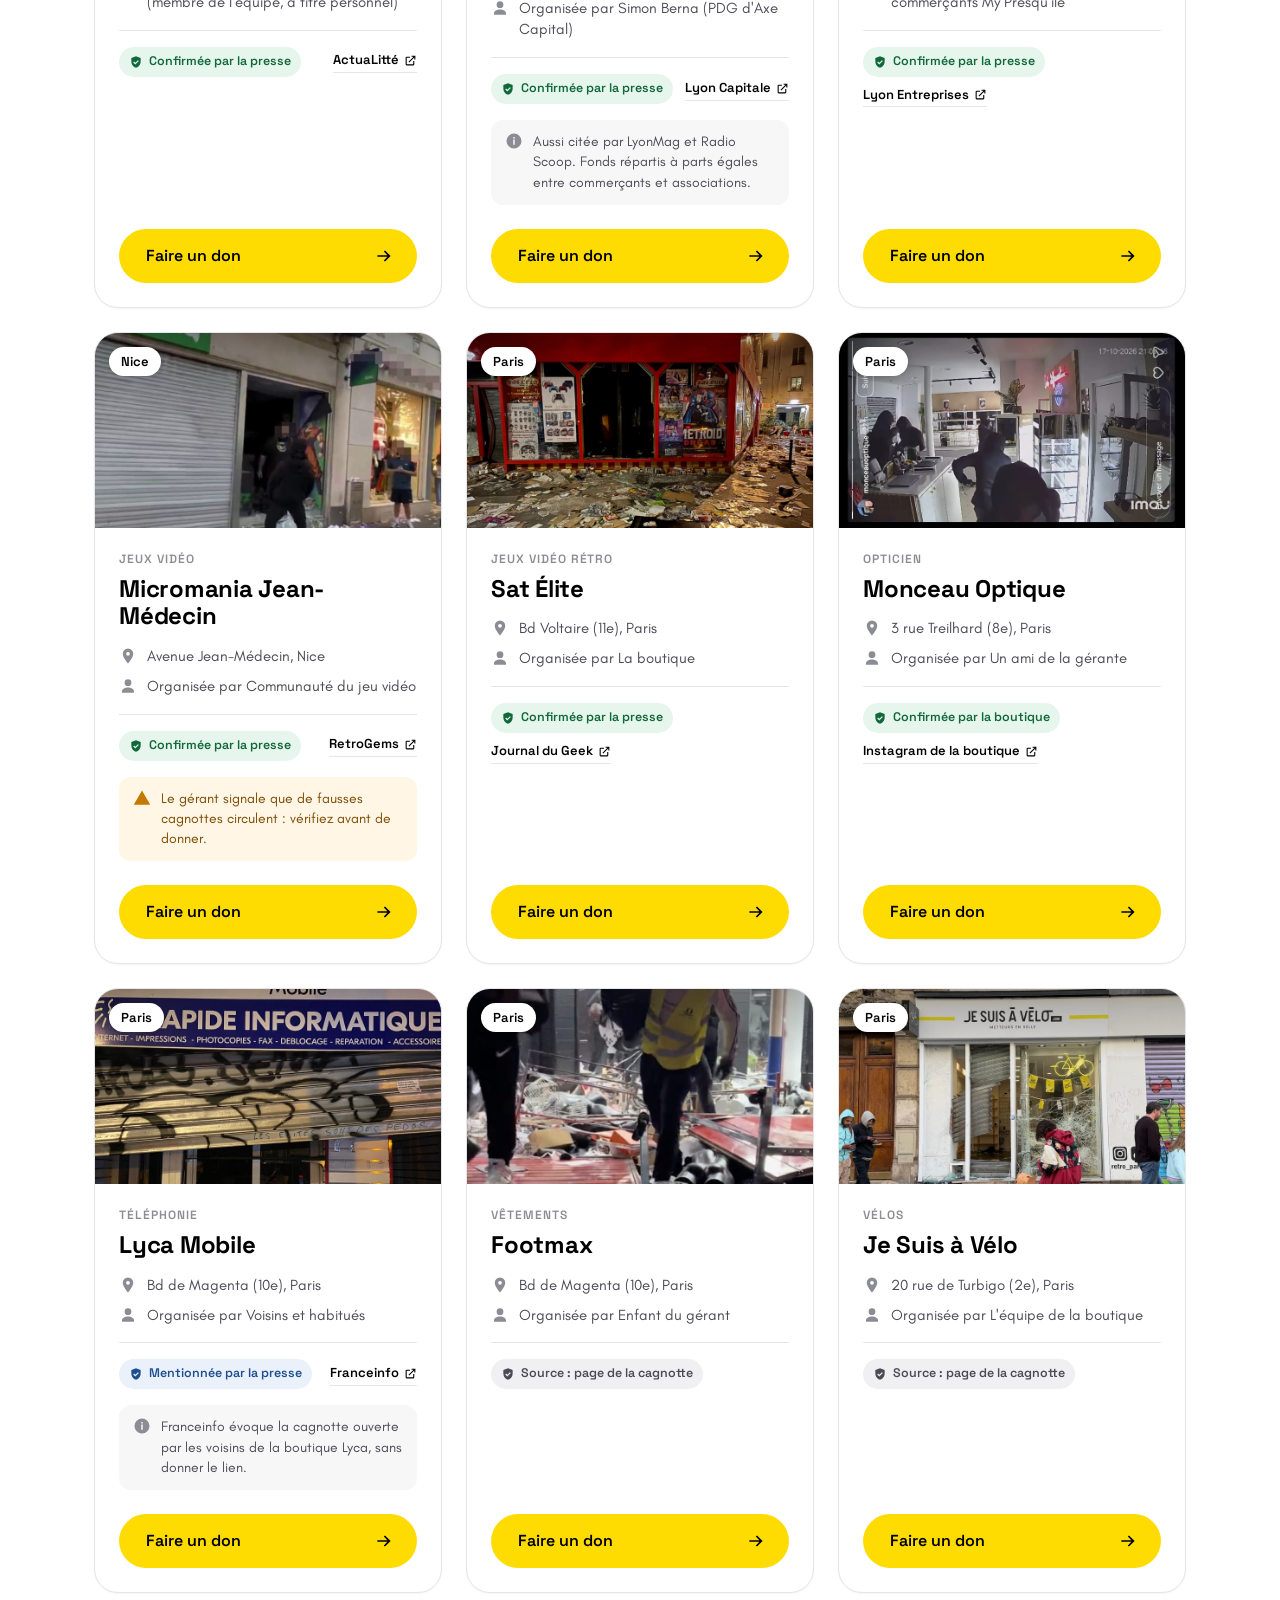
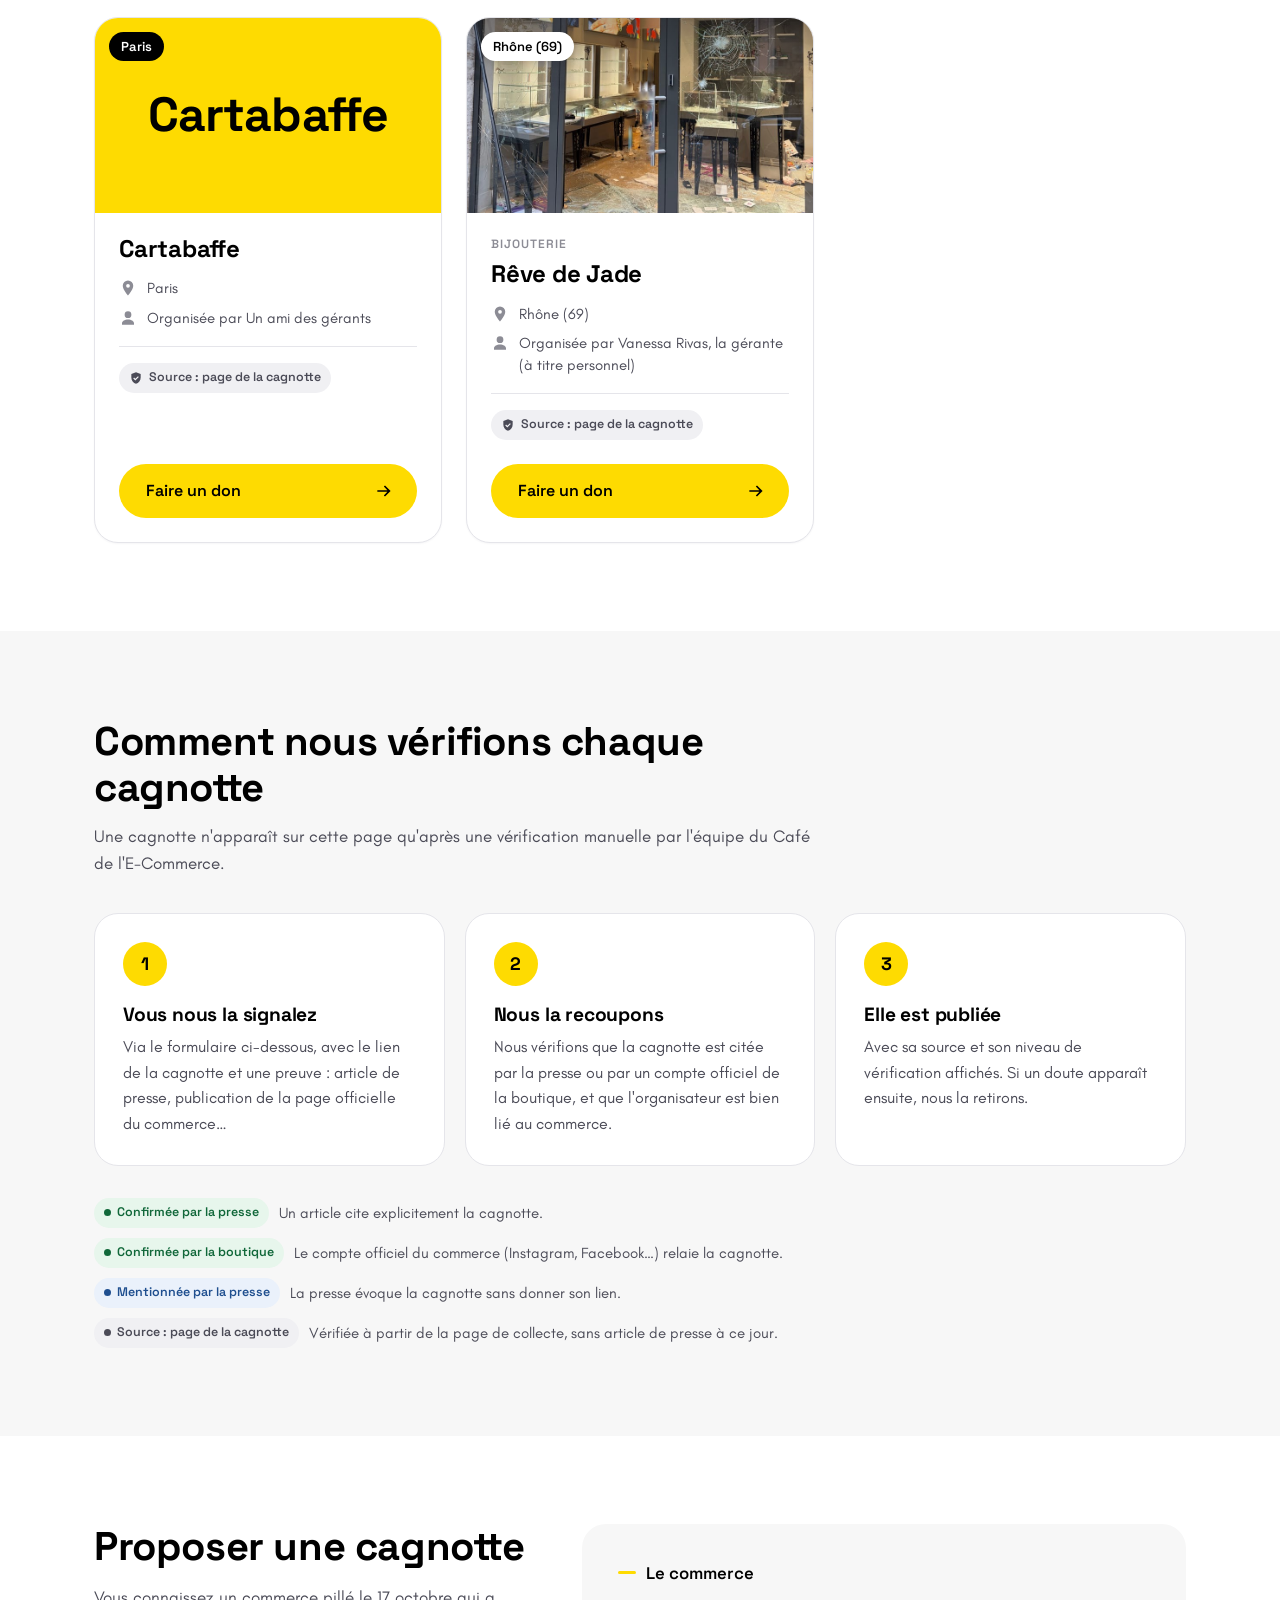
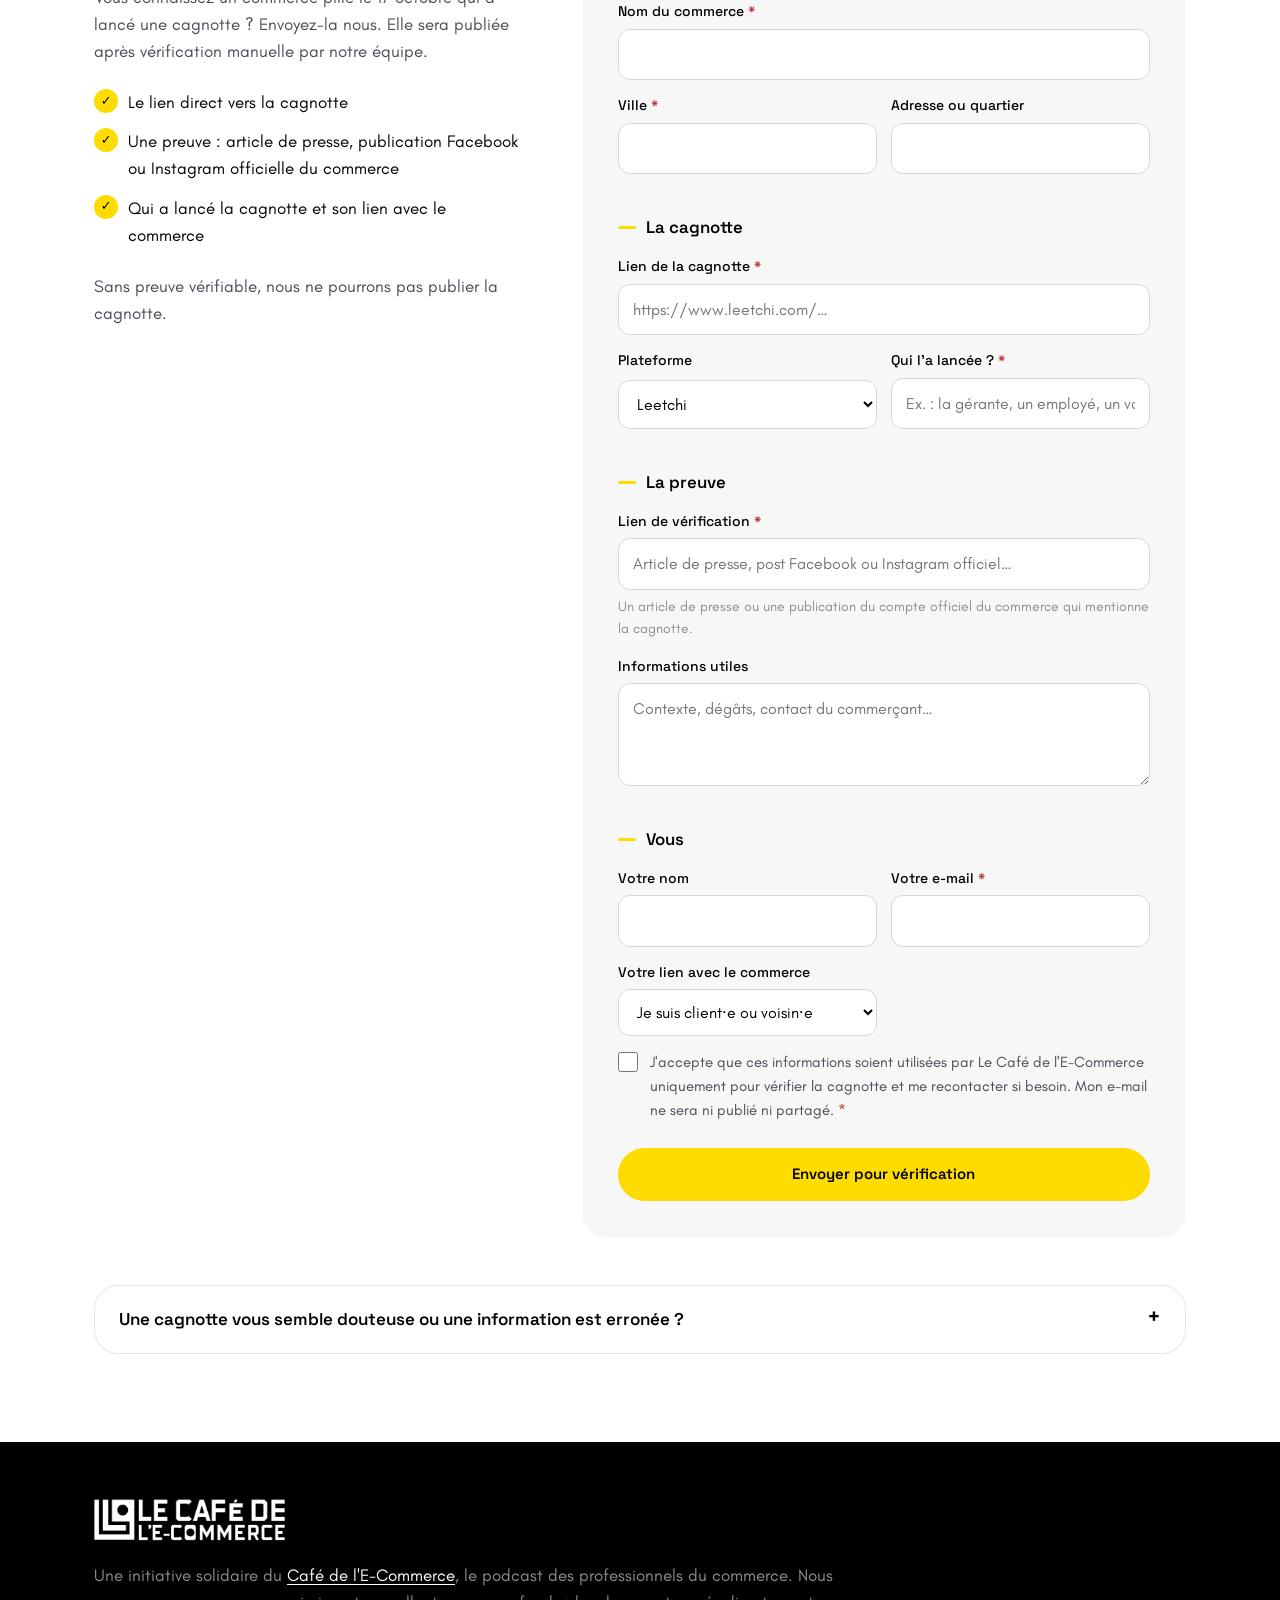
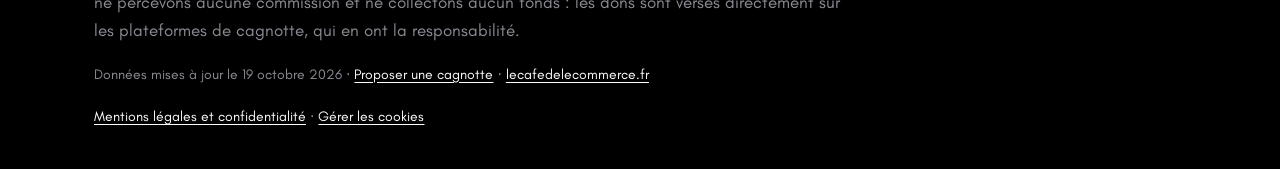
==== commit 7f1148fe: "Mesure d'audience GA4 avec bandeau de consentement - Propriété GA4 de lecafedelecommerce.fr, chargée" ====
--- a/index.html
+++ b/index.html
@@ -22,7 +22,7 @@
   <link rel="preconnect" href="https://fonts.gstatic.com" crossorigin>
   <link href="https://fonts.googleapis.com/css2?family=Space+Grotesk:wght@400;500;600;700&display=swap" rel="stylesheet">
   <link rel="preload" href="/assets/fonts/GlacialIndifference-Regular.otf" as="font" type="font/otf" crossorigin>
-  <link rel="stylesheet" href="/styles.css?v=5">
+  <link rel="stylesheet" href="/styles.css?v=6">
 </head>
 <body>
   <a class="skip-link" href="#cagnottes">Aller aux cagnottes</a>
@@ -269,9 +269,20 @@
       <a href="https://lecafedelecommerce.fr" class="footer-logo"><img src="/assets/logo-lcde-blanc.png" alt="Le Café de l'E-Commerce" width="191" height="44" loading="lazy"></a>
       <p>Une initiative solidaire du <a href="https://lecafedelecommerce.fr">Café de l'E-Commerce</a>, le podcast des professionnels du commerce. Nous ne percevons aucune commission et ne collectons aucun fonds : les dons sont versés directement sur les plateformes de cagnotte, qui en ont la responsabilité.</p>
       <p class="footer-meta">Données mises à jour le <span id="maj">19 octobre 2026</span> · <a href="#proposer">Proposer une cagnotte</a> · <a href="https://lecafedelecommerce.fr">lecafedelecommerce.fr</a></p>
+      <p class="footer-meta"><a href="https://www.lecafedelecommerce.fr/mentions-legales-et-confidentialite">Mentions légales et confidentialité</a> · <button type="button" class="link-button" data-open-cookies>Gérer les cookies</button></p>
     </div>
   </footer>
 
-  <script src="/app.js?v=5" defer></script>
+  <div class="cookie-banner" id="cookie-banner" role="dialog" aria-labelledby="cookie-title" aria-describedby="cookie-text" hidden>
+    <p class="cookie-title" id="cookie-title">🍪 Un petit café, quelques cookies</p>
+    <p class="cookie-text" id="cookie-text">On utilise des cookies pour mesurer l'audience du site. Vous choisissez : tout accepter, ou continuer sans être suivi. <a href="https://www.lecafedelecommerce.fr/mentions-legales-et-confidentialite">En savoir plus</a></p>
+    <div class="cookie-actions">
+      <button type="button" class="btn btn-secondary btn-sm" data-consent="refuse">Refuser</button>
+      <button type="button" class="btn btn-primary btn-sm" data-consent="accept">Accepter</button>
+    </div>
+  </div>
+
+  <script src="/analytics.js?v=1" defer></script>
+  <script src="/app.js?v=6" defer></script>
 </body>
 </html>
--- a/styles.css
+++ b/styles.css
@@ -317,6 +317,22 @@
 .site-footer a:hover { color: var(--yellow); }
 .footer-meta { font-size: .875rem; }
 
+/* Bandeau cookies (repris de lecafedelecommerce.fr) */
+.cookie-banner {
+  position: fixed; z-index: 90; left: 16px; right: 16px; bottom: 16px;
+  max-width: 760px; margin: 0 auto;
+  display: grid; grid-template-columns: 1fr auto; gap: 6px 24px; align-items: center;
+  background: #fff; border: 1px solid var(--line); border-radius: 20px;
+  padding: 18px 22px; box-shadow: 0 12px 40px rgba(20, 20, 43, .18);
+}
+.cookie-banner[hidden] { display: none; }
+.cookie-title { font-family: var(--font-title); font-weight: 600; grid-column: 1; }
+.cookie-text { grid-column: 1; font-size: .875rem; color: var(--grey-text); line-height: 1.5; }
+.cookie-text a { text-underline-offset: 2px; }
+.cookie-actions { grid-column: 2; grid-row: 1 / span 2; display: flex; gap: 10px; }
+.link-button { background: none; border: 0; padding: 0; font: inherit; color: #fff; text-decoration: underline; text-underline-offset: 3px; cursor: pointer; }
+.link-button:hover { color: var(--yellow); }
+
 /* Responsive */
 @media (max-width: 960px) {
   .form-layout { grid-template-columns: 1fr; gap: 32px; }
@@ -337,6 +353,9 @@
   .field-row { grid-template-columns: 1fr; gap: 0; }
   .form-card { padding: 24px 18px; }
   .report { padding: 0 18px; }
+  .cookie-banner { grid-template-columns: 1fr; left: 12px; right: 12px; bottom: 12px; padding: 16px; }
+  .cookie-actions { grid-column: 1; grid-row: auto; margin-top: 8px; }
+  .cookie-actions .btn { flex: 1; }
 }
 @media (max-width: 380px) {
   .main-nav .btn-sm { padding: .6rem 1rem; font-size: .8125rem; }
